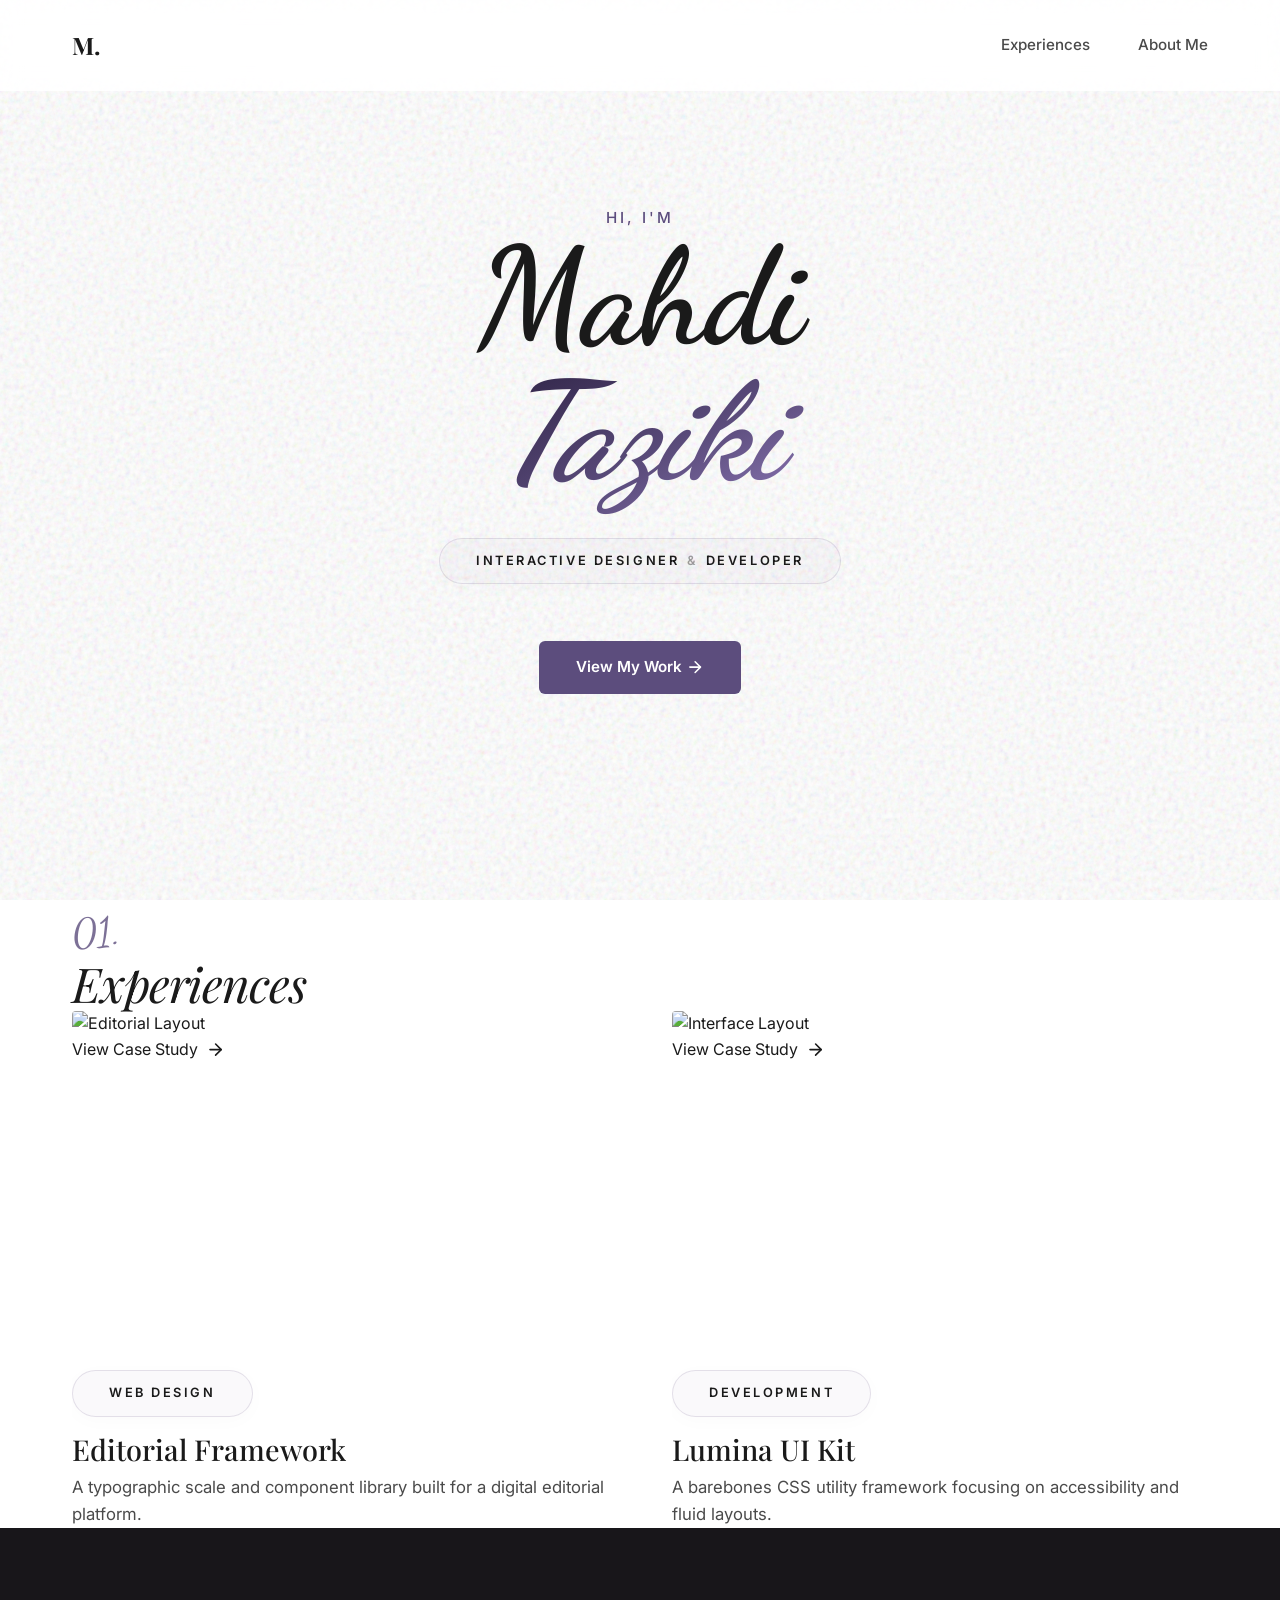
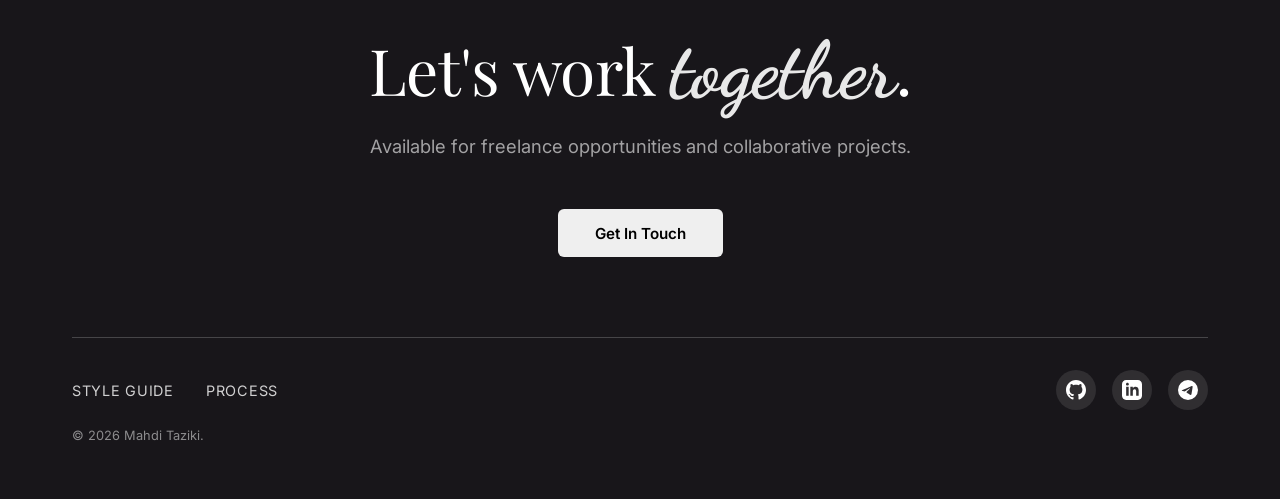
==== index.html @ fb5138f5 "New style and update on the wesbite" ====
<!doctype html>
<html lang="en">
  <head>
    <meta charset="UTF-8" />
    <meta name="viewport" content="width=device-width, initial-scale=1.0" />
    <meta
      name="description"
      content="Mahdi Taziki - Interactive Designer & Developer."
    />
    <title>Mahdi Taziki</title>

    <link rel="preconnect" href="https://fonts.googleapis.com" />
    <link rel="preconnect" href="https://fonts.gstatic.com" crossorigin />
    <link
      href="https://fonts.googleapis.com/css2?family=Dancing+Script:wght@700&family=Playfair+Display:ital,wght@0,400;0,600;0,700;1,400&family=Inter:wght@300;400;500;600&display=swap"
      rel="stylesheet"
    />
    <link rel="stylesheet" href="css/main.css" />
  </head>
  <body>
    <header class="site-header">
      <div class="container nav-container">
        <div class="logo">M.</div>
        <nav class="nav-links">
          <a href="#experiences" class="nav-link">Experiences</a>
          <a href="#" class="nav-link" id="about-trigger">About Me</a>
        </nav>
      </div>
    </header>

    <main>
      <!-- Hero Section -->
      <section class="hero">
        <!-- Pristine minimalist background -->
        <div class="hero-bg" id="hero-bg">
          <div class="hero-noise"></div>
        </div>

        <div class="container hero-content">
          <!-- Elegant minimal intro label -->
          <div class="intro-label hero-animate" style="--delay: 0.1s">
            Hi, I'm
          </div>

          <!-- Handwritten name SVG animation -->
          <h1 class="hero-name-container">
            <span class="sr-only">Mahdi Taziki</span>
            <svg class="hero-name-svg" viewBox="0 0 600 300" xmlns="http://www.w3.org/2000/svg" aria-hidden="true">
              <defs>
                <!-- Refined dark purple contrast gradient -->
                <linearGradient id="accent-gradient" x1="0%" y1="0%" x2="100%" y2="100%">
                  <stop offset="0%" stop-color="#2a1f40" />
                  <stop offset="60%" stop-color="#5c4d7d" />
                  <stop offset="100%" stop-color="#8f7ab8" />
                </linearGradient>

                <mask id="draw-mask-1">
                  <text class="mask-word mask-1" x="50%" y="45%" text-anchor="middle">Mahdi</text>
                </mask>
                <mask id="draw-mask-2">
                  <text class="mask-word mask-2" x="50%" y="90%" text-anchor="middle" font-style="italic">Taziki</text>
                </mask>
              </defs>
              <text class="text-filled word-1" x="50%" y="45%" text-anchor="middle" mask="url(#draw-mask-1)">Mahdi</text>
              <text class="text-filled word-2" x="50%" y="90%" text-anchor="middle" font-style="italic" mask="url(#draw-mask-2)">Taziki</text>
            </svg>
          </h1>

          <!-- Refined Minimalist Badge Subtitle -->
          <div class="hero-role-wrapper">
            <div class="hero-role-badge role-animate" style="--delay: 2.2s">
              Interactive Designer <span style="opacity: 0.4; margin: 0 0.5rem;">&</span> Developer
            </div>
          </div>

          <!-- CTA -->
          <div class="hero-cta hero-animate" style="--delay: 2.6s">
            <a href="#experiences" class="btn btn-primary">
              View My Work
              <svg
                class="icon-arrow"
                xmlns="http://www.w3.org/2000/svg"
                viewBox="0 0 24 24"
                fill="none"
                stroke="currentColor"
                stroke-width="2"
                stroke-linecap="round"
                stroke-linejoin="round"
              >
                <line x1="5" y1="12" x2="19" y2="12"></line>
                <polyline points="12 5 19 12 12 19"></polyline>
              </svg>
            </a>
          </div>
        </div>
      </section>

      <!-- Portfolio Grid -->
      <section id="experiences" class="editorial-section">
        <!-- Faint noise texture background to match hero for continuity -->
        <div class="hero-noise"></div>
        <div class="container" style="position: relative; z-index: 2;">
          <div class="animate-fade-up mb-lg editorial-header">
            <div>
              <span class="handwritten-caption">01.</span>
              <h2>Experiences</h2>
            </div>
          </div>

          <div
            style="
              display: grid;
              grid-template-columns: repeat(auto-fit, minmax(400px, 1fr));
              gap: 4rem;
            "
          >
            <!-- Project 1 -->
            <a href="#" class="project-card animate-fade-up">
              <div class="project-img-wrapper">
                <img
                  src="https://images.unsplash.com/photo-1611162617474-5b21e879e113?auto=format&fit=crop&q=80&w=800"
                  alt="Editorial Layout"
                />
                <div class="project-overlay-btn">
                  View Case Study
                  <svg
                    class="icon-arrow"
                    xmlns="http://www.w3.org/2000/svg"
                    viewBox="0 0 24 24"
                    fill="none"
                    stroke="currentColor"
                    stroke-width="2"
                    stroke-linecap="round"
                    stroke-linejoin="round"
                  >
                    <line x1="5" y1="12" x2="19" y2="12"></line>
                    <polyline points="12 5 19 12 12 19"></polyline>
                  </svg>
                </div>
              </div>
              <span class="hero-role-badge badge-small" style="margin-bottom: 1rem;">Web Design</span>
              <h3 class="project-title">Editorial Framework</h3>
              <p style="margin: 0">
                A typographic scale and component library built for a digital
                editorial platform.
              </p>
            </a>

            <!-- Project 2 -->
            <a href="#" class="project-card animate-fade-up delay-100">
              <div class="project-img-wrapper">
                <img
                  src="https://images.unsplash.com/photo-1517336714731-489689fd1ca8?auto=format&fit=crop&q=80&w=800"
                  alt="Interface Layout"
                />
                <div class="project-overlay-btn">
                  View Case Study
                  <svg
                    class="icon-arrow"
                    xmlns="http://www.w3.org/2000/svg"
                    viewBox="0 0 24 24"
                    fill="none"
                    stroke="currentColor"
                    stroke-width="2"
                    stroke-linecap="round"
                    stroke-linejoin="round"
                  >
                    <line x1="5" y1="12" x2="19" y2="12"></line>
                    <polyline points="12 5 19 12 12 19"></polyline>
                  </svg>
                </div>
              </div>
              <span class="hero-role-badge badge-small" style="margin-bottom: 1rem;">Development</span>
              <h3 class="project-title">Lumina UI Kit</h3>
              <p style="margin: 0">
                A barebones CSS utility framework focusing on accessibility and
                fluid layouts.
              </p>
            </a>
          </div>
        </div>
      </section>
    </main>

    <!-- Site Footer -->
    <footer class="site-footer editorial-footer">
      <div class="container">
        <div class="footer-cta animate-fade-up">
          <h2 class="footer-title">Let's work <span class="handwritten-accent">together</span>.</h2>
          <p class="footer-subtitle">
            Available for freelance opportunities and collaborative projects.
          </p>
          <button class="btn btn-outline-light" id="footer-contact-trigger">
            Get In Touch
          </button>
        </div>

        <div class="footer-bottom animate-fade-up delay-100">
          <div class="footer-nav">
            <a href="styleguide.html">Style Guide</a>
            <a href="process.html">Process</a>
          </div>

          <div class="social-icons">
            <!-- Github -->
            <a
              href="https://github.com/Mhd-tz/P03_MahdiTaziki"
              aria-label="Github"
              target="_blank"
            >
              <svg viewBox="0 0 24 24">
                <path
                  d="M12 0c-6.626 0-12 5.373-12 12 0 5.302 3.438 9.8 8.207 11.387.599.111.793-.261.793-.577v-2.234c-3.338.726-4.033-1.416-4.033-1.416-.546-1.387-1.333-1.756-1.333-1.756-1.089-.745.083-.729.083-.729 1.205.084 1.839 1.237 1.839 1.237 1.07 1.834 2.807 1.304 3.492.997.107-.775.418-1.305.762-1.604-2.665-.305-5.467-1.334-5.467-5.931 0-1.311.469-2.381 1.236-3.221-.124-.303-.535-1.524.117-3.176 0 0 1.008-.322 3.301 1.23.957-.266 1.983-.399 3.003-.404 1.02.005 2.047.138 3.006.404 2.291-1.552 3.297-1.23 3.297-1.23.653 1.653.242 2.874.118 3.176.77.84 1.235 1.911 1.235 3.221 0 4.609-2.807 5.624-5.479 5.921.43.372.823 1.102.823 2.222v3.293c0 .319.192.694.801.576 4.765-1.589 8.199-6.086 8.199-11.386 0-6.627-5.373-12-12-12z"
                />
              </svg>
            </a>
            <!-- LinkedIn -->
            <a href="#" aria-label="LinkedIn" target="_blank">
              <svg viewBox="0 0 24 24">
                <path
                  d="M19 0h-14c-2.761 0-5 2.239-5 5v14c0 2.761 2.239 5 5 5h14c2.762 0 5-2.239 5-5v-14c0-2.761-2.238-5-5-5zm-11 19h-3v-11h3v11zm-1.5-12.268c-.966 0-1.75-.79-1.75-1.764s.784-1.764 1.75-1.764 1.75.79 1.75 1.764-.783 1.764-1.75 1.764zm13.5 12.268h-3v-5.604c0-3.368-4-3.113-4 0v5.604h-3v-11h3v1.765c1.396-2.586 7-2.777 7 2.476v6.759z"
                />
              </svg>
            </a>
            <!-- Telegram -->
            <a href="#" aria-label="Telegram" target="_blank">
              <svg
                xmlns="http://www.w3.org/2000/svg"
                width="16"
                height="16"
                fill="currentColor"
                class="bi bi-telegram"
                viewBox="0 0 16 16"
              >
                <path
                  d="M16 8A8 8 0 1 1 0 8a8 8 0 0 1 16 0M8.287 5.906q-1.168.486-4.666 2.01-.567.225-.595.442c-.03.243.275.339.69.47l.175.055c.408.133.958.288 1.243.294q.39.01.868-.32 3.269-2.206 3.374-2.23c.05-.012.12-.026.166.016s.042.12.037.141c-.03.129-1.227 1.241-1.846 1.817-.193.18-.33.307-.358.336a8 8 0 0 1-.188.186c-.38.366-.664.64.015 1.088.327.216.589.393.85.571.284.194.568.387.936.629q.14.092.27.187c.331.236.63.448.997.414.214-.02.435-.22.547-.82.265-1.417.786-4.486.906-5.751a1.4 1.4 0 0 0-.013-.315.34.34 0 0 0-.114-.217.53.53 0 0 0-.31-.093c-.3.005-.763.166-2.984 1.09"
                />
              </svg>
            </a>
          </div>
        </div>
        <p
          style="
            text-align: left;
            font-size: 0.8rem;
            color: rgba(255, 255, 255, 0.5);
            margin-top: 1rem;
          "
        >
          &copy; 2026 Mahdi Taziki.
        </p>
      </div>
    </footer>

    <!-- About Me Modal -->
    <div class="modal-overlay" id="modal-overlay"></div>
    <div class="about-modal editorial-modal" id="about-modal">
      <!-- Author Info -->
      <div class="modal-left editorial-modal-left">
        <h2 class="handwritten-accent">About me.</h2>
        <div class="modal-left-content">
          <p>
            Interactive designer & developer with a passion for creating
            creative, responsive websites and applications. Aside from my study
            at SFU, I like to create and contribute to open source projects.
          </p>

          <h3>360° project vision</h3>
          <p>
            I have worked in the main departments involved in the creation of
            digital products:
          </p>
          <ul>
            <li>Front-end development</li>
            <li>UI/UX design</li>
            <li>Project management</li>
            <li>Software architecture</li>
          </ul>
          <a href="#" class="modal-resume-link"
            >My resume
            <svg
              class="icon-arrow"
              xmlns="http://www.w3.org/2000/svg"
              viewBox="0 0 24 24"
              fill="none"
              stroke="currentColor"
              stroke-width="2"
              stroke-linecap="round"
              stroke-linejoin="round"
            >
              <line x1="5" y1="12" x2="19" y2="12"></line>
              <polyline points="12 5 19 12 12 19"></polyline></svg
          ></a>
        </div>
      </div>

      <!-- Contact Form -->
      <div class="modal-right editorial-modal-right">
        <button class="modal-close" id="modal-close">&times;</button>
        <h2 class="handwritten-accent text-center" style="margin-bottom: 2rem;">Let's Talk.</h2>
        <form>
          <div class="form-group">
            <label class="form-label">Name *</label>
            <input type="text" class="form-control" required />
          </div>
          <div class="form-group">
            <label class="form-label">E-mail *</label>
            <input type="email" class="form-control" required />
          </div>
          <div class="form-group" style="margin-bottom: 2rem">
            <label class="form-label">Message *</label>
            <textarea class="form-control" rows="3" required></textarea>
          </div>
          <div style="flex-grow: 1"></div>
          <div class="submit-container">
            <button type="submit" class="btn btn-primary" style="width: 100%;">Submit</button>
          </div>
        </form>
      </div>

      <!-- Floating Contact Badge -->
      <div class="modal-phone-badge">
        <svg viewBox="0 0 24 24">
          <path
            d="M20 22.621l-3.521-6.795c-.008.004-1.974.97-2.064 1.011-2.24 1.086-6.799-7.82-4.609-8.994l2.083-1.022-3.498-6.82-2.106 1.039c-1.685.83-2.553 3.013-1.698 5.485l1.241 3.255c1.472 3.844 6.702 12.637 12.083 14.54l1.378.487c2.515.885 5.09-1.295 5.922-3.882l-5.211-2.304z"
          />
        </svg>
        +1 (778) 874-4934
      </div>
    </div>

    <script src="js/main.js"></script>
    <script>
      // Bind footer button to modal
      document
        .getElementById("footer-contact-trigger")
        .addEventListener("click", () => {
          document.getElementById("about-trigger").click();
        });
    </script>
  </body>
</html>
---- css/main.css ----
/* css/main.css */
@import url("https://fonts.googleapis.com/css2?family=Playfair+Display:ital,wght@0,400;0,600;0,700;1,400&family=Inter:wght@300;400;500;600&display=swap");

:root {
  /* Colors */
  --bg-primary: #ffffff;
  --bg-secondary: #f9f9f9;

  --text-primary: #1a1a1a;
  --text-secondary: #4a4a4a;
  --text-muted: #888888;

  /* Brand Purple - Refined, richer tone */
  --brand-primary: #5c4d7d;
  --brand-dark: #3f3358;

  --border-light: #eaeaea;

  /* Typography */
  --font-head: "Playfair Display", serif;
  --font-body: "Inter", sans-serif;

  /* Shadows */
  --shadow-sm: 0 4px 12px rgba(0, 0, 0, 0.05);
  --shadow-md: 0 10px 30px rgba(0, 0, 0, 0.1);
  --shadow-lg: 0 20px 40px rgba(92, 77, 125, 0.15);

  /* Radius */
  --radius-sm: 6px;
  --radius-md: 12px;
  --radius-lg: 16px;

  /* Transitions */
  --transition-fast: 0.2s ease;
  --transition-normal: 0.4s cubic-bezier(0.16, 1, 0.3, 1);
  --transition-slow: 0.8s cubic-bezier(0.16, 1, 0.3, 1);
}

/* Reset & Base */
*,
*::before,
*::after {
  box-sizing: border-box;
  margin: 0;
  padding: 0;
}
html {
  font-size: 16px;
  scroll-behavior: smooth;
}
body {
  font-family: var(--font-body);
  background-color: var(--bg-primary);
  color: var(--text-primary);
  line-height: 1.6;
  overflow-x: hidden;
}

/* Typography */
h1,
h2,
h3,
h4,
h5 {
  font-family: var(--font-head);
  font-weight: 600;
  line-height: 1.15;
}
h1 {
  font-size: clamp(3rem, 7vw, 5.5rem);
  letter-spacing: -0.02em;
}
h2 {
  font-size: clamp(2rem, 4vw, 3.5rem);
  letter-spacing: -0.01em;
}
h3 {
  font-size: clamp(1.5rem, 3vw, 2.25rem);
}
p {
  margin-bottom: 1.25rem;
  font-size: 1.05rem;
  color: var(--text-secondary);
}

.title-caption {
  font-family: var(--font-body);
  font-size: 0.75rem;
  text-transform: uppercase;
  letter-spacing: 0.15em;
  color: var(--brand-primary);
  font-weight: 600;
  display: block;
  margin-bottom: 1rem;
}

.lead {
  font-size: 1.25rem;
  line-height: 1.6;
  font-weight: 300;
}

/* Links */
a {
  color: var(--brand-primary);
  text-decoration: none;
  transition: all var(--transition-fast);
}
a.inline-link {
  text-decoration: underline;
  text-decoration-color: rgba(92, 77, 125, 0.3);
  text-underline-offset: 4px;
}
a.inline-link:hover {
  text-decoration-color: var(--brand-primary);
}

/* Animated Inline Text Links */
p a:not([class]),
li a:not([class]) {
  color: var(--brand-primary);
  font-weight: 500;
  text-decoration: none;
  background-image: linear-gradient(var(--brand-primary), var(--brand-primary));
  background-position: 0% 100%;
  background-repeat: no-repeat;
  background-size: 0% 2px;
  border-bottom: 1px solid rgba(92, 77, 125, 0.3);
  transition:
    background-size 0.3s ease,
    border-bottom-color 0.3s ease;
  padding-bottom: 2px;
}
p a:not([class]):hover,
li a:not([class]):hover {
  background-size: 100% 2px;
  border-bottom-color: transparent;
}

.icon-arrow {
  width: 1.2em;
  height: 1.2em;
  display: inline-block;
  vertical-align: -0.25em;
  margin-left: 0.25rem;
  transition: transform var(--transition-fast);
}

/* Utilities */
.container {
  max-width: 1200px;
  margin: 0 auto;
  padding: 0 2rem;
}
.text-center {
  text-align: center;
}
.w-full {
  width: 100%;
}

/* Code Blocks */
code {
  background: #f1f1f1;
  padding: 2px 5px;
  border-radius: 4px;
  font-family: monospace;
  font-size: 0.9em;
}
pre code {
  display: block;
  padding: 1.5rem;
  background: #1a1a1a;
  color: #fff;
  text-wrap: wrap;
  margin-top: 5px;
  border-radius: var(--radius-sm);
}

/* Scroll Animations */
.animate-fade-up {
  opacity: 0;
  transform: translateY(30px);
  transition:
    opacity 0.8s ease-out,
    transform 0.8s ease-out;
}
.animate-fade-up.in-view {
  opacity: 1;
  transform: translateY(0);
}

/* Header & Nav */
.site-header {
  position: fixed;
  top: 0;
  left: 0;
  right: 0;
  z-index: 100;
  background: rgba(255, 255, 255, 0.9);
  backdrop-filter: blur(10px);
  border-bottom: 1px solid transparent;
  transition: all var(--transition-normal);
}
.header-scrolled {
  border-bottom: 1px solid var(--border-light);
}
.nav-container {
  display: flex;
  justify-content: space-between;
  align-items: center;
  height: 90px;
}
.logo {
  font-family: var(--font-head);
  font-size: 1.5rem;
  font-weight: 700;
  text-decoration: none;
  color: var(--text-primary);
}

.nav-links {
  display: flex;
  gap: 3rem;
  align-items: center;
}
.nav-link {
  font-family: var(--font-body);
  font-size: 0.95rem;
  font-weight: 500;
  color: var(--text-secondary);
  text-decoration: none;
  padding: 0.5rem 0; /* Removed side padding for cleaner underline */
  position: relative;
  transition: all var(--transition-fast);
}
.nav-link::after {
  content: "";
  position: absolute;
  width: 100%;
  transform: scaleX(0);
  height: 2px;
  bottom: 0;
  left: 0;
  background-color: var(--brand-primary);
  transform-origin: bottom right;
  transition: transform 0.3s ease-out;
}
.nav-link:hover,
.nav-link.active {
  color: var(--brand-primary);
}
.nav-link:hover::after,
.nav-link.active::after {
  transform: scaleX(1);
  transform-origin: bottom left;
}

/* Buttons - Cool interactive hover with gradient and slight scale */
.btn {
  display: inline-flex;
  align-items: center;
  justify-content: center;
  padding: 0.85rem 2.25rem;
  font-family: var(--font-body);
  font-size: 0.95rem;
  font-weight: 600;
  border-radius: var(--radius-sm);
  cursor: pointer;
  transition: all var(--transition-normal);
  border: 1px solid transparent;
  text-decoration: none;
  position: relative;
  overflow: hidden;
}
.btn-primary {
  background: var(--brand-primary);
  color: #fff;
}
.btn-primary::before {
  content: "";
  position: absolute;
  top: 0;
  left: 0;
  width: 100%;
  height: 100%;
  background: linear-gradient(
    120deg,
    transparent,
    rgba(255, 255, 255, 0.2),
    transparent
  );
  transform: translateX(-100%);
  transition: transform 0.5s;
}
.btn-primary:hover {
  background: var(--brand-dark);
  transform: scale(1.02);
  color: #fff;
  box-shadow: 0 6px 20px rgba(92, 77, 125, 0.4);
}
.btn-primary:hover::before {
  transform: translateX(100%);
}

.btn-secondary {
  background: transparent;
  color: var(--text-primary);
  border-color: var(--text-primary);
}
.btn-secondary:hover {
  background: var(--text-primary);
  color: #fff;
  transform: scale(1.02);
}
.btn-white {
  background: #ffffff;
  color: var(--brand-primary);
  box-shadow: 0 4px 15px rgba(0, 0, 0, 0.1);
}
.btn-white:hover {
  transform: scale(1.02);
  box-shadow: 0 6px 20px rgba(0, 0, 0, 0.2);
}

/* Forms & Textareas globally */
.form-group {
  margin-bottom: 1.5rem;
}
.form-label {
  display: block;
  font-size: 0.75rem;
  font-weight: 400;
  margin-bottom: 0.25rem;
  color: rgba(255, 255, 255, 0.5);
  text-transform: none;
}
.form-control {
  width: 100%;
  padding: 0.5rem 0;
  background: transparent;
  border: none;
  border-bottom: 1px solid rgba(255, 255, 255, 0.2);
  color: #fff;
  font-family: var(--font-body);
  font-size: 1rem;
  transition: all var(--transition-fast);
  outline: none;
}
.form-control:focus {
  border-bottom-color: rgba(255, 255, 255, 0.8);
}
.form-control::placeholder {
  color: rgba(255, 255, 255, 0.3);
}

/* Global textarea limits */
textarea {
  min-width: 100%;
  max-width: 100%;
  min-height: 100px;
  max-height: 300px;
}
/* Specific style for modal right form */
.modal-right textarea.form-control {
  resize: none;
  min-height: 80px;
  max-height: 80px;
}

/* =============================================
   HERO — Redesigned
   ============================================= */
.hero {
  position: relative;
  min-height: 100vh;
  display: flex;
  align-items: center;
  justify-content: center;
  overflow: hidden;
  text-align: center;
  background: #faf9fc;
}

/* --- Background Layer --- */
.hero-bg {
  position: absolute;
  inset: 0;
  z-index: 0;
  pointer-events: none;
  background-color: var(--bg-primary); /* Use absolute pure white */
}

/* Subtle premium grain noise */
.hero-noise {
  position: absolute;
  inset: 0;
  opacity: 0.12;
  background-image: url("data:image/svg+xml,%3Csvg viewBox='0 0 200 200' xmlns='http://www.w3.org/2000/svg'%3E%3Cfilter id='noiseFilter'%3E%3CfeTurbulence type='fractalNoise' baseFrequency='0.85' numOctaves='3' stitchTiles='stitch'/%3E%3C/filter%3E%3Crect width='100%25' height='100%25' filter='url(%23noiseFilter)'/%3E%3C/svg%3E");
  pointer-events: none;
}

/* --- Hero entrance animation --- */
.hero-animate {
  opacity: 0;
  transform: translateY(20px);
  animation: heroFadeUp 1.2s cubic-bezier(0.2, 0.8, 0.2, 1) forwards;
  animation-delay: var(--delay, 0s);
}
@keyframes heroFadeUp {
  to { opacity: 1; transform: translateY(0); }
}

/* --- Content wrapper --- */
.hero-content {
  position: relative;
  z-index: 10;
  padding: 0 2rem;
  display: flex;
  flex-direction: column;
  align-items: center;
}

/* --- Intro Label --- */
.intro-label {
  font-family: var(--font-body);
  font-size: 0.95rem;
  font-weight: 500;
  text-transform: uppercase;
  letter-spacing: 0.2em;
  color: var(--brand-primary);
  margin-bottom: -1.5rem;
  z-index: 1; /* Stay above svg */
}

/* --- Handwritten name SVG animation --- */
.hero-name-container {
  display: flex;
  justify-content: center;
  align-items: center;
  width: 100%;
  margin-bottom: 2rem;
  overflow: visible;
}

.hero-name-svg {
  width: 100%;
  max-width: 600px;
  height: clamp(180px, 35vw, 300px);
  overflow: visible;
}

/* Screen reader only utility */
.sr-only {
  position: absolute;
  width: 1px;
  height: 1px;
  padding: 0;
  margin: -1px;
  overflow: hidden;
  clip: rect(0, 0, 0, 0);
  white-space: nowrap;
  border: 0;
}

/* Base text that will be revealed */
.text-filled {
  font-family: 'Dancing Script', cursive;
  font-weight: 700;
  font-size: clamp(4.5rem, 13vw, 8.5rem);
}
.word-1 {
  fill: var(--text-primary);
}
.word-2 {
  fill: url(#accent-gradient);
}

/* The Mask that draws over the text */
.mask-word {
  font-family: 'Dancing Script', cursive;
  font-weight: 700;
  font-size: clamp(4.5rem, 13vw, 8.5rem);
  fill: none;
  stroke: #ffffff;
  /* Stroke is set enormously thick to overlap the letter bodies completely */
  stroke-width: 18px;
  stroke-linecap: round;
  stroke-linejoin: round;
  /* Large dash array to handle SVG text path length */
  stroke-dasharray: 1200;
  stroke-dashoffset: 1200;
}

.mask-1 {
  /* Fast, natural pen draw */
  animation: drawMask 1.3s cubic-bezier(0.2, 0.4, 0.2, 1) forwards;
  animation-delay: 0.4s;
}

.mask-2 {
  /* Starts overlapping right as the first word finishes */
  animation: drawMask 1.3s cubic-bezier(0.2, 0.4, 0.2, 1) forwards;
  animation-delay: 1.4s;
}

@keyframes drawMask {
  0% { stroke-dashoffset: 1200; }
  100% { stroke-dashoffset: 0; }
}

/* --- Refined Badge Subtitle --- */
.hero-role-wrapper {
  display: flex;
  justify-content: center;
  width: 100%;
}

.hero-role-badge {
  display: inline-flex;
  align-items: center;
  padding: 0.75rem 2.25rem;
  background: rgba(92, 77, 125, 0.03);
  border: 1px solid rgba(92, 77, 125, 0.15);
  border-radius: 100px;
  font-family: var(--font-body);
  font-size: 0.8rem;
  font-weight: 600;
  text-transform: uppercase;
  letter-spacing: 0.2em;
  color: var(--text-primary);
  margin-bottom: 3.5rem;
  box-shadow: 0 4px 20px rgba(0, 0, 0, 0.02);
}

.role-animate {
  opacity: 0;
  transform: translateY(15px) scale(0.95);
  filter: blur(6px);
  animation: elegantBadgeReveal 1.2s cubic-bezier(0.2, 0.8, 0.2, 1) forwards;
  animation-delay: var(--delay, 0s);
}

@keyframes elegantBadgeReveal {
  to {
    opacity: 1;
    transform: translateY(0) scale(1);
    filter: blur(0);
  }
}

/* --- CTA row --- */
.hero-cta {
  display: flex;
  align-items: center;
  gap: 1.5rem;
  flex-wrap: wrap;
  justify-content: center;
}

/* --- Global Editorial Redesign Utility Classes --- */
.handwritten-caption {
  font-family: 'Dancing Script', cursive;
  font-size: 2.5rem;
  color: var(--brand-primary);
  display: inline-block;
  transform: rotate(-5deg);
  opacity: 0.8;
  margin-bottom: -0.5rem;
}

.handwritten-accent {
  font-family: 'Dancing Script', cursive;
  font-weight: 700;
  color: var(--brand-primary);
  font-size: 1.35em;
}

.editorial-header h2 {
  font-family: var(--font-head);
  font-size: 3rem;
  font-weight: 400;
  font-style: italic;
  margin: 0;
  letter-spacing: -0.02em;
}

/* Project Cards - Editorial Style */
.project-card {
  display: block;
  background: transparent;
  border: none;
  overflow: hidden;
  padding: 0;
  transition: all var(--transition-normal);
  position: relative;
  text-decoration: none;
  color: inherit;
}
.project-card:hover {
  transform: translateY(-6px);
}
.project-img-wrapper {
  overflow: hidden;
  border-radius: 4px; /* Slight organic softness */
  aspect-ratio: 16/10;
  margin-bottom: 1.5rem;
  position: relative;
}
.project-card img {
  width: 100%;
  height: 100%;
  object-fit: cover;
  transition: transform 0.6s cubic-bezier(0.16, 1, 0.3, 1);
}
.project-card:hover img {
  transform: scale(1.05);
}
.project-title {
  font-family: var(--font-head);
  font-size: 1.8rem;
  font-weight: 500;
  margin-bottom: 0.5rem;
}

/* Modal */
.modal-overlay {
  position: fixed;
  inset: 0;
  background: rgba(0, 0, 0, 0.6);
  z-index: 9998;
  opacity: 0;
  visibility: hidden;
  backdrop-filter: blur(5px);
  transition: all 0.4s ease;
}
.modal-overlay.active {
  opacity: 1;
  visibility: visible;
}
.about-modal {
  position: fixed;
  top: 50%;
  left: 50%;
  transform: translate(-50%, -50%) scale(0.95);
  width: 90%;
  max-width: 1000px;
  height: 80vh;
  min-height: 500px;
  background: var(--bg-primary); /* Editorial light theme default */
  border-radius: 4px;
  display: flex;
  box-shadow: 0 40px 100px rgba(0, 0, 0, 0.15);
  z-index: 9999;
  opacity: 0;
  visibility: hidden;
  transition: all 0.4s cubic-bezier(0.16, 1, 0.3, 1);
  overflow: hidden;
}
.about-modal.active {
  opacity: 1;
  visibility: visible;
  transform: translate(-50%, -50%) scale(1);
}
@media (min-width: 768px) {
  .about-modal {
    flex-direction: row;
  }
}

.modal-left {
  flex: 1;
  background: rgba(92, 77, 125, 0.03); /* Faint paper texture alternative */
  color: var(--text-primary);
  padding: 4rem;
  display: flex;
  flex-direction: column;
}
.modal-left-content {
  border-left: 2px solid rgba(255, 255, 255, 0.1);
  padding-left: 1.5rem;
  margin-top: 1rem;
  height: fit-content;
}
.modal-left h2 {
  font-size: 3rem;
  margin-left: -5px; /* Alignment with dancing script */
  margin-bottom: 2rem;
}
.modal-left h3 {
  font-family: var(--font-head);
  font-size: 1.3rem;
  margin-bottom: 1rem;
}
.modal-left p {
  color: var(--text-secondary);
  line-height: 1.8;
  margin-bottom: 2rem;
}
.modal-left ul {
  list-style: none;
  padding: 0;
  margin-bottom: 2rem;
}
.modal-left li {
  margin-bottom: 0.5rem;
  padding-left: 1.5rem;
  position: relative;
  color: var(--text-secondary);
}
.modal-left li::before {
  content: "";
  position: absolute;
  left: 0;
  top: 0.6rem;
  width: 6px;
  height: 6px;
  border-radius: 50%;
  background: var(--brand-primary);
}

/* Shimmering Resume Link */
.modal-resume-link {
  display: inline-flex;
  align-items: center;
  gap: 0.5rem;
  color: var(--brand-primary);
  text-decoration: none;
  font-weight: 500;
  transition: gap var(--transition-fast);
  margin-top: auto;
}
.modal-resume-link:hover {
  gap: 0.75rem;
}

.modal-right {
  flex: 1;
  background: var(--bg-primary);
  padding: 4rem;
  position: relative;
  color: var(--text-primary);
}
.modal-close {
  position: absolute;
  top: 2rem;
  right: 2rem;
  background: transparent;
  border: none;
  font-size: 2rem;
  color: var(--text-primary);
  cursor: pointer;
  transition: transform var(--transition-fast);
  opacity: 0.5;
}
.modal-close:hover {
  transform: rotate(90deg);
  opacity: 1;
}

.modal-right .form-label {
  display: block;
  font-size: 0.85rem;
  font-weight: 600;
  text-transform: uppercase;
  letter-spacing: 0.1em;
  margin-bottom: 0.5rem;
  color: var(--text-muted);
}

.modal-right .form-control {
  width: 100%;
  background: transparent;
  border: none;
  border-bottom: 1px solid var(--border-light);
  color: var(--text-primary);
  padding: 0.75rem 0;
  font-size: 1rem;
  font-family: inherit;
  transition: all var(--transition-fast);
  border-radius: 0;
}

.modal-right .form-control:focus {
  outline: none;
  border-color: var(--brand-primary);
}

.btn-pill-outline {
  background: transparent;
  border: 1.5px solid rgba(255, 255, 255, 0.8);
  color: #fff;
  border-radius: 50px;
  padding: 0.5rem 3rem;
  font-size: 1rem;
  font-weight: 500;
  width: fit-content;
  align-self: flex-end;
}

.btn-pill-outline:hover {
  background: #fff;
  color: #2e1a3d;
  transform: scale(1.05);
}

.submit-container {
  display: flex;
  justify-content: flex-end;
}

.modal-phone-badge {
  position: absolute;
  bottom: -1rem;
  right: -1rem;
  background: #4a4a4a;
  padding: 0.6rem 1rem;
  border-radius: 8px;
  display: flex;
  align-items: center;
  gap: 0.5rem;
  font-size: 0.8rem;
  color: rgba(255, 255, 255, 0.9);
  box-shadow: 0 4px 15px rgba(0, 0, 0, 0.3);
  z-index: 10000;
}
.modal-phone-badge svg {
  width: 14px;
  height: 14px;
  fill: #fff;
  opacity: 0.7;
}

/* Footer Redesign - Deep Ink Charcoal */
.editorial-footer {
  background: #18161a;
  color: #ffffff;
  padding: 6rem 0 2rem;
  text-align: center;
}
.footer-cta .footer-title {
  font-family: var(--font-head);
  font-size: 4rem;
  font-weight: 400;
  margin-bottom: 1rem;
}
.footer-cta .handwritten-accent {
  color: #ffffff; /* Contrast heavily in dark mode */
  font-size: 1.25em;
  opacity: 0.9;
}
.footer-cta .footer-subtitle {
  color: rgba(255, 255, 255, 0.6);
  font-size: 1.15rem;
  max-width: 600px;
  margin: 0 auto 3rem;
}
.footer-bottom {
  margin-top: 5rem;
  padding-top: 2rem;
  border-top: 1px solid rgba(255, 255, 255, 0.2);
  display: flex;
  justify-content: space-between;
  align-items: center;
}
.footer-nav {
  display: flex;
  gap: 2rem;
}
.footer-nav a {
  color: rgba(255, 255, 255, 0.8);
  font-size: 0.9rem;
  text-transform: uppercase;
  letter-spacing: 0.05em;
  text-decoration: none;
}
.footer-nav a:hover {
  color: #fff;
}
.social-icons {
  display: flex;
  gap: 1rem;
}
.social-icons a {
  width: 40px;
  height: 40px;
  border-radius: 50%;
  background: rgba(255, 255, 255, 0.1);
  color: #fff;
  text-decoration: none;
  display: flex;
  align-items: center;
  justify-content: center;
}
.social-icons a:hover {
  transform: translateY(-3px);
  background: #fff;
  color: var(--brand-primary);
}
.social-icons svg {
  width: 20px;
  height: 20px;
  fill: currentColor;
}

/* Style Guide Specifics */
.sg-layout {
  display: grid;
  grid-template-columns: 240px 1fr;
  gap: 4rem;
}
.sg-nav {
  position: sticky;
  top: 120px;
  display: flex;
  flex-direction: column;
  gap: 0.75rem;
  align-items: flex-start;
}
.sg-nav a {
  color: var(--text-secondary);
  font-size: 0.95rem;
  font-weight: 500;
  text-decoration: none;
  padding: 0.25rem 0;
  position: relative;
  transition: color var(--transition-fast);
  display: inline-block;
}
.sg-nav a::after {
  content: "";
  position: absolute;
  width: 100%;
  transform: scaleX(0);
  height: 2px;
  bottom: 0;
  left: 0;
  background-color: var(--brand-primary);
  transform-origin: bottom right;
  transition: transform 0.3s ease-out;
}
.sg-nav a:hover,
.sg-nav a.active {
  color: var(--brand-primary);
  font-weight: 600;
  text-decoration: none;
}
.sg-nav a:hover::after,
.sg-nav a.active::after {
  transform: scaleX(1);
  transform-origin: bottom left;
}
.sg-code-block {
  background: #1e1e1e;
  color: #d4d4d4;
  padding: 1.5rem;
  border-radius: var(--radius-sm);
  font-family: monospace;
  font-size: 0.9rem;
  overflow-x: auto;
  margin-top: 1rem;
}

@media (max-width: 768px) {
  .nav-links {
    display: none;
  }
  .footer-bottom {
    flex-direction: column;
    gap: 2rem;
  }
  .sg-layout {
    grid-template-columns: 1fr;
  }
  .sg-nav {
    display: none;
  }
}
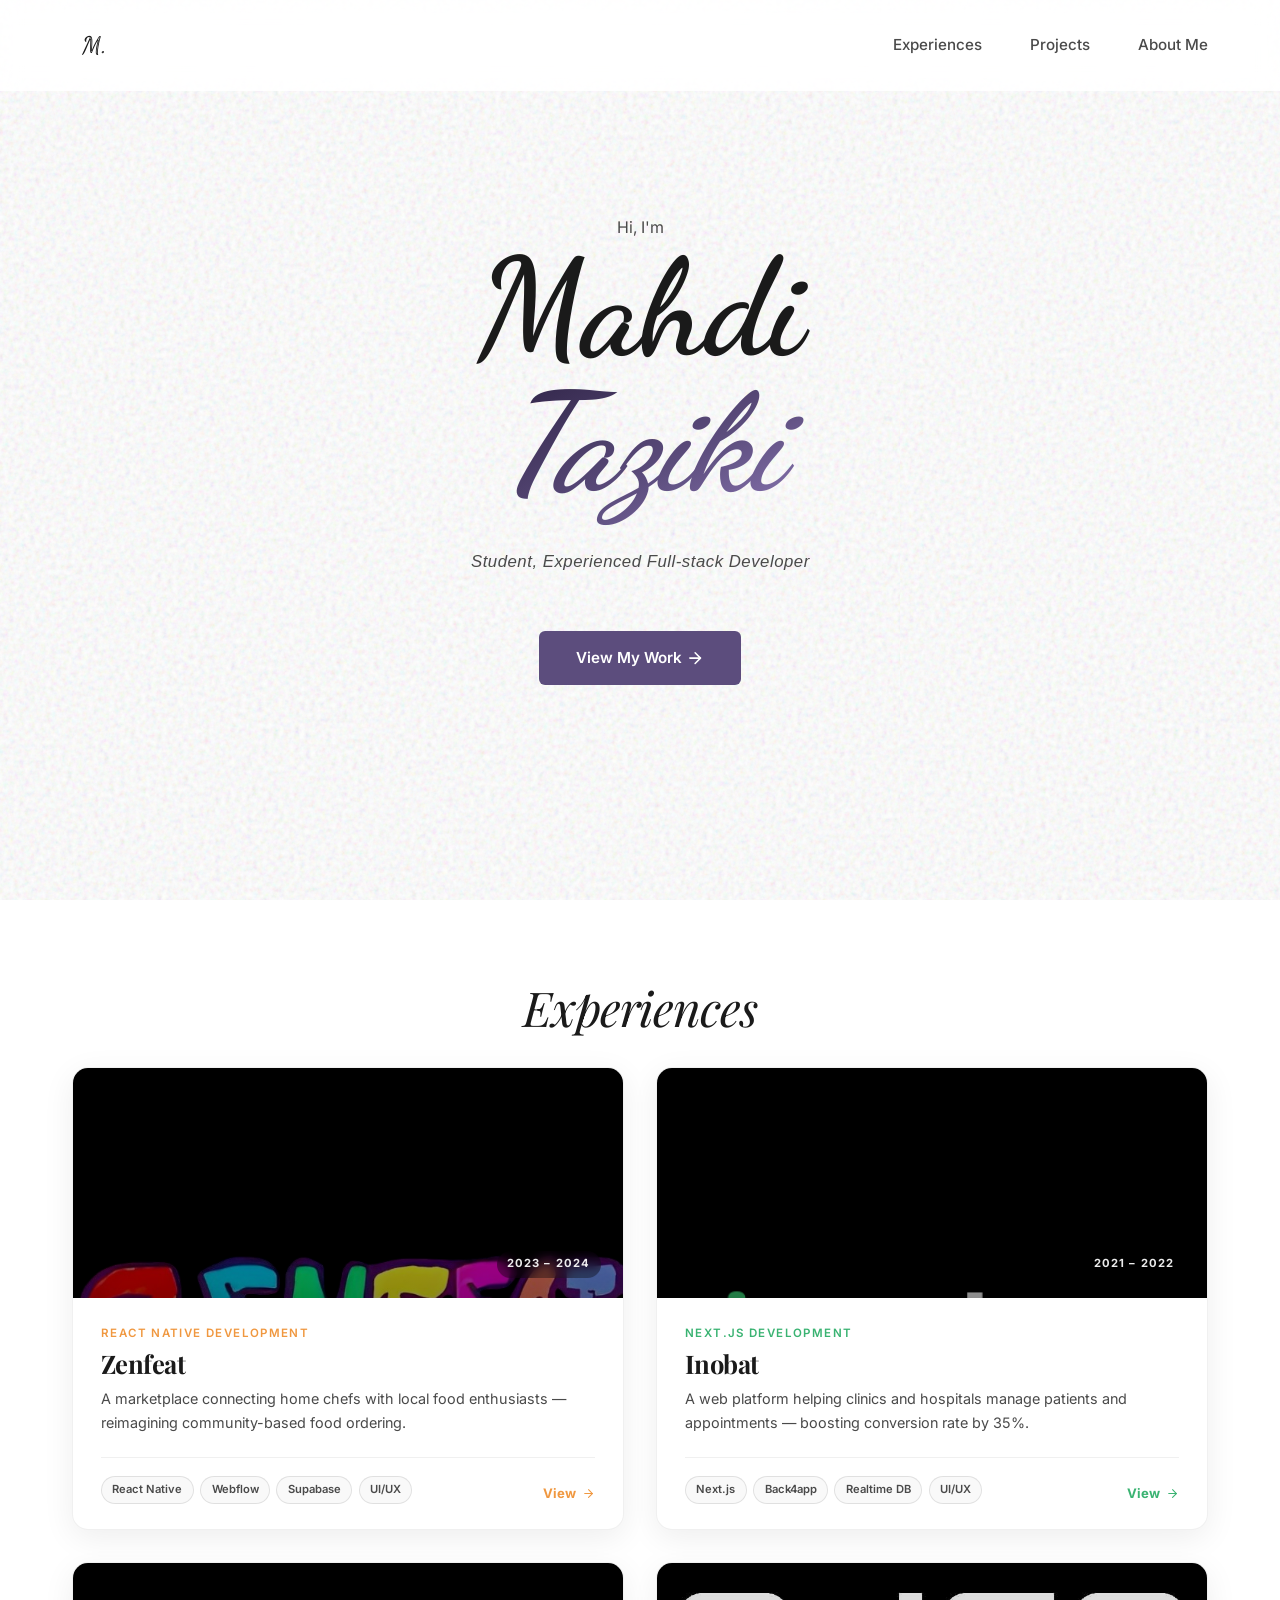
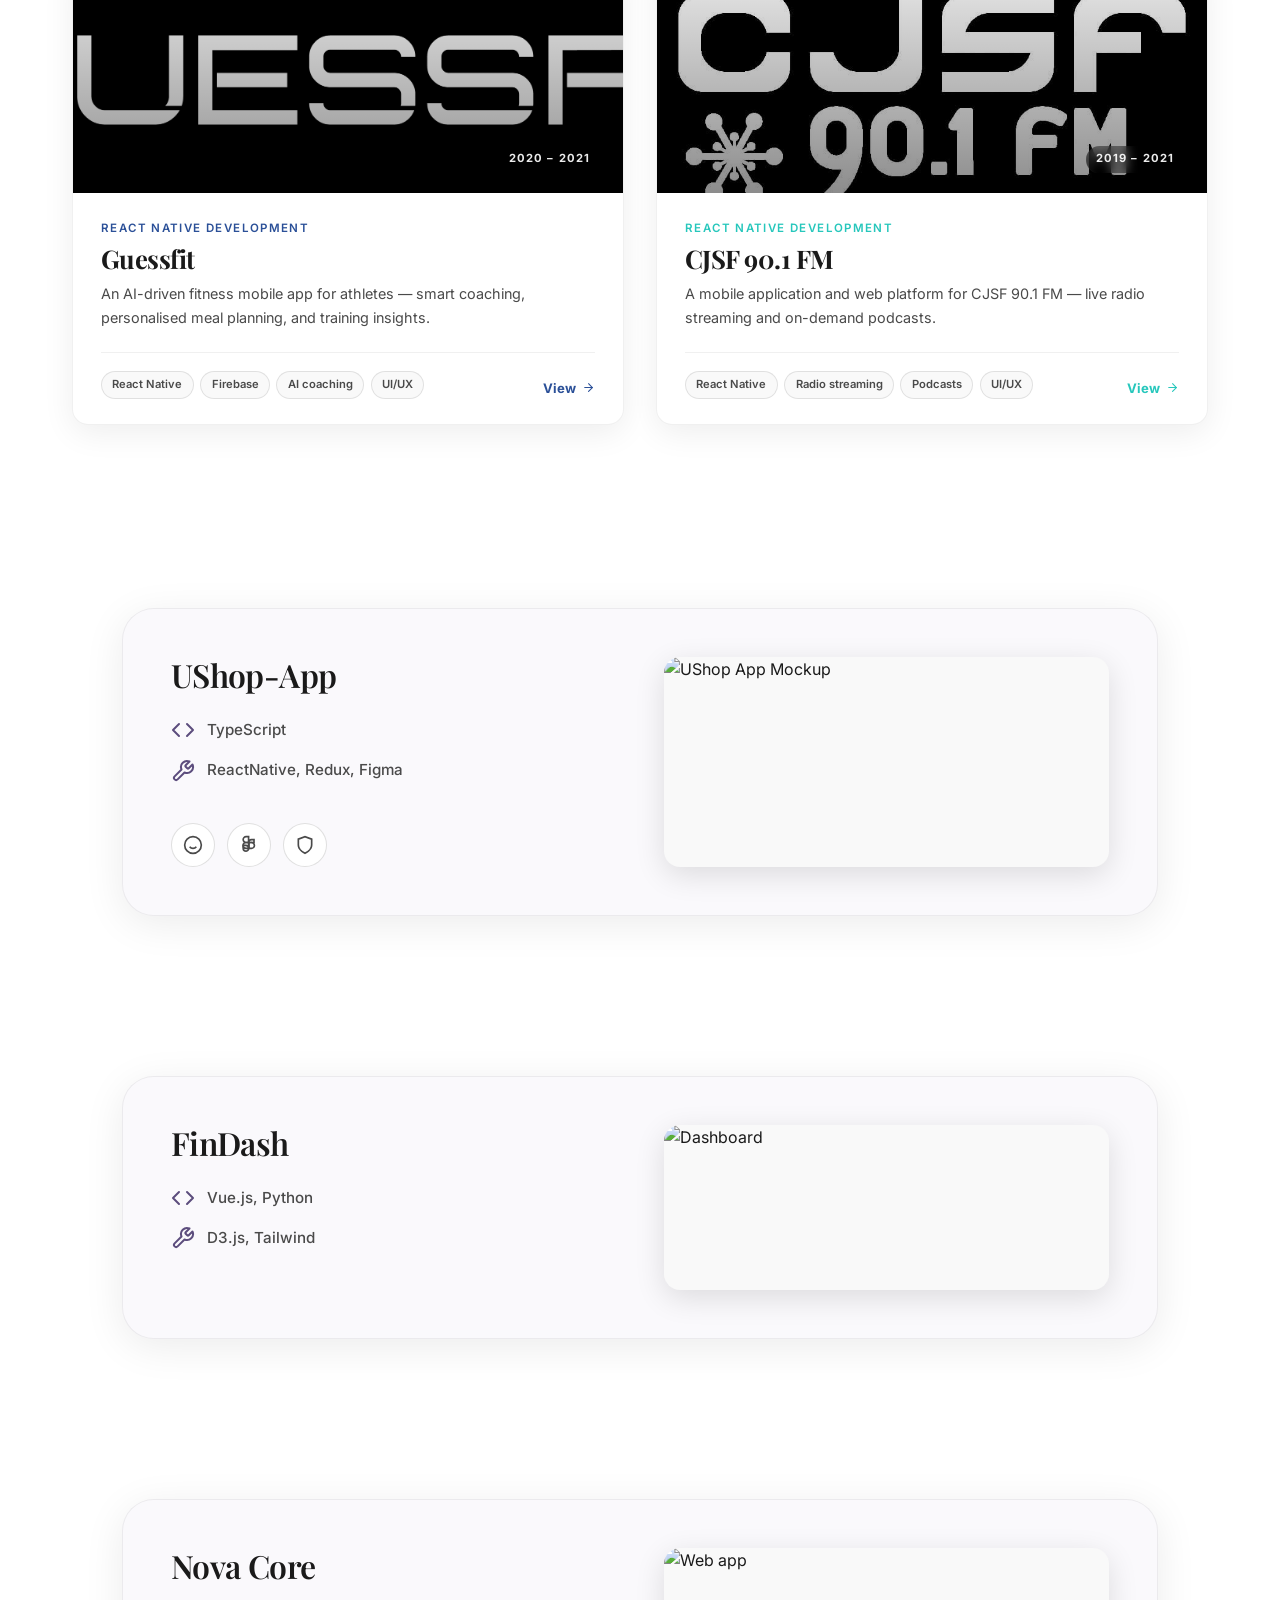
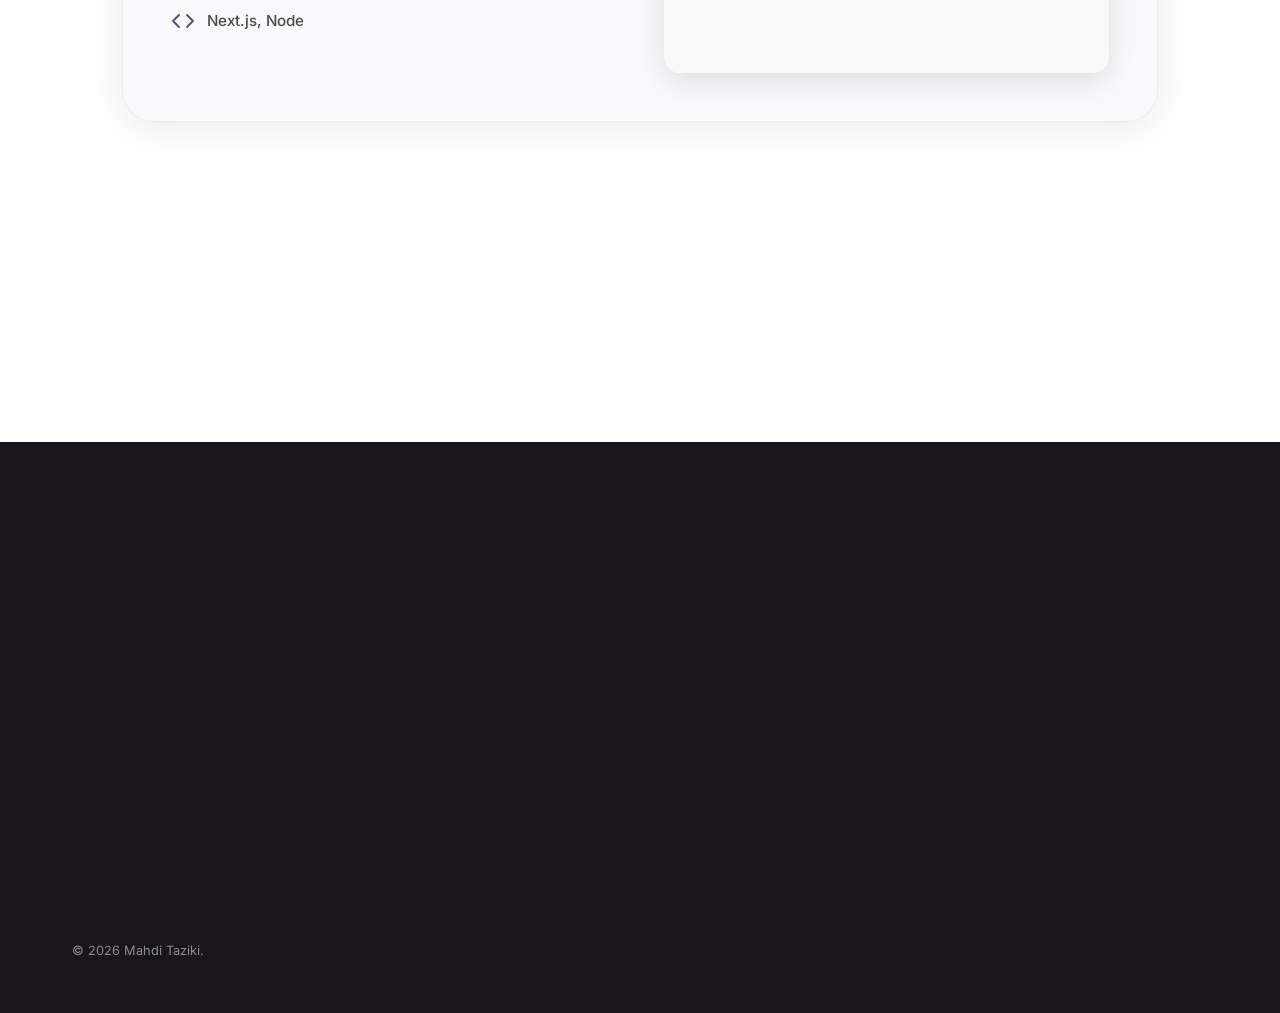
==== commit 3df726ab: "added images" ====
--- a/index.html
+++ b/index.html
@@ -20,9 +20,34 @@
   <body>
     <header class="site-header">
       <div class="container nav-container">
-        <div class="logo">M.</div>
+        <div class="logo">
+          <svg class="logo-svg" viewBox="0 0 160 100">
+            <defs>
+              <mask id="logo-mask">
+                <text
+                  class="logo-mask-text"
+                  x="50%"
+                  y="75%"
+                  text-anchor="middle"
+                >
+                  M.
+                </text>
+              </mask>
+            </defs>
+            <text
+              class="logo-text-filled"
+              x="50%"
+              y="75%"
+              text-anchor="middle"
+              mask="url(#logo-mask)"
+            >
+              M.
+            </text>
+          </svg>
+        </div>
         <nav class="nav-links">
           <a href="#experiences" class="nav-link">Experiences</a>
+          <a href="#projects" class="nav-link">Projects</a>
           <a href="#" class="nav-link" id="about-trigger">About Me</a>
         </nav>
       </div>
@@ -45,31 +70,74 @@
           <!-- Handwritten name SVG animation -->
           <h1 class="hero-name-container">
             <span class="sr-only">Mahdi Taziki</span>
-            <svg class="hero-name-svg" viewBox="0 0 600 300" xmlns="http://www.w3.org/2000/svg" aria-hidden="true">
+            <svg
+              class="hero-name-svg"
+              viewBox="0 0 600 300"
+              xmlns="http://www.w3.org/2000/svg"
+              aria-hidden="true"
+            >
               <defs>
                 <!-- Refined dark purple contrast gradient -->
-                <linearGradient id="accent-gradient" x1="0%" y1="0%" x2="100%" y2="100%">
+                <linearGradient
+                  id="accent-gradient"
+                  x1="0%"
+                  y1="0%"
+                  x2="100%"
+                  y2="100%"
+                >
                   <stop offset="0%" stop-color="#2a1f40" />
                   <stop offset="60%" stop-color="#5c4d7d" />
                   <stop offset="100%" stop-color="#8f7ab8" />
                 </linearGradient>
 
                 <mask id="draw-mask-1">
-                  <text class="mask-word mask-1" x="50%" y="45%" text-anchor="middle">Mahdi</text>
+                  <text
+                    class="mask-word mask-1"
+                    x="50%"
+                    y="45%"
+                    text-anchor="middle"
+                  >
+                    Mahdi
+                  </text>
                 </mask>
                 <mask id="draw-mask-2">
-                  <text class="mask-word mask-2" x="50%" y="90%" text-anchor="middle" font-style="italic">Taziki</text>
+                  <text
+                    class="mask-word mask-2"
+                    x="50%"
+                    y="90%"
+                    text-anchor="middle"
+                    font-style="italic"
+                  >
+                    Taziki
+                  </text>
                 </mask>
               </defs>
-              <text class="text-filled word-1" x="50%" y="45%" text-anchor="middle" mask="url(#draw-mask-1)">Mahdi</text>
-              <text class="text-filled word-2" x="50%" y="90%" text-anchor="middle" font-style="italic" mask="url(#draw-mask-2)">Taziki</text>
+              <text
+                class="text-filled word-1"
+                x="50%"
+                y="45%"
+                text-anchor="middle"
+                mask="url(#draw-mask-1)"
+              >
+                Mahdi
+              </text>
+              <text
+                class="text-filled word-2"
+                x="50%"
+                y="90%"
+                text-anchor="middle"
+                font-style="italic"
+                mask="url(#draw-mask-2)"
+              >
+                Taziki
+              </text>
             </svg>
           </h1>
 
-          <!-- Refined Minimalist Badge Subtitle -->
+          <!-- Seamless Elegant Subtitle -->
           <div class="hero-role-wrapper">
-            <div class="hero-role-badge role-animate" style="--delay: 2.2s">
-              Interactive Designer <span style="opacity: 0.4; margin: 0 0.5rem;">&</span> Developer
+            <div class="hero-subtitle role-animate" style="--delay: 2.2s">
+              Student, Experienced Full-stack Developer
             </div>
           </div>
 
@@ -99,33 +167,239 @@
       <section id="experiences" class="editorial-section">
         <!-- Faint noise texture background to match hero for continuity -->
         <div class="hero-noise"></div>
-        <div class="container" style="position: relative; z-index: 2;">
-          <div class="animate-fade-up mb-lg editorial-header">
+        <div class="container" style="position: relative; z-index: 2">
+          <div
+            class="animate-fade-up mb-lg editorial-header"
+            style="text-align: center"
+          >
             <div>
-              <span class="handwritten-caption">01.</span>
               <h2>Experiences</h2>
             </div>
           </div>
 
+          <div class="exp-grid">
+            <!-- Zenfeat -->
+            <a
+              href="exp-zenfeat.html"
+              class="exp-card animate-fade-up"
+              style="--card-color: #f09840"
+            >
+              <div class="exp-card-img-wrap">
+                <img
+                  src="images/zenfeat.png"
+                  alt="Zenfeat App"
+                  class="exp-card-img"
+                />
+                <div class="exp-card-img-overlay"></div>
+                <span class="exp-card-date-chip">2023 – 2024</span>
+              </div>
+              <div class="exp-card-inner">
+                <div class="exp-card-tools-label">React Native Development</div>
+                <h3 class="exp-card-title">Zenfeat</h3>
+                <p class="exp-card-desc">
+                  A marketplace connecting home chefs with local food
+                  enthusiasts — reimagining community-based food ordering.
+                </p>
+                <div class="exp-card-footer">
+                  <div class="exp-card-tags">
+                    <span class="exp-tag">React Native</span>
+                    <span class="exp-tag">Webflow</span>
+                    <span class="exp-tag">Supabase</span>
+                    <span class="exp-tag">UI/UX</span>
+                  </div>
+                  <div class="exp-card-link">
+                    View
+                    <svg
+                      class="icon-arrow"
+                      xmlns="http://www.w3.org/2000/svg"
+                      viewBox="0 0 24 24"
+                      fill="none"
+                      stroke="currentColor"
+                      stroke-width="2"
+                      stroke-linecap="round"
+                      stroke-linejoin="round"
+                    >
+                      <line x1="5" y1="12" x2="19" y2="12"></line>
+                      <polyline points="12 5 19 12 12 19"></polyline>
+                    </svg>
+                  </div>
+                </div>
+              </div>
+            </a>
+
+            <!-- Inobat -->
+            <a
+              href="exp-inobat.html"
+              class="exp-card animate-fade-up delay-100"
+              style="--card-color: #3ab372"
+            >
+              <div class="exp-card-img-wrap">
+                <img
+                  src="images/Inobat1.png"
+                  alt="Inobat Web App"
+                  class="exp-card-img"
+                />
+                <div class="exp-card-img-overlay"></div>
+                <span class="exp-card-date-chip">2021 – 2022</span>
+              </div>
+              <div class="exp-card-inner">
+                <div class="exp-card-tools-label">Next.js Development</div>
+                <h3 class="exp-card-title">Inobat</h3>
+                <p class="exp-card-desc">
+                  A web platform helping clinics and hospitals manage patients
+                  and appointments — boosting conversion rate by 35%.
+                </p>
+                <div class="exp-card-footer">
+                  <div class="exp-card-tags">
+                    <span class="exp-tag">Next.js</span>
+                    <span class="exp-tag">Back4app</span>
+                    <span class="exp-tag">Realtime DB</span>
+                    <span class="exp-tag">UI/UX</span>
+                  </div>
+                  <div class="exp-card-link">
+                    View
+                    <svg
+                      class="icon-arrow"
+                      xmlns="http://www.w3.org/2000/svg"
+                      viewBox="0 0 24 24"
+                      fill="none"
+                      stroke="currentColor"
+                      stroke-width="2"
+                      stroke-linecap="round"
+                      stroke-linejoin="round"
+                    >
+                      <line x1="5" y1="12" x2="19" y2="12"></line>
+                      <polyline points="12 5 19 12 12 19"></polyline>
+                    </svg>
+                  </div>
+                </div>
+              </div>
+            </a>
+
+            <!-- Guessfit -->
+            <a
+              href="exp-guessfit.html"
+              class="exp-card animate-fade-up"
+              style="--card-color: #2b5098"
+            >
+              <div class="exp-card-img-wrap">
+                <img
+                  src="images/GuessfitLogo.jpg"
+                  alt="Guessfit App"
+                  class="exp-card-img"
+                />
+                <div class="exp-card-img-overlay"></div>
+                <span class="exp-card-date-chip">2020 – 2021</span>
+              </div>
+              <div class="exp-card-inner">
+                <div class="exp-card-tools-label">React Native Development</div>
+                <h3 class="exp-card-title">Guessfit</h3>
+                <p class="exp-card-desc">
+                  An AI-driven fitness mobile app for athletes — smart coaching,
+                  personalised meal planning, and training insights.
+                </p>
+                <div class="exp-card-footer">
+                  <div class="exp-card-tags">
+                    <span class="exp-tag">React Native</span>
+                    <span class="exp-tag">Firebase</span>
+                    <span class="exp-tag">AI coaching</span>
+                    <span class="exp-tag">UI/UX</span>
+                  </div>
+                  <div class="exp-card-link">
+                    View
+                    <svg
+                      class="icon-arrow"
+                      xmlns="http://www.w3.org/2000/svg"
+                      viewBox="0 0 24 24"
+                      fill="none"
+                      stroke="currentColor"
+                      stroke-width="2"
+                      stroke-linecap="round"
+                      stroke-linejoin="round"
+                    >
+                      <line x1="5" y1="12" x2="19" y2="12"></line>
+                      <polyline points="12 5 19 12 12 19"></polyline>
+                    </svg>
+                  </div>
+                </div>
+              </div>
+            </a>
+
+            <!-- CJSF -->
+            <a
+              href="exp-cjsf.html"
+              class="exp-card animate-fade-up delay-100"
+              style="--card-color: #27c7bc"
+            >
+              <div class="exp-card-img-wrap">
+                <img
+                  src="images/CJSFLogo.jpg"
+                  alt="CJSF App"
+                  class="exp-card-img"
+                />
+                <div class="exp-card-img-overlay"></div>
+                <span class="exp-card-date-chip">2019 – 2021</span>
+              </div>
+              <div class="exp-card-inner">
+                <div class="exp-card-tools-label">React Native Development</div>
+                <h3 class="exp-card-title">CJSF 90.1 FM</h3>
+                <p class="exp-card-desc">
+                  A mobile application and web platform for CJSF 90.1 FM — live
+                  radio streaming and on-demand podcasts.
+                </p>
+                <div class="exp-card-footer">
+                  <div class="exp-card-tags">
+                    <span class="exp-tag">React Native</span>
+                    <span class="exp-tag">Radio streaming</span>
+                    <span class="exp-tag">Podcasts</span>
+                    <span class="exp-tag">UI/UX</span>
+                  </div>
+                  <div class="exp-card-link">
+                    View
+                    <svg
+                      class="icon-arrow"
+                      xmlns="http://www.w3.org/2000/svg"
+                      viewBox="0 0 24 24"
+                      fill="none"
+                      stroke="currentColor"
+                      stroke-width="2"
+                      stroke-linecap="round"
+                      stroke-linejoin="round"
+                    >
+                      <line x1="5" y1="12" x2="19" y2="12"></line>
+                      <polyline points="12 5 19 12 12 19"></polyline>
+                    </svg>
+                  </div>
+                </div>
+              </div>
+            </a>
+          </div>
+        </div>
+      </section>
+
+      <!-- Projects Grid - Sticky Stack -->
+      <section id="projects" class="projects-section">
+        <div class="container hero-content" style="max-width: 100%">
           <div
-            style="
-              display: grid;
-              grid-template-columns: repeat(auto-fit, minmax(400px, 1fr));
-              gap: 4rem;
-            "
+            class="animate-fade-up editorial-header"
+            style="text-align: center"
           >
-            <!-- Project 1 -->
-            <a href="#" class="project-card animate-fade-up">
-              <div class="project-img-wrapper">
-                <img
-                  src="https://images.unsplash.com/photo-1611162617474-5b21e879e113?auto=format&fit=crop&q=80&w=800"
-                  alt="Editorial Layout"
-                />
-                <div class="project-overlay-btn">
-                  View Case Study
+            <div>
+              <h2>Projects</h2>
+            </div>
+          </div>
+        </div>
+
+        <div class="projects-stack-container container">
+          <!-- Project Card 1 -->
+          <div class="stack-card">
+            <div class="stack-card-content">
+              <h3 class="stack-card-title">UShop-App</h3>
+              <div class="stack-card-tags">
+                <span class="tag">
                   <svg
-                    class="icon-arrow"
-                    xmlns="http://www.w3.org/2000/svg"
+                    width="24"
+                    height="24"
                     viewBox="0 0 24 24"
                     fill="none"
                     stroke="currentColor"
@@ -133,31 +407,15 @@
                     stroke-linecap="round"
                     stroke-linejoin="round"
                   >
-                    <line x1="5" y1="12" x2="19" y2="12"></line>
-                    <polyline points="12 5 19 12 12 19"></polyline>
+                    <polyline points="16 18 22 12 16 6"></polyline>
+                    <polyline points="8 6 2 12 8 18"></polyline>
                   </svg>
-                </div>
-              </div>
-              <span class="hero-role-badge badge-small" style="margin-bottom: 1rem;">Web Design</span>
-              <h3 class="project-title">Editorial Framework</h3>
-              <p style="margin: 0">
-                A typographic scale and component library built for a digital
-                editorial platform.
-              </p>
-            </a>
-
-            <!-- Project 2 -->
-            <a href="#" class="project-card animate-fade-up delay-100">
-              <div class="project-img-wrapper">
-                <img
-                  src="https://images.unsplash.com/photo-1517336714731-489689fd1ca8?auto=format&fit=crop&q=80&w=800"
-                  alt="Interface Layout"
-                />
-                <div class="project-overlay-btn">
-                  View Case Study
+                  TypeScript
+                </span>
+                <span class="tag">
                   <svg
-                    class="icon-arrow"
-                    xmlns="http://www.w3.org/2000/svg"
+                    width="24"
+                    height="24"
                     viewBox="0 0 24 24"
                     fill="none"
                     stroke="currentColor"
@@ -165,18 +423,148 @@
                     stroke-linecap="round"
                     stroke-linejoin="round"
                   >
-                    <line x1="5" y1="12" x2="19" y2="12"></line>
-                    <polyline points="12 5 19 12 12 19"></polyline>
+                    <path
+                      d="M14.7 6.3a1 1 0 0 0 0 1.4l1.6 1.6a1 1 0 0 0 1.4 0l3.77-3.77a6 6 0 0 1-7.94 7.94l-6.91 6.91a2.12 2.12 0 0 1-3-3l6.91-6.91a6 6 0 0 1 7.94-7.94l-3.76 3.76z"
+                    ></path>
+                  </svg>
+                  ReactNative, Redux, Figma
+                </span>
+              </div>
+              <div class="stack-card-icons">
+                <div class="icon-circle">
+                  <svg
+                    viewBox="0 0 24 24"
+                    fill="none"
+                    stroke="currentColor"
+                    stroke-width="2"
+                  >
+                    <circle cx="12" cy="12" r="10"></circle>
+                    <path d="M8 14s1.5 2 4 2 4-2 4-2"></path>
+                    <line x1="9" y1="9" x2="9.01" y2="9"></line>
+                    <line x1="15" y1="9" x2="15.01" y2="9"></line>
                   </svg>
                 </div>
-              </div>
-              <span class="hero-role-badge badge-small" style="margin-bottom: 1rem;">Development</span>
-              <h3 class="project-title">Lumina UI Kit</h3>
-              <p style="margin: 0">
-                A barebones CSS utility framework focusing on accessibility and
-                fluid layouts.
-              </p>
-            </a>
+                <div class="icon-circle">
+                  <svg
+                    viewBox="0 0 24 24"
+                    fill="none"
+                    stroke="currentColor"
+                    stroke-width="2"
+                  >
+                    <path
+                      d="M5 5.5A3.5 3.5 0 0 1 8.5 2h3v7h-3A3.5 3.5 0 0 1 5 5.5z"
+                    ></path>
+                    <path
+                      d="M5 12.5A3.5 3.5 0 0 1 8.5 9h3v7h-3A3.5 3.5 0 0 1 5 12.5z"
+                    ></path>
+                    <path
+                      d="M11.5 16A3.5 3.5 0 0 1 8.5 19.5 3.5 3.5 0 0 1 5 16v-3.5h3A3.5 3.5 0 0 1 11.5 16z"
+                    ></path>
+                    <path d="M11.5 9A3.5 3.5 0 0 1 15 5.5h3V9h-6z"></path>
+                    <path
+                      d="M15 9A3.5 3.5 0 0 1 18.5 12.5 3.5 3.5 0 0 1 15 16h-3V9h3z"
+                    ></path>
+                  </svg>
+                </div>
+                <div class="icon-circle">
+                  <svg
+                    viewBox="0 0 24 24"
+                    fill="none"
+                    stroke="currentColor"
+                    stroke-width="2"
+                  >
+                    <path
+                      d="M12 22s8-4 8-10V5l-8-3-8 3v7c0 6 8 10 8 10z"
+                    ></path>
+                  </svg>
+                </div>
+              </div>
+            </div>
+            <div class="stack-card-image">
+              <img
+                src="https://images.unsplash.com/photo-1607252650355-f7fd0460ccdb?auto=format&fit=crop&q=80&w=800"
+                alt="UShop App Mockup"
+              />
+            </div>
+          </div>
+
+          <!-- Project Card 2 -->
+          <div class="stack-card">
+            <div class="stack-card-content">
+              <h3 class="stack-card-title">FinDash</h3>
+              <div class="stack-card-tags">
+                <span class="tag">
+                  <svg
+                    width="24"
+                    height="24"
+                    viewBox="0 0 24 24"
+                    fill="none"
+                    stroke="currentColor"
+                    stroke-width="2"
+                    stroke-linecap="round"
+                    stroke-linejoin="round"
+                  >
+                    <polyline points="16 18 22 12 16 6"></polyline>
+                    <polyline points="8 6 2 12 8 18"></polyline>
+                  </svg>
+                  Vue.js, Python
+                </span>
+                <span class="tag">
+                  <svg
+                    width="24"
+                    height="24"
+                    viewBox="0 0 24 24"
+                    fill="none"
+                    stroke="currentColor"
+                    stroke-width="2"
+                    stroke-linecap="round"
+                    stroke-linejoin="round"
+                  >
+                    <path
+                      d="M14.7 6.3a1 1 0 0 0 0 1.4l1.6 1.6a1 1 0 0 0 1.4 0l3.77-3.77a6 6 0 0 1-7.94 7.94l-6.91 6.91a2.12 2.12 0 0 1-3-3l6.91-6.91a6 6 0 0 1 7.94-7.94l-3.76 3.76z"
+                    ></path>
+                  </svg>
+                  D3.js, Tailwind
+                </span>
+              </div>
+            </div>
+            <div class="stack-card-image">
+              <img
+                src="https://images.unsplash.com/photo-1551288049-bebda4e38f71?auto=format&fit=crop&q=80&w=800"
+                alt="Dashboard"
+              />
+            </div>
+          </div>
+
+          <!-- Project Card 3 -->
+          <div class="stack-card">
+            <div class="stack-card-content">
+              <h3 class="stack-card-title">Nova Core</h3>
+              <div class="stack-card-tags">
+                <span class="tag">
+                  <svg
+                    width="24"
+                    height="24"
+                    viewBox="0 0 24 24"
+                    fill="none"
+                    stroke="currentColor"
+                    stroke-width="2"
+                    stroke-linecap="round"
+                    stroke-linejoin="round"
+                  >
+                    <polyline points="16 18 22 12 16 6"></polyline>
+                    <polyline points="8 6 2 12 8 18"></polyline>
+                  </svg>
+                  Next.js, Node
+                </span>
+              </div>
+            </div>
+            <div class="stack-card-image">
+              <img
+                src="https://images.unsplash.com/photo-1460925895917-afdab827c52f?auto=format&fit=crop&q=80&w=800"
+                alt="Web app"
+              />
+            </div>
           </div>
         </div>
       </section>
@@ -186,7 +574,9 @@
     <footer class="site-footer editorial-footer">
       <div class="container">
         <div class="footer-cta animate-fade-up">
-          <h2 class="footer-title">Let's work <span class="handwritten-accent">together</span>.</h2>
+          <h2 class="footer-title">
+            Let's work <span class="handwritten-accent">together</span>.
+          </h2>
           <p class="footer-subtitle">
             Available for freelance opportunities and collaborative projects.
           </p>
@@ -297,7 +687,9 @@
       <!-- Contact Form -->
       <div class="modal-right editorial-modal-right">
         <button class="modal-close" id="modal-close">&times;</button>
-        <h2 class="handwritten-accent text-center" style="margin-bottom: 2rem;">Let's Talk.</h2>
+        <h2 class="handwritten-accent text-center" style="margin-bottom: 2rem">
+          Let's Talk.
+        </h2>
         <form>
           <div class="form-group">
             <label class="form-label">Name *</label>
@@ -313,7 +705,9 @@
           </div>
           <div style="flex-grow: 1"></div>
           <div class="submit-container">
-            <button type="submit" class="btn btn-primary" style="width: 100%;">Submit</button>
+            <button type="submit" class="btn btn-primary" style="width: 100%">
+              Submit
+            </button>
           </div>
         </form>
       </div>
--- a/css/main.css
+++ b/css/main.css
@@ -212,11 +212,66 @@
   height: 90px;
 }
 .logo {
-  font-family: var(--font-head);
-  font-size: 1.5rem;
+  font-family: "Dancing Script", cursive; /* Match handwritten theme */
+  font-size: 2.2rem;
   font-weight: 700;
   text-decoration: none;
   color: var(--text-primary);
+  display: flex;
+  align-items: center;
+  gap: 0.2rem;
+  cursor: pointer;
+  transition: transform 0.3s ease;
+}
+
+.logo:hover {
+  transform: scale(1.1) rotate(-3deg);
+}
+
+.logo-svg {
+  width: 45px;
+  height: 45px;
+  overflow: visible;
+}
+
+.logo-text-filled {
+  font-family: "Dancing Script", cursive;
+  font-weight: 700;
+  font-size: 85px;
+  fill: var(--text-primary);
+}
+
+.logo-mask-text {
+  font-family: "Dancing Script", cursive;
+  font-weight: 700;
+  font-size: 85px;
+  fill: none;
+  stroke: #ffffff;
+  stroke-width: 6px;
+  stroke-linecap: round;
+  stroke-linejoin: round;
+  stroke-dasharray: 600;
+  stroke-dashoffset: 600;
+  animation: drawLogo 2.5s cubic-bezier(0.45, 0.05, 0.55, 0.95) forwards;
+}
+
+.logo:hover .logo-mask-text {
+  animation: redrawLogo 1s ease forwards;
+}
+
+@keyframes drawLogo {
+  to {
+    stroke-dashoffset: 0;
+  }
+}
+
+@keyframes redrawLogo {
+  0% {
+    stroke-dashoffset: 600;
+  }
+  100% {
+    stroke-dashoffset: 0;
+  }
 }
 
 .nav-links {
@@ -322,6 +377,17 @@
   transform: scale(1.02);
   box-shadow: 0 6px 20px rgba(0, 0, 0, 0.2);
 }
+.btn-outline-light {
+  background: transparent;
+  color: #fff;
+  border-color: rgba(255, 255, 255, 0.6);
+}
+.btn-outline-light:hover {
+  background: #fff;
+  color: var(--text-primary);
+  border-color: #fff;
+  transform: scale(1.02);
+}
 
 /* Forms & Textareas globally */
 .form-group {
@@ -408,7 +474,10 @@
   animation-delay: var(--delay, 0s);
 }
 @keyframes heroFadeUp {
-  to { opacity: 1; transform: translateY(0); }
+  to {
+    opacity: 1;
+    transform: translateY(0);
+  }
 }
 
 /* --- Content wrapper --- */
@@ -424,11 +493,11 @@
 /* --- Intro Label --- */
 .intro-label {
   font-family: var(--font-body);
-  font-size: 0.95rem;
-  font-weight: 500;
-  text-transform: uppercase;
-  letter-spacing: 0.2em;
-  color: var(--brand-primary);
+  font-size: 1rem;
+  font-weight: 400;
+  text-transform: none;
+  letter-spacing: normal;
+  color: var(--text-secondary);
   margin-bottom: -1.5rem;
   z-index: 1; /* Stay above svg */
 }
@@ -465,7 +534,7 @@
 
 /* Base text that will be revealed */
 .text-filled {
-  font-family: 'Dancing Script', cursive;
+  font-family: "Dancing Script", cursive;
   font-weight: 700;
   font-size: clamp(4.5rem, 13vw, 8.5rem);
 }
@@ -478,7 +547,7 @@
 
 /* The Mask that draws over the text */
 .mask-word {
-  font-family: 'Dancing Script', cursive;
+  font-family: "Dancing Script", cursive;
   font-weight: 700;
   font-size: clamp(4.5rem, 13vw, 8.5rem);
   fill: none;
@@ -505,32 +574,29 @@
 }
 
 @keyframes drawMask {
-  0% { stroke-dashoffset: 1200; }
-  100% { stroke-dashoffset: 0; }
-}
-
-/* --- Refined Badge Subtitle --- */
+  0% {
+    stroke-dashoffset: 1200;
+  }
+  100% {
+    stroke-dashoffset: 0;
+  }
+}
+
+/* --- Seamless Elegant Subtitle --- */
 .hero-role-wrapper {
   display: flex;
   justify-content: center;
   width: 100%;
 }
 
-.hero-role-badge {
-  display: inline-flex;
-  align-items: center;
-  padding: 0.75rem 2.25rem;
-  background: rgba(92, 77, 125, 0.03);
-  border: 1px solid rgba(92, 77, 125, 0.15);
-  border-radius: 100px;
+.hero-subtitle {
   font-family: var(--font-body);
-  font-size: 0.8rem;
-  font-weight: 600;
-  text-transform: uppercase;
-  letter-spacing: 0.2em;
-  color: var(--text-primary);
+  font-size: 1.05rem;
+  font-weight: 300;
+  font-style: italic;
+  color: var(--text-secondary);
   margin-bottom: 3.5rem;
-  box-shadow: 0 4px 20px rgba(0, 0, 0, 0.02);
+  letter-spacing: 0.03em;
 }
 
 .role-animate {
@@ -560,7 +626,7 @@
 
 /* --- Global Editorial Redesign Utility Classes --- */
 .handwritten-caption {
-  font-family: 'Dancing Script', cursive;
+  font-family: "Dancing Script", cursive;
   font-size: 2.5rem;
   color: var(--brand-primary);
   display: inline-block;
@@ -570,10 +636,14 @@
 }
 
 .handwritten-accent {
-  font-family: 'Dancing Script', cursive;
+  font-family: "Dancing Script", cursive;
   font-weight: 700;
   color: var(--brand-primary);
   font-size: 1.35em;
+}
+
+.editorial-header {
+  margin-bottom: 2rem; /* Small space between label and cards */
 }
 
 .editorial-header h2 {
@@ -585,42 +655,246 @@
   letter-spacing: -0.02em;
 }
 
-/* Project Cards - Editorial Style */
+#experiences {
+  margin-top: 5rem; /* Reduced space from hero */
+}
+
+/* Projects Stack */
+.projects-section {
+  padding: 6rem 0;
+  position: relative;
+}
+.projects-stack-container {
+  display: flex;
+  flex-direction: column;
+  gap: 10rem;
+  margin-top: 0rem;
+  padding-bottom: 6rem;
+  max-width: 1100px;
+  margin-left: auto;
+  margin-right: auto;
+}
+.stack-card {
+  position: sticky;
+  top: 110px;
+  background: #faf9fc;
+  border-radius: 2rem;
+  padding: 3rem;
+  display: grid;
+  grid-template-columns: 1fr 1fr;
+  gap: 3rem;
+  box-shadow: 0 8px 40px rgba(0, 0, 0, 0.08);
+  color: var(--text-primary);
+  border: 1px solid rgba(0, 0, 0, 0.06);
+  transform-origin: top center;
+  transition:
+    transform 0.3s ease,
+    box-shadow 0.3s ease;
+}
+.stack-card:hover {
+  box-shadow: 0 16px 60px rgba(92, 77, 125, 0.14);
+}
+
+.stack-card:nth-child(1) {
+  top: 110px;
+}
+.stack-card:nth-child(2) {
+  top: 130px;
+}
+.stack-card:nth-child(3) {
+  top: 150px;
+}
+
+@media (max-width: 900px) {
+  .stack-card {
+    grid-template-columns: 1fr;
+    padding: 2rem;
+    gap: 2rem;
+  }
+}
+
+.stack-card-content {
+  display: flex;
+  flex-direction: column;
+}
+
+.stack-card-title {
+  font-size: 2rem;
+  font-weight: 600;
+  margin-bottom: 1.5rem;
+  font-family: var(--font-head);
+  color: var(--text-primary);
+  letter-spacing: -0.02em;
+}
+
+.stack-card-tags {
+  display: flex;
+  flex-direction: column;
+  gap: 1rem;
+  margin-bottom: 2.5rem;
+}
+
+.stack-card-tags .tag {
+  display: flex;
+  align-items: center;
+  gap: 0.75rem;
+  font-size: 0.95rem;
+  color: var(--text-secondary);
+  font-weight: 500;
+}
+
+.stack-card-tags .tag svg {
+  color: var(--brand-primary);
+  flex-shrink: 0;
+}
+
+.stack-card-icons {
+  display: flex;
+  gap: 0.75rem;
+  margin-top: auto;
+}
+
+.icon-circle {
+  width: 44px;
+  height: 44px;
+  border-radius: 50%;
+  border: 1px solid rgba(0, 0, 0, 0.12);
+  display: flex;
+  align-items: center;
+  justify-content: center;
+  background: #fff;
+  transition: all 0.2s ease;
+}
+.icon-circle:hover {
+  border-color: var(--brand-primary);
+  background: rgba(92, 77, 125, 0.05);
+}
+
+.icon-circle svg {
+  width: 20px;
+  height: 20px;
+  color: var(--text-secondary);
+}
+
+.stack-card-image {
+  border-radius: 1rem;
+  overflow: hidden;
+  display: flex;
+  align-items: center;
+  justify-content: center;
+  background-color: var(--bg-secondary);
+  box-shadow: 0 8px 30px rgba(0, 0, 0, 0.12);
+  transition: all 0.5s cubic-bezier(0.2, 0.8, 0.2, 1);
+}
+.stack-card-image img {
+  width: 100%;
+  height: 100%;
+  object-fit: cover;
+  display: block;
+  transition: transform 0.5s cubic-bezier(0.2, 0.8, 0.2, 1);
+}
+.stack-card:hover .stack-card-image img {
+  transform: scale(1.04);
+}
+
+/* Project Cards - Premium Modern Card */
 .project-card {
-  display: block;
-  background: transparent;
-  border: none;
+  display: flex;
+  flex-direction: column;
+  background: var(--bg-primary);
+  border-radius: 1.5rem;
   overflow: hidden;
-  padding: 0;
-  transition: all var(--transition-normal);
-  position: relative;
   text-decoration: none;
   color: inherit;
+  transition: all var(--transition-normal);
+  box-shadow: 0 10px 40px rgba(0, 0, 0, 0.06);
+  border: 1px solid rgba(0, 0, 0, 0.03);
 }
 .project-card:hover {
-  transform: translateY(-6px);
+  transform: translateY(-12px);
+  box-shadow: 0 20px 60px rgba(92, 77, 125, 0.15);
 }
 .project-img-wrapper {
   overflow: hidden;
-  border-radius: 4px; /* Slight organic softness */
-  aspect-ratio: 16/10;
-  margin-bottom: 1.5rem;
+  aspect-ratio: 1.6/1;
+  width: 100%;
   position: relative;
+  background: var(--bg-secondary);
+  border-bottom: 1px solid rgba(0, 0, 0, 0.03);
+}
+.project-meta {
+  padding: 2.5rem;
+  display: flex;
+  flex-direction: column;
+  flex-grow: 1;
 }
 .project-card img {
   width: 100%;
   height: 100%;
   object-fit: cover;
-  transition: transform 0.6s cubic-bezier(0.16, 1, 0.3, 1);
+  transition: transform 1.2s cubic-bezier(0.2, 0.4, 0.2, 1);
 }
 .project-card:hover img {
   transform: scale(1.05);
 }
+
+.project-category {
+  display: flex;
+  align-items: center;
+  gap: 0.75rem;
+  font-family: var(--font-body);
+  font-size: 0.75rem;
+  font-weight: 600;
+  text-transform: uppercase;
+  letter-spacing: 0.15em;
+  color: var(--brand-primary);
+  margin-bottom: 1rem;
+}
+.project-category::before {
+  content: "";
+  width: 20px;
+  height: 1px;
+  background: var(--brand-primary);
+  opacity: 0.5;
+  transition: width 0.4s ease;
+}
+.project-card:hover .project-category::before {
+  width: 40px;
+  opacity: 1;
+}
+
 .project-title {
   font-family: var(--font-head);
-  font-size: 1.8rem;
+  font-size: 2.25rem;
   font-weight: 500;
-  margin-bottom: 0.5rem;
+  margin-bottom: 1rem;
+  line-height: 1.2;
+}
+
+.project-excerpt {
+  font-size: 1rem;
+  color: var(--text-secondary);
+  line-height: 1.7;
+  max-width: 90%;
+  margin-bottom: 1.5rem;
+}
+
+.project-link-trigger {
+  display: inline-flex;
+  align-items: center;
+  gap: 0.5rem;
+  font-weight: 600;
+  font-size: 0.9rem;
+  color: var(--brand-primary);
+  transition: gap 0.3s ease;
+}
+.project-card:hover .project-link-trigger {
+  gap: 1rem;
+}
+.project-link-trigger .icon-arrow {
+  margin: 0;
+  width: 1.1em;
+  height: 1.1em;
 }
 
 /* Modal */
@@ -655,7 +929,7 @@
   opacity: 0;
   visibility: hidden;
   transition: all 0.4s cubic-bezier(0.16, 1, 0.3, 1);
-  overflow: hidden;
+  /* Remove overflow hidden to allow phone badge to show */
 }
 .about-modal.active {
   opacity: 1;
@@ -833,6 +1107,7 @@
 
 /* Footer Redesign - Deep Ink Charcoal */
 .editorial-footer {
+  margin-top: 8rem; /* Space between experiences and footer */
   background: #18161a;
   color: #ffffff;
   padding: 6rem 0 2rem;
@@ -959,6 +1234,494 @@
   font-size: 0.9rem;
   overflow-x: auto;
   margin-top: 1rem;
+}
+
+/* =============================================
+   EXPERIENCE CARDS — Index Page Grid
+   ============================================= */
+.exp-grid {
+  display: grid;
+  grid-template-columns: repeat(2, 1fr);
+  gap: 2rem;
+}
+
+.exp-card {
+  position: relative;
+  background: #fff;
+  border-radius: var(--radius-lg);
+  overflow: hidden;
+  text-decoration: none;
+  color: inherit;
+  display: flex;
+  flex-direction: column;
+  border: 1px solid rgba(0,0,0,0.06);
+  box-shadow: 0 8px 32px rgba(0,0,0,0.07);
+  transition: transform var(--transition-normal), box-shadow var(--transition-normal);
+}
+.exp-card:hover {
+  transform: translateY(-8px);
+  box-shadow: 0 28px 64px rgba(0,0,0,0.13);
+}
+
+/* Image area */
+.exp-card-img-wrap {
+  position: relative;
+  height: 230px;
+  overflow: hidden;
+  flex-shrink: 0;
+}
+.exp-card-img {
+  width: 100%;
+  height: 100%;
+  object-fit: cover;
+  object-position: top center;
+  display: block;
+  transition: transform 0.65s cubic-bezier(0.16, 1, 0.3, 1);
+}
+.exp-card:hover .exp-card-img {
+  transform: scale(1.06);
+}
+.exp-card-img-overlay {
+  position: absolute;
+  inset: 0;
+  background: linear-gradient(
+    to bottom,
+    rgba(0,0,0,0.08) 0%,
+    rgba(0,0,0,0.45) 100%
+  );
+  transition: opacity 0.4s ease;
+}
+.exp-card:hover .exp-card-img-overlay {
+  opacity: 0.85;
+}
+
+/* Badge positioned on bottom-left of image */
+.exp-card-badge {
+  position: absolute;
+  bottom: 1.1rem;
+  left: 1.4rem;
+  width: 44px;
+  height: 44px;
+  border-radius: 11px;
+  display: flex;
+  align-items: center;
+  justify-content: center;
+  box-shadow: 0 4px 18px rgba(0,0,0,0.28);
+  z-index: 1;
+}
+.exp-card-badge span {
+  color: #fff;
+  font-family: var(--font-head);
+  font-size: 1.3rem;
+  font-weight: 700;
+  line-height: 1;
+}
+
+/* Date chip positioned on bottom-right of image */
+.exp-card-date-chip {
+  position: absolute;
+  bottom: 1.25rem;
+  right: 1.4rem;
+  font-size: 0.7rem;
+  font-weight: 700;
+  letter-spacing: 0.1em;
+  text-transform: uppercase;
+  color: rgba(255,255,255,0.92);
+  background: rgba(0,0,0,0.35);
+  backdrop-filter: blur(6px);
+  -webkit-backdrop-filter: blur(6px);
+  padding: 0.3rem 0.65rem;
+  border-radius: 50px;
+  z-index: 1;
+}
+
+/* Text content area */
+.exp-card-inner {
+  padding: 1.6rem 1.75rem 1.6rem;
+  display: flex;
+  flex-direction: column;
+  flex: 1;
+}
+
+.exp-card-tools-label {
+  font-size: 0.72rem;
+  font-weight: 600;
+  letter-spacing: 0.12em;
+  text-transform: uppercase;
+  color: var(--card-color, var(--brand-primary));
+  margin-bottom: 0.45rem;
+}
+
+.exp-card-title {
+  font-family: var(--font-head);
+  font-size: 1.6rem;
+  font-weight: 700;
+  margin-bottom: 0.6rem;
+  color: var(--text-primary);
+  letter-spacing: -0.02em;
+  line-height: 1.1;
+}
+
+.exp-card-desc {
+  font-size: 0.9rem;
+  color: var(--text-secondary);
+  line-height: 1.65;
+  margin-bottom: 0;
+  flex: 1;
+}
+
+.exp-card-footer {
+  display: flex;
+  align-items: flex-end;
+  justify-content: space-between;
+  gap: 1rem;
+  margin-top: 1.4rem;
+  padding-top: 1.1rem;
+  border-top: 1px solid rgba(0,0,0,0.06);
+}
+
+.exp-card-tags {
+  display: flex;
+  flex-wrap: wrap;
+  gap: 0.4rem;
+  flex: 1;
+}
+.exp-tag {
+  font-size: 0.7rem;
+  font-weight: 600;
+  padding: 0.25rem 0.65rem;
+  border-radius: 50px;
+  border: 1px solid rgba(0,0,0,0.1);
+  color: var(--text-secondary);
+  background: rgba(0,0,0,0.025);
+  white-space: nowrap;
+  transition: all 0.2s ease;
+}
+.exp-card:hover .exp-tag {
+  border-color: var(--card-color, var(--brand-primary));
+  color: var(--card-color, var(--brand-primary));
+}
+
+.exp-card-link {
+  display: inline-flex;
+  align-items: center;
+  gap: 0.35rem;
+  font-size: 0.82rem;
+  font-weight: 700;
+  white-space: nowrap;
+  color: var(--card-color, var(--brand-primary));
+  transition: gap 0.3s ease;
+  flex-shrink: 0;
+}
+.exp-card:hover .exp-card-link {
+  gap: 0.7rem;
+}
+.exp-card-link .icon-arrow {
+  margin: 0;
+  width: 1em;
+  height: 1em;
+}
+
+/* =============================================
+   EXPERIENCE DETAIL PAGE
+   ============================================= */
+.exp-detail-hero {
+  min-height: 60vh;
+  display: flex;
+  align-items: flex-end;
+  padding-top: 90px; /* header offset */
+  position: relative;
+  overflow: hidden;
+}
+.exp-detail-hero::before {
+  content: '';
+  position: absolute;
+  inset: 0;
+  background: var(--exp-color, #5c4d7d);
+  opacity: 0.96;
+  z-index: 0;
+}
+.exp-detail-hero::after {
+  content: '';
+  position: absolute;
+  inset: 0;
+  background-image: url("data:image/svg+xml,%3Csvg viewBox='0 0 200 200' xmlns='http://www.w3.org/2000/svg'%3E%3Cfilter id='n'%3E%3CfeTurbulence type='fractalNoise' baseFrequency='0.85' numOctaves='3' stitchTiles='stitch'/%3E%3C/filter%3E%3Crect width='100%25' height='100%25' filter='url(%23n)'/%3E%3C/svg%3E");
+  opacity: 0.08;
+  z-index: 0;
+}
+.exp-detail-hero-content {
+  position: relative;
+  z-index: 1;
+  padding-bottom: 5rem;
+  width: 100%;
+}
+.exp-detail-hero-logo {
+  width: 72px;
+  height: 72px;
+  border-radius: 18px;
+  background: rgba(255,255,255,0.2);
+  backdrop-filter: blur(10px);
+  border: 1px solid rgba(255,255,255,0.3);
+  display: flex;
+  align-items: center;
+  justify-content: center;
+  margin-bottom: 2rem;
+}
+.exp-detail-hero-logo span {
+  color: #fff;
+  font-family: var(--font-head);
+  font-size: 2.25rem;
+  font-weight: 700;
+}
+.exp-back-link {
+  display: inline-flex;
+  align-items: center;
+  gap: 0.5rem;
+  color: rgba(255,255,255,0.8);
+  font-size: 0.875rem;
+  font-weight: 500;
+  text-decoration: none;
+  margin-bottom: 2rem;
+  transition: color 0.2s ease, gap 0.2s ease;
+}
+.exp-back-link:hover {
+  color: #fff;
+  gap: 0.75rem;
+}
+.exp-back-link svg {
+  width: 16px;
+  height: 16px;
+}
+.exp-detail-tools {
+  font-family: var(--font-body);
+  font-size: 0.8rem;
+  font-weight: 600;
+  letter-spacing: 0.12em;
+  text-transform: uppercase;
+  color: rgba(255,255,255,0.65);
+  margin-bottom: 0.75rem;
+}
+.exp-detail-title {
+  font-family: var(--font-head);
+  font-size: clamp(3rem, 7vw, 5.5rem);
+  font-weight: 600;
+  color: #fff;
+  letter-spacing: -0.03em;
+  line-height: 1.05;
+  margin-bottom: 1.25rem;
+}
+.exp-detail-date {
+  display: inline-block;
+  background: rgba(255,255,255,0.15);
+  border: 1px solid rgba(255,255,255,0.25);
+  color: rgba(255,255,255,0.9);
+  font-size: 0.8rem;
+  font-weight: 600;
+  letter-spacing: 0.08em;
+  padding: 0.35rem 0.85rem;
+  border-radius: 50px;
+}
+
+/* Detail page body layout */
+.exp-detail-body {
+  padding: 6rem 0 4rem;
+}
+.exp-detail-grid {
+  display: grid;
+  grid-template-columns: 2fr 1fr;
+  gap: 5rem;
+  align-items: start;
+}
+.exp-section-label {
+  font-size: 0.7rem;
+  font-weight: 700;
+  letter-spacing: 0.18em;
+  text-transform: uppercase;
+  color: var(--exp-color, var(--brand-primary));
+  display: block;
+  margin-bottom: 1rem;
+}
+.exp-section-title {
+  font-family: var(--font-head);
+  font-size: clamp(1.75rem, 3vw, 2.25rem);
+  font-weight: 600;
+  letter-spacing: -0.02em;
+  margin-bottom: 1.25rem;
+  color: var(--text-primary);
+}
+.exp-section-text {
+  font-size: 1.05rem;
+  color: var(--text-secondary);
+  line-height: 1.8;
+  margin-bottom: 0;
+}
+
+.exp-tasks-list {
+  list-style: none;
+  padding: 0;
+  margin: 2.5rem 0 0;
+  display: flex;
+  flex-wrap: wrap;
+  gap: 0.6rem;
+}
+.exp-tasks-list li {
+  background: rgba(0,0,0,0.04);
+  border: 1px solid rgba(0,0,0,0.1);
+  border-radius: 50px;
+  padding: 0.45rem 1rem;
+  font-size: 0.85rem;
+  font-weight: 500;
+  color: var(--text-primary);
+}
+
+/* Sidebar */
+.exp-detail-sidebar {
+  position: sticky;
+  top: 110px;
+  display: flex;
+  flex-direction: column;
+  gap: 2.5rem;
+}
+.exp-sidebar-block {
+  border-top: 2px solid var(--exp-color, var(--brand-primary));
+  padding-top: 1.5rem;
+}
+.exp-sidebar-block-title {
+  font-size: 0.7rem;
+  font-weight: 700;
+  letter-spacing: 0.15em;
+  text-transform: uppercase;
+  color: var(--text-muted);
+  margin-bottom: 1.25rem;
+}
+.exp-site-link {
+  display: inline-flex;
+  align-items: center;
+  gap: 0.5rem;
+  font-size: 0.9rem;
+  font-weight: 600;
+  color: var(--exp-color, var(--brand-primary));
+  text-decoration: none;
+  word-break: break-all;
+  transition: opacity 0.2s ease;
+}
+.exp-site-link:hover {
+  opacity: 0.75;
+}
+.exp-site-link svg {
+  width: 14px;
+  height: 14px;
+  flex-shrink: 0;
+}
+
+/* Color palette */
+.exp-colors {
+  display: flex;
+  flex-wrap: wrap;
+  gap: 0.6rem;
+}
+.exp-color-swatch {
+  width: 36px;
+  height: 36px;
+  border-radius: 50%;
+  border: 2px solid rgba(0,0,0,0.08);
+  flex-shrink: 0;
+}
+
+/* Font samples */
+.exp-font-block {
+  margin-bottom: 1.25rem;
+}
+.exp-font-name {
+  font-size: 0.8rem;
+  font-weight: 700;
+  letter-spacing: 0.08em;
+  text-transform: uppercase;
+  color: var(--text-primary);
+  margin-bottom: 0.4rem;
+}
+.exp-font-samples {
+  font-size: 0.78rem;
+  color: var(--text-muted);
+  line-height: 1.75;
+}
+
+/* Design description bullets */
+.exp-design-list {
+  list-style: none;
+  padding: 0;
+  margin: 0;
+  display: flex;
+  flex-direction: column;
+  gap: 0.6rem;
+}
+.exp-design-list li {
+  font-size: 0.875rem;
+  color: var(--text-secondary);
+  padding-left: 1.25rem;
+  position: relative;
+  line-height: 1.5;
+}
+.exp-design-list li::before {
+  content: '';
+  position: absolute;
+  left: 0;
+  top: 0.55em;
+  width: 6px;
+  height: 6px;
+  border-radius: 50%;
+  background: var(--exp-color, var(--brand-primary));
+}
+
+/* Divider */
+.exp-divider {
+  border: none;
+  border-top: 1px solid var(--border-light);
+  margin: 4rem 0;
+}
+
+/* Preview image section */
+.exp-preview-section {
+  padding: 0 0 6rem;
+}
+.exp-preview-img {
+  width: 100%;
+  border-radius: var(--radius-lg);
+  box-shadow: 0 20px 60px rgba(0,0,0,0.12);
+  display: block;
+  object-fit: cover;
+  max-height: 540px;
+}
+.exp-preview-placeholder {
+  width: 100%;
+  border-radius: var(--radius-lg);
+  display: flex;
+  flex-direction: column;
+  align-items: center;
+  justify-content: center;
+  min-height: 380px;
+  background: linear-gradient(135deg, var(--exp-color, #5c4d7d) 0%, rgba(0,0,0,0.8) 100%);
+  color: rgba(255,255,255,0.6);
+  font-size: 1rem;
+  gap: 1rem;
+}
+.exp-preview-placeholder svg {
+  width: 48px;
+  height: 48px;
+  opacity: 0.5;
+}
+
+@media (max-width: 900px) {
+  .exp-detail-grid {
+    grid-template-columns: 1fr;
+    gap: 3rem;
+  }
+  .exp-detail-sidebar {
+    position: static;
+  }
+  .exp-grid {
+    grid-template-columns: 1fr;
+  }
 }
 
 @media (max-width: 768px) {
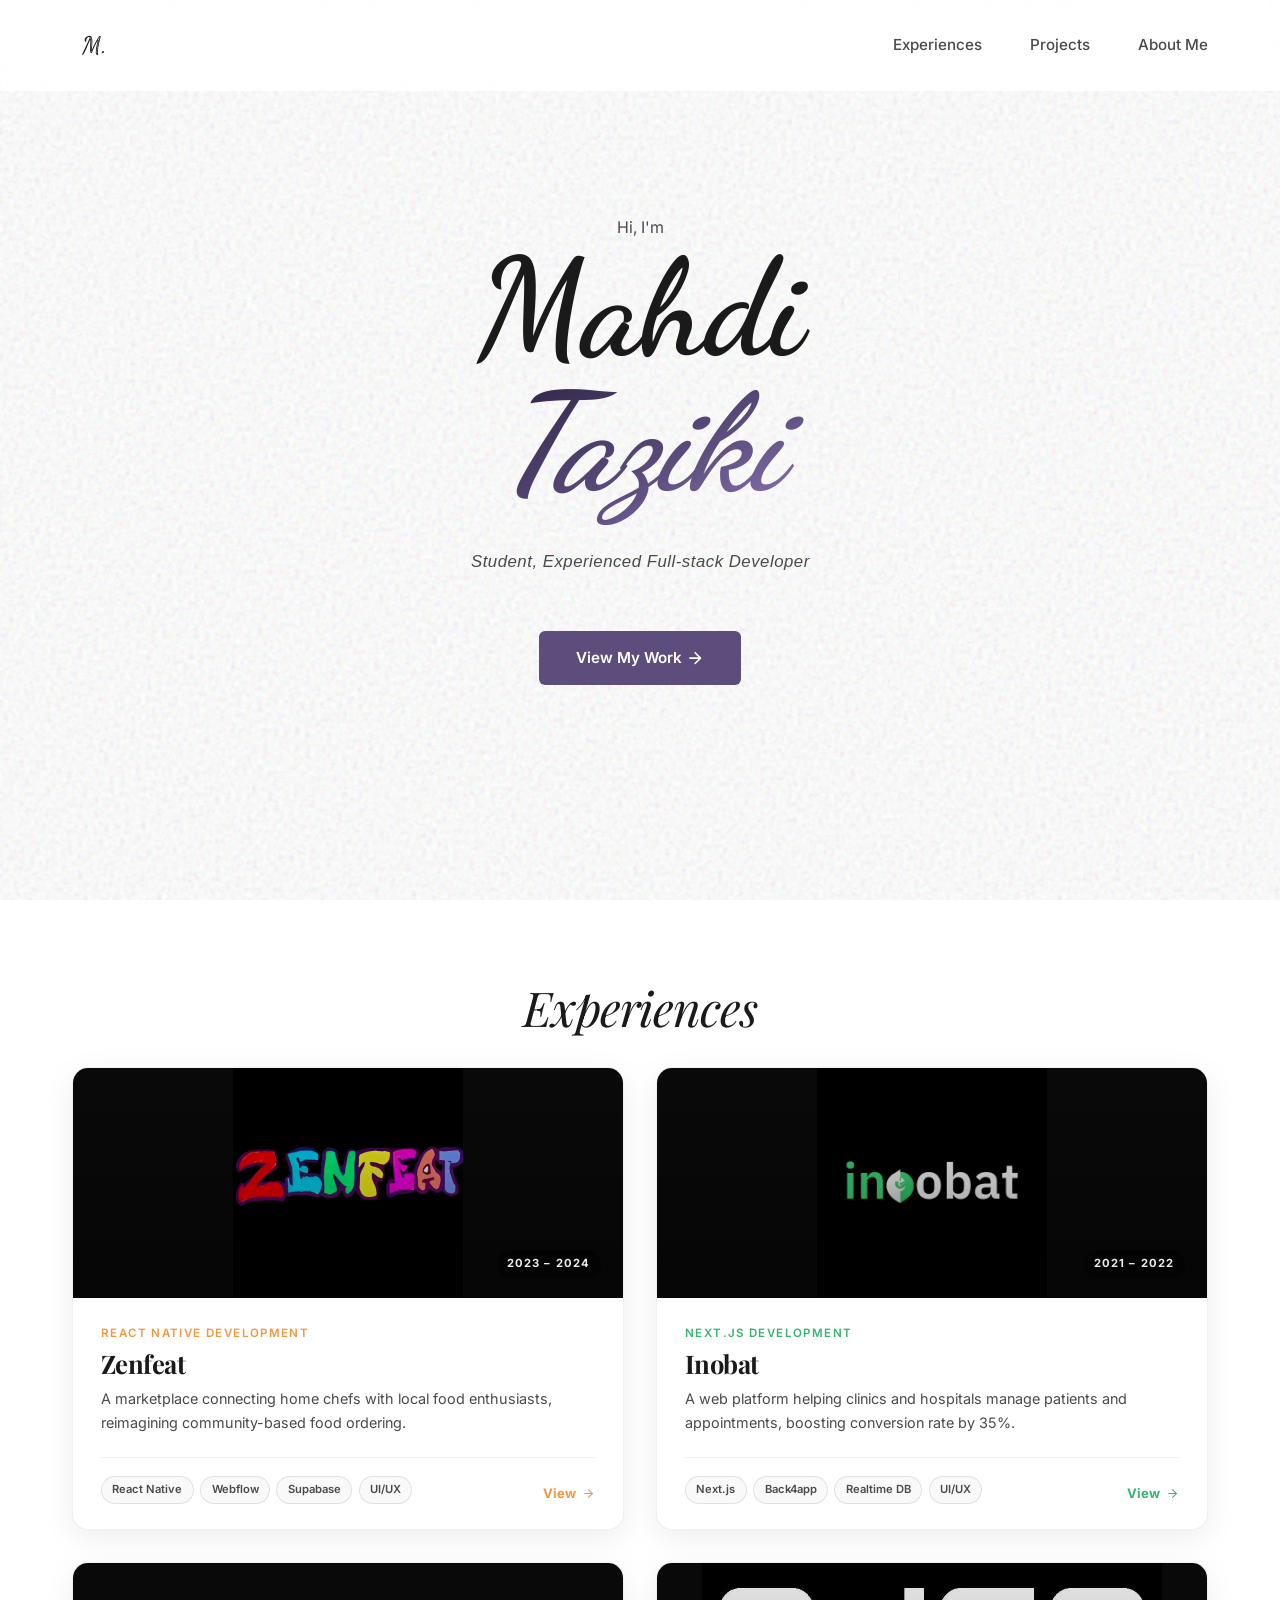
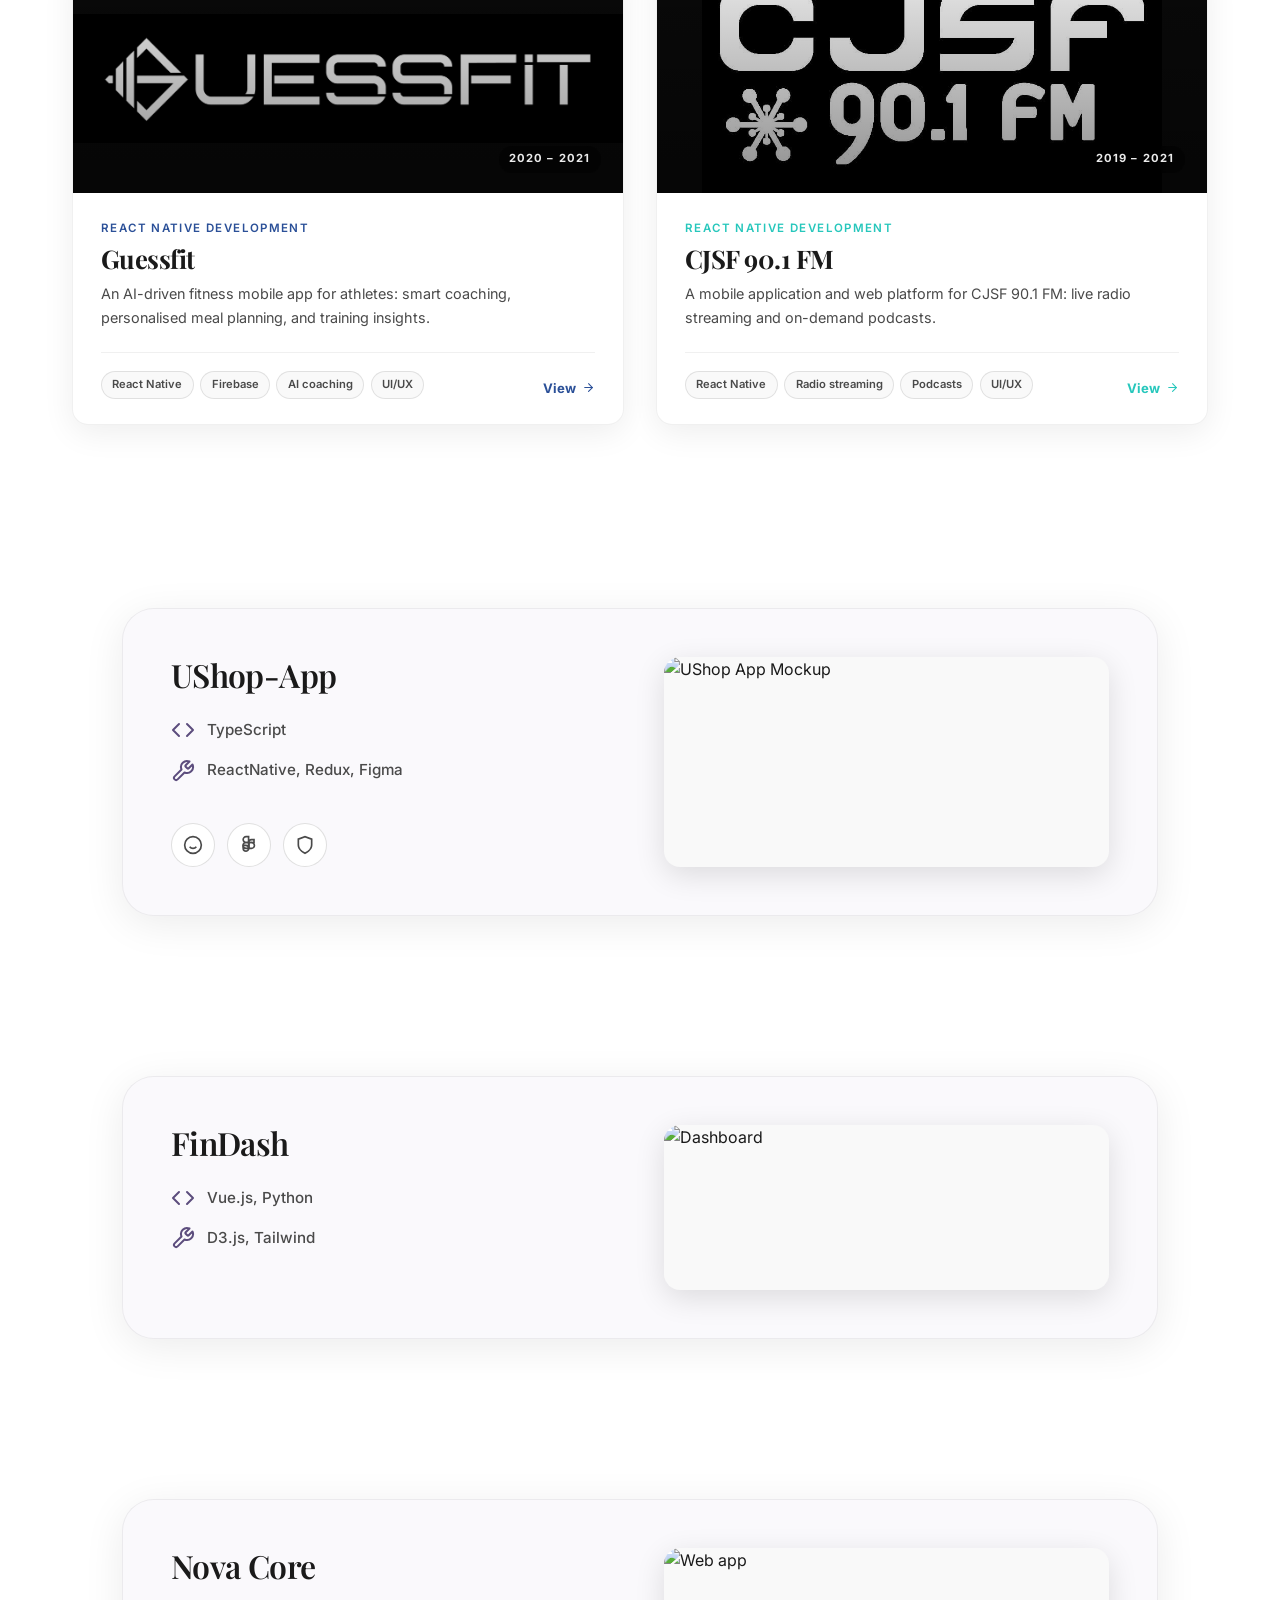
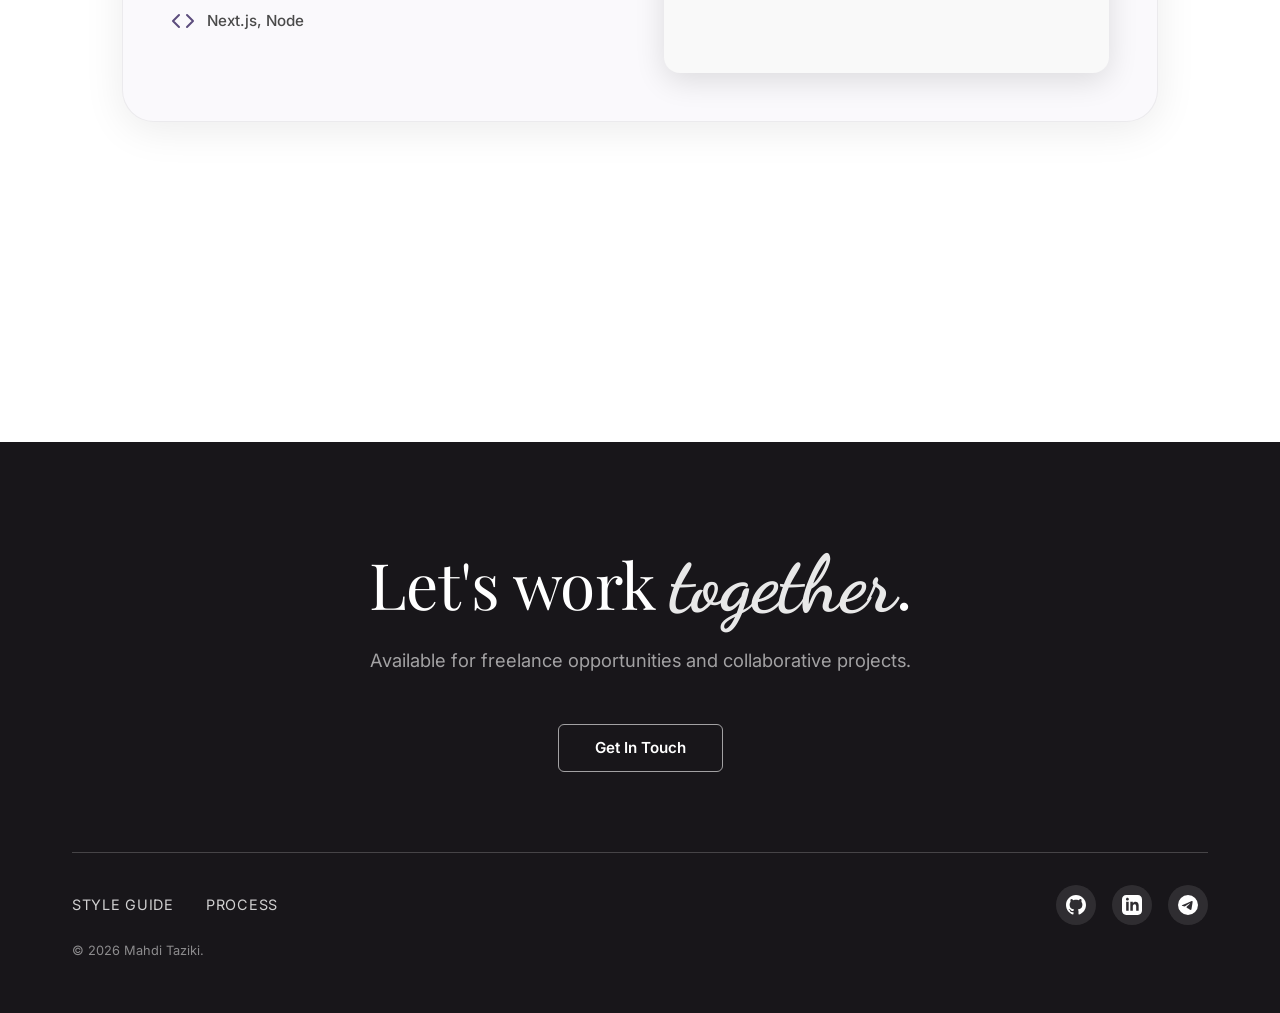
==== commit ab642844: "Fixed image sizes in exp cards" ====
--- a/index.html
+++ b/index.html
@@ -198,7 +198,7 @@
                 <h3 class="exp-card-title">Zenfeat</h3>
                 <p class="exp-card-desc">
                   A marketplace connecting home chefs with local food
-                  enthusiasts — reimagining community-based food ordering.
+                  enthusiasts, reimagining community-based food ordering.
                 </p>
                 <div class="exp-card-footer">
                   <div class="exp-card-tags">
@@ -247,7 +247,7 @@
                 <h3 class="exp-card-title">Inobat</h3>
                 <p class="exp-card-desc">
                   A web platform helping clinics and hospitals manage patients
-                  and appointments — boosting conversion rate by 35%.
+                  and appointments, boosting conversion rate by 35%.
                 </p>
                 <div class="exp-card-footer">
                   <div class="exp-card-tags">
@@ -295,7 +295,7 @@
                 <div class="exp-card-tools-label">React Native Development</div>
                 <h3 class="exp-card-title">Guessfit</h3>
                 <p class="exp-card-desc">
-                  An AI-driven fitness mobile app for athletes — smart coaching,
+                  An AI-driven fitness mobile app for athletes: smart coaching,
                   personalised meal planning, and training insights.
                 </p>
                 <div class="exp-card-footer">
@@ -344,7 +344,7 @@
                 <div class="exp-card-tools-label">React Native Development</div>
                 <h3 class="exp-card-title">CJSF 90.1 FM</h3>
                 <p class="exp-card-desc">
-                  A mobile application and web platform for CJSF 90.1 FM — live
+                  A mobile application and web platform for CJSF 90.1 FM: live
                   radio streaming and on-demand podcasts.
                 </p>
                 <div class="exp-card-footer">
--- a/css/main.css
+++ b/css/main.css
@@ -435,7 +435,7 @@
 }
 
 /* =============================================
-   HERO — Redesigned
+   HERO - Redesigned
    ============================================= */
 .hero {
   position: relative;
@@ -1237,7 +1237,7 @@
 }
 
 /* =============================================
-   EXPERIENCE CARDS — Index Page Grid
+   EXPERIENCE CARDS - Index Page Grid
    ============================================= */
 .exp-grid {
   display: grid;
@@ -1269,12 +1269,13 @@
   height: 230px;
   overflow: hidden;
   flex-shrink: 0;
+  background: #0a0a0a;
 }
 .exp-card-img {
   width: 100%;
   height: 100%;
-  object-fit: cover;
-  object-position: top center;
+  object-fit: contain;
+  object-position: center;
   display: block;
   transition: transform 0.65s cubic-bezier(0.16, 1, 0.3, 1);
 }
@@ -1426,9 +1427,8 @@
    EXPERIENCE DETAIL PAGE
    ============================================= */
 .exp-detail-hero {
-  min-height: 60vh;
-  display: flex;
-  align-items: flex-end;
+  display: flex;
+  flex-direction: column;
   padding-top: 90px; /* header offset */
   position: relative;
   overflow: hidden;
@@ -1452,26 +1452,38 @@
 .exp-detail-hero-content {
   position: relative;
   z-index: 1;
-  padding-bottom: 5rem;
+  padding-top: 3rem;
+  padding-bottom: 2.5rem;
   width: 100%;
 }
 .exp-detail-hero-logo {
-  width: 72px;
-  height: 72px;
+  width: 80px;
+  height: 80px;
   border-radius: 18px;
-  background: rgba(255,255,255,0.2);
-  backdrop-filter: blur(10px);
+  overflow: hidden;
   border: 1px solid rgba(255,255,255,0.3);
-  display: flex;
-  align-items: center;
-  justify-content: center;
   margin-bottom: 2rem;
 }
-.exp-detail-hero-logo span {
-  color: #fff;
-  font-family: var(--font-head);
-  font-size: 2.25rem;
-  font-weight: 700;
+.exp-detail-hero-logo img {
+  width: 100%;
+  height: 100%;
+  object-fit: contain;
+  background: rgba(255,255,255,0.1);
+  display: block;
+}
+.exp-detail-hero-imgs {
+  position: relative;
+  z-index: 1;
+  margin-top: 1rem;
+}
+.exp-hero-preview-img {
+  width: 100%;
+  display: block;
+  border-radius: 16px 16px 0 0;
+  max-height: 420px;
+  object-fit: cover;
+  object-position: top;
+  box-shadow: 0 -12px 48px rgba(0,0,0,0.3);
 }
 .exp-back-link {
   display: inline-flex;
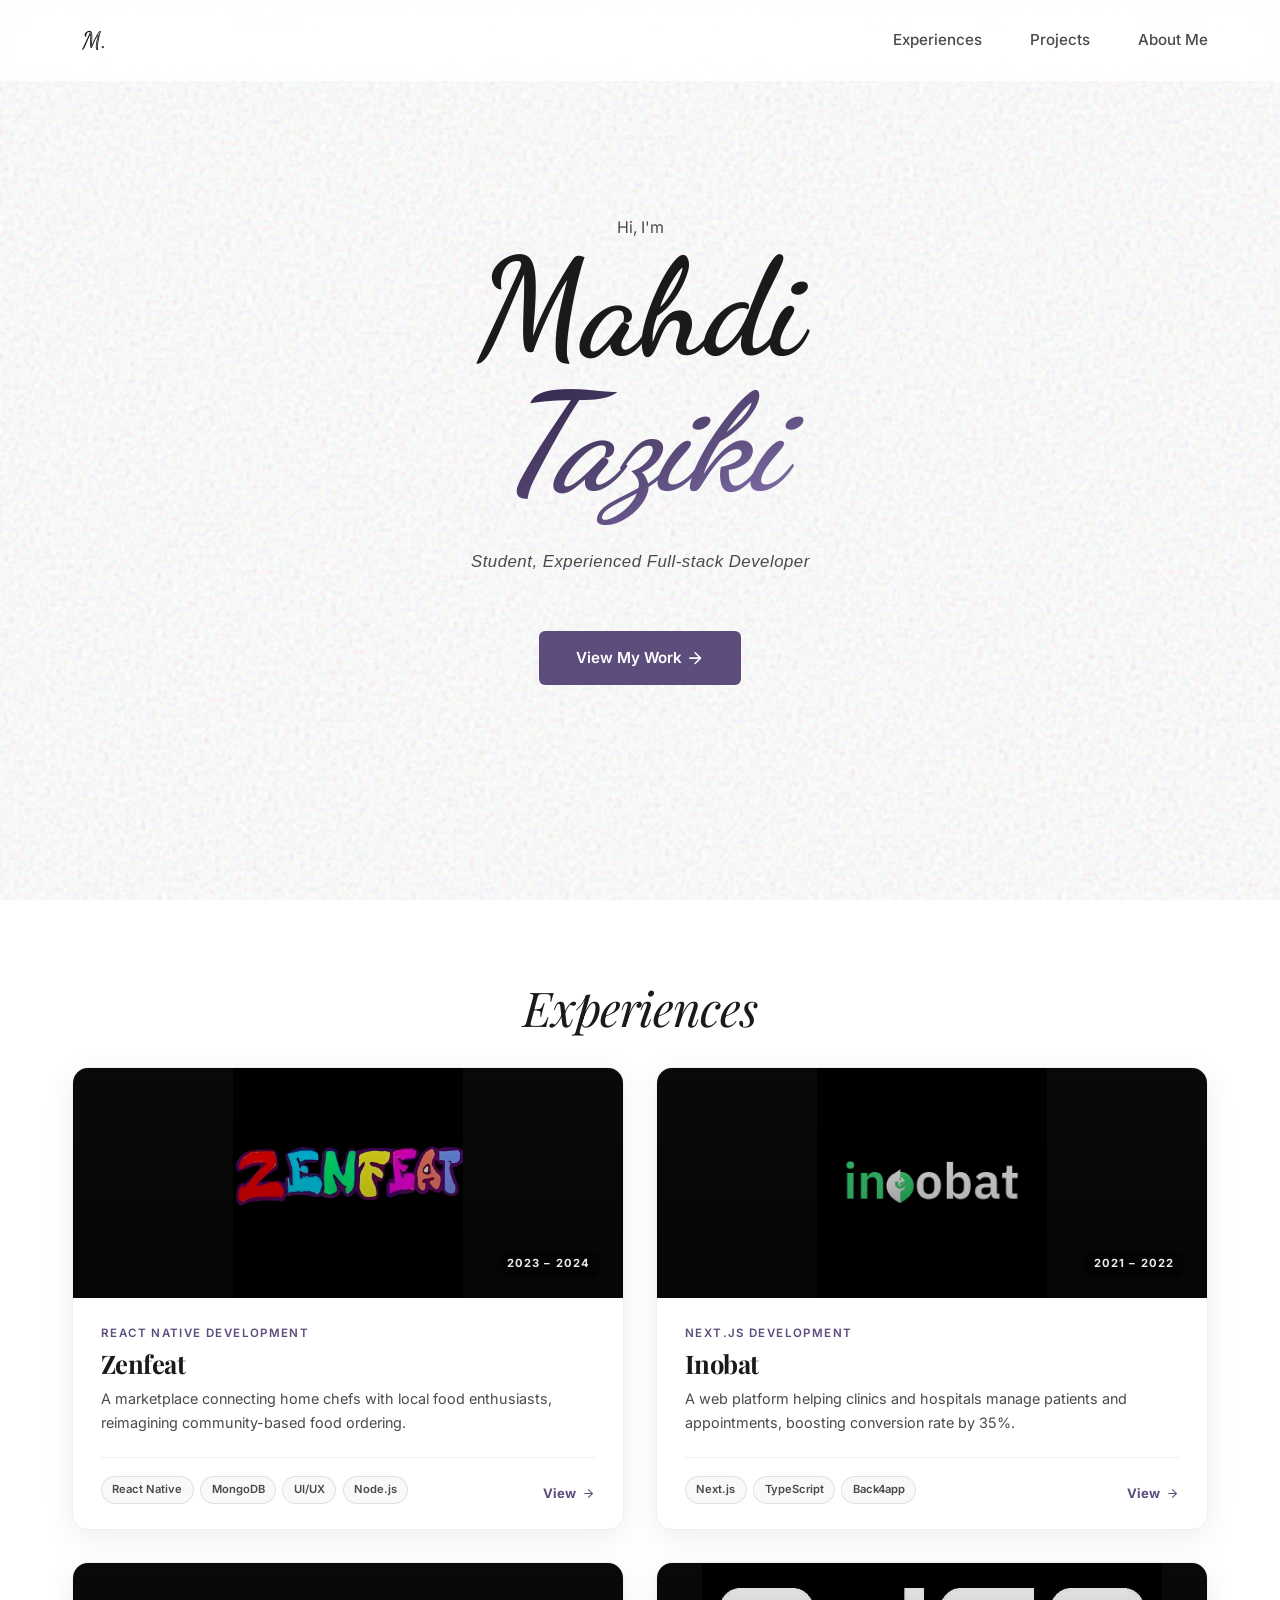
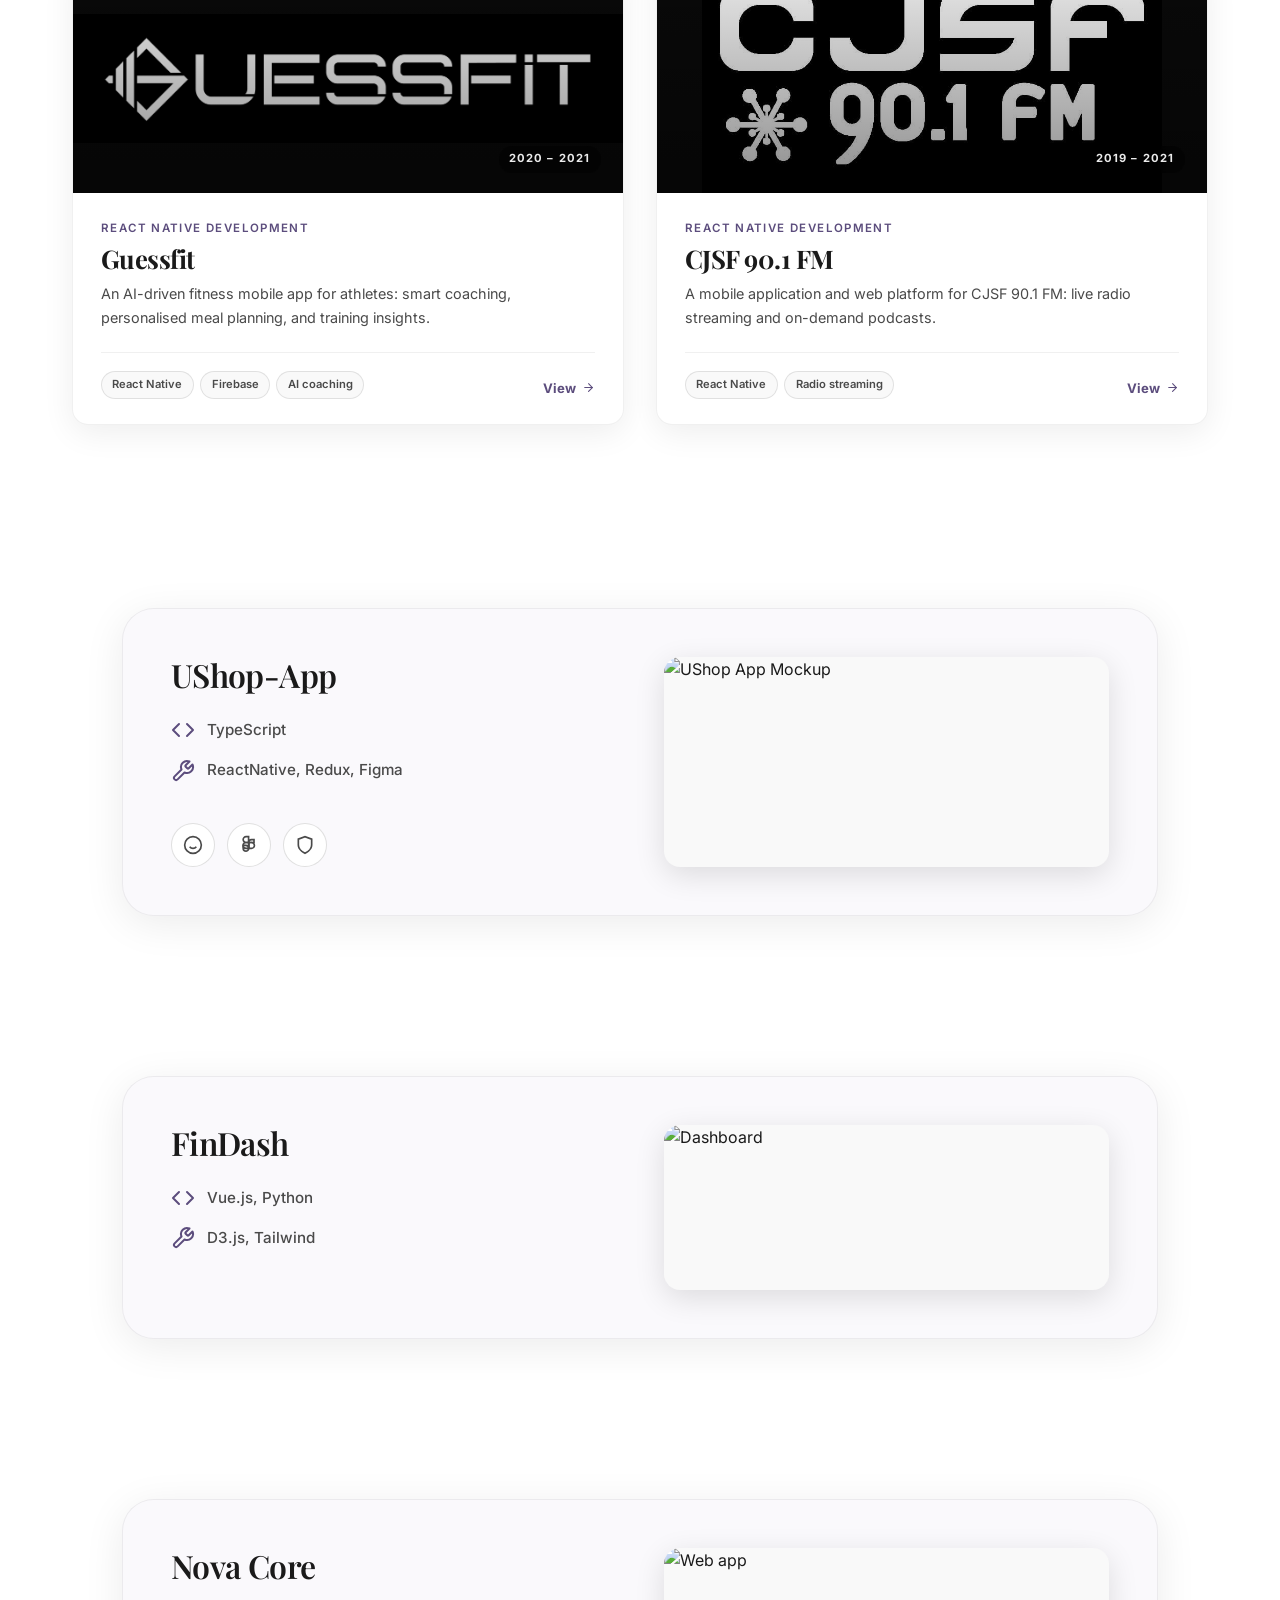
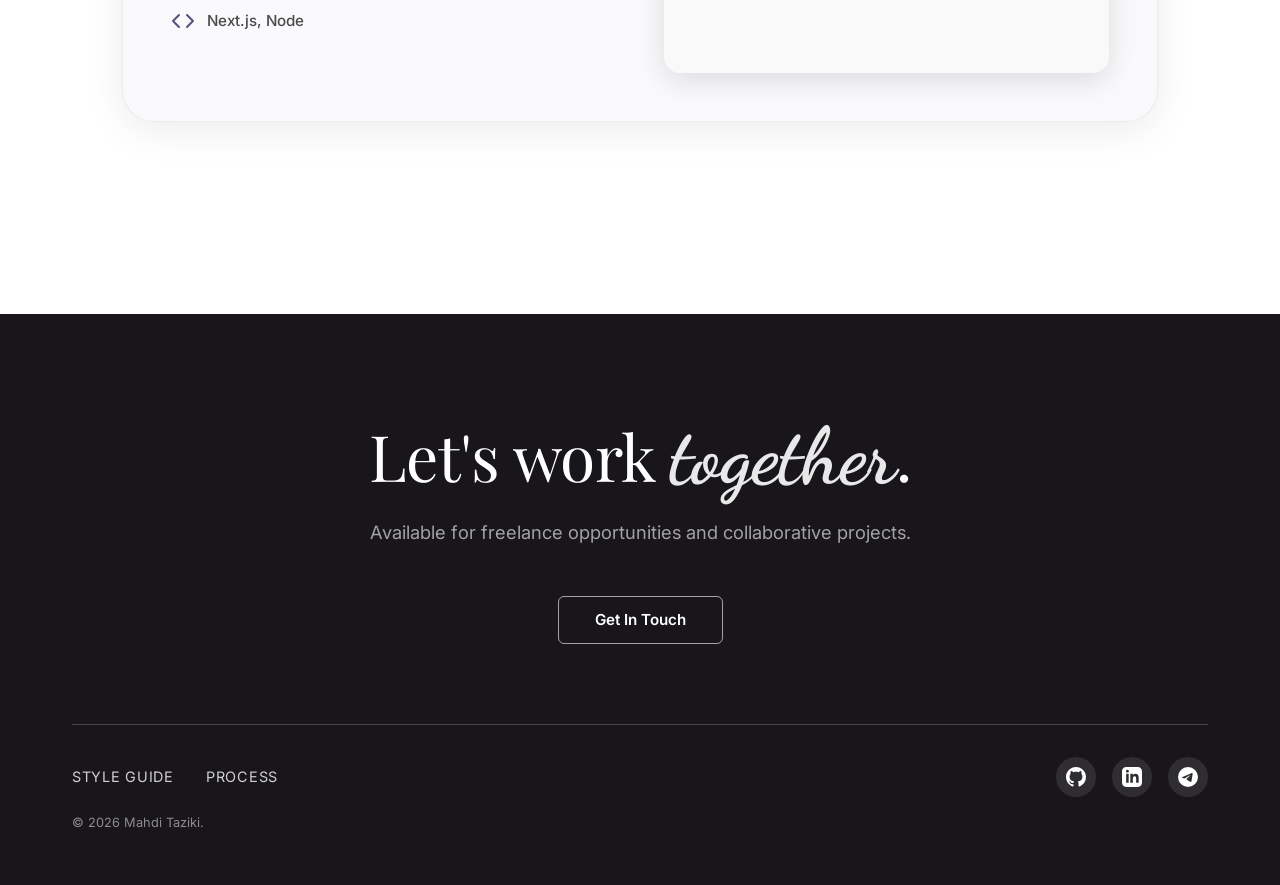
==== commit 0740dd96: "fixed the exp pages to show better screenshots and bug fixes" ====
--- a/index.html
+++ b/index.html
@@ -203,9 +203,9 @@
                 <div class="exp-card-footer">
                   <div class="exp-card-tags">
                     <span class="exp-tag">React Native</span>
-                    <span class="exp-tag">Webflow</span>
-                    <span class="exp-tag">Supabase</span>
+                    <span class="exp-tag">MongoDB</span>
                     <span class="exp-tag">UI/UX</span>
+                    <span class="exp-tag">Node.js</span>
                   </div>
                   <div class="exp-card-link">
                     View
@@ -252,9 +252,8 @@
                 <div class="exp-card-footer">
                   <div class="exp-card-tags">
                     <span class="exp-tag">Next.js</span>
+                    <span class="exp-tag">TypeScript</span>
                     <span class="exp-tag">Back4app</span>
-                    <span class="exp-tag">Realtime DB</span>
-                    <span class="exp-tag">UI/UX</span>
                   </div>
                   <div class="exp-card-link">
                     View
@@ -303,7 +302,6 @@
                     <span class="exp-tag">React Native</span>
                     <span class="exp-tag">Firebase</span>
                     <span class="exp-tag">AI coaching</span>
-                    <span class="exp-tag">UI/UX</span>
                   </div>
                   <div class="exp-card-link">
                     View
@@ -351,8 +349,6 @@
                   <div class="exp-card-tags">
                     <span class="exp-tag">React Native</span>
                     <span class="exp-tag">Radio streaming</span>
-                    <span class="exp-tag">Podcasts</span>
-                    <span class="exp-tag">UI/UX</span>
                   </div>
                   <div class="exp-card-link">
                     View
--- a/css/main.css
+++ b/css/main.css
@@ -209,10 +209,10 @@
   display: flex;
   justify-content: space-between;
   align-items: center;
-  height: 90px;
+  height: 80px;
 }
 .logo {
-  font-family: "Dancing Script", cursive; /* Match handwritten theme */
+  font-family: "Dancing Script", cursive;
   font-size: 2.2rem;
   font-weight: 700;
   text-decoration: none;
@@ -285,7 +285,7 @@
   font-weight: 500;
   color: var(--text-secondary);
   text-decoration: none;
-  padding: 0.5rem 0; /* Removed side padding for cleaner underline */
+  padding: 0.5rem 0;
   position: relative;
   transition: all var(--transition-fast);
 }
@@ -311,7 +311,7 @@
   transform-origin: bottom left;
 }
 
-/* Buttons - Cool interactive hover with gradient and slight scale */
+/* Buttons */
 .btn {
   display: inline-flex;
   align-items: center;
@@ -434,9 +434,7 @@
   max-height: 80px;
 }
 
-/* =============================================
-   HERO - Redesigned
-   ============================================= */
+/* HERO */
 .hero {
   position: relative;
   min-height: 100vh;
@@ -1107,7 +1105,7 @@
 
 /* Footer Redesign - Deep Ink Charcoal */
 .editorial-footer {
-  margin-top: 8rem; /* Space between experiences and footer */
+  margin-top: 0rem; /* Space between experiences and footer */
   background: #18161a;
   color: #ffffff;
   padding: 6rem 0 2rem;
@@ -1236,9 +1234,9 @@
   margin-top: 1rem;
 }
 
-/* =============================================
+/* 
    EXPERIENCE CARDS - Index Page Grid
-   ============================================= */
+    */
 .exp-grid {
   display: grid;
   grid-template-columns: repeat(2, 1fr);
@@ -1254,13 +1252,15 @@
   color: inherit;
   display: flex;
   flex-direction: column;
-  border: 1px solid rgba(0,0,0,0.06);
-  box-shadow: 0 8px 32px rgba(0,0,0,0.07);
-  transition: transform var(--transition-normal), box-shadow var(--transition-normal);
+  border: 1px solid rgba(0, 0, 0, 0.06);
+  box-shadow: 0 8px 32px rgba(0, 0, 0, 0.07);
+  transition:
+    transform var(--transition-normal),
+    box-shadow var(--transition-normal);
 }
 .exp-card:hover {
   transform: translateY(-8px);
-  box-shadow: 0 28px 64px rgba(0,0,0,0.13);
+  box-shadow: 0 28px 64px rgba(0, 0, 0, 0.13);
 }
 
 /* Image area */
@@ -1287,8 +1287,8 @@
   inset: 0;
   background: linear-gradient(
     to bottom,
-    rgba(0,0,0,0.08) 0%,
-    rgba(0,0,0,0.45) 100%
+    rgba(0, 0, 0, 0.08) 0%,
+    rgba(0, 0, 0, 0.45) 100%
   );
   transition: opacity 0.4s ease;
 }
@@ -1307,7 +1307,7 @@
   display: flex;
   align-items: center;
   justify-content: center;
-  box-shadow: 0 4px 18px rgba(0,0,0,0.28);
+  box-shadow: 0 4px 18px rgba(0, 0, 0, 0.28);
   z-index: 1;
 }
 .exp-card-badge span {
@@ -1327,8 +1327,8 @@
   font-weight: 700;
   letter-spacing: 0.1em;
   text-transform: uppercase;
-  color: rgba(255,255,255,0.92);
-  background: rgba(0,0,0,0.35);
+  color: rgba(255, 255, 255, 0.92);
+  background: rgba(0, 0, 0, 0.35);
   backdrop-filter: blur(6px);
   -webkit-backdrop-filter: blur(6px);
   padding: 0.3rem 0.65rem;
@@ -1349,8 +1349,12 @@
   font-weight: 600;
   letter-spacing: 0.12em;
   text-transform: uppercase;
+  color: var(--brand-primary);
+  margin-bottom: 0.45rem;
+}
+
+.exp-card:hover .exp-card-tools-label {
   color: var(--card-color, var(--brand-primary));
-  margin-bottom: 0.45rem;
 }
 
 .exp-card-title {
@@ -1378,7 +1382,7 @@
   gap: 1rem;
   margin-top: 1.4rem;
   padding-top: 1.1rem;
-  border-top: 1px solid rgba(0,0,0,0.06);
+  border-top: 1px solid rgba(0, 0, 0, 0.06);
 }
 
 .exp-card-tags {
@@ -1392,9 +1396,9 @@
   font-weight: 600;
   padding: 0.25rem 0.65rem;
   border-radius: 50px;
-  border: 1px solid rgba(0,0,0,0.1);
+  border: 1px solid rgba(0, 0, 0, 0.1);
   color: var(--text-secondary);
-  background: rgba(0,0,0,0.025);
+  background: rgba(0, 0, 0, 0.025);
   white-space: nowrap;
   transition: all 0.2s ease;
 }
@@ -1410,12 +1414,14 @@
   font-size: 0.82rem;
   font-weight: 700;
   white-space: nowrap;
-  color: var(--card-color, var(--brand-primary));
+  color: var(--brand-primary);
   transition: gap 0.3s ease;
   flex-shrink: 0;
 }
+
 .exp-card:hover .exp-card-link {
   gap: 0.7rem;
+  color: var(--card-color, var(--brand-primary));
 }
 .exp-card-link .icon-arrow {
   margin: 0;
@@ -1423,81 +1429,71 @@
   height: 1em;
 }
 
-/* =============================================
+/* 
    EXPERIENCE DETAIL PAGE
-   ============================================= */
+    */
 .exp-detail-hero {
-  display: flex;
-  flex-direction: column;
   padding-top: 90px; /* header offset */
   position: relative;
   overflow: hidden;
+  background: var(--bg-primary);
+  border-bottom: 1px solid var(--border-light);
 }
 .exp-detail-hero::before {
-  content: '';
-  position: absolute;
-  inset: 0;
-  background: var(--exp-color, #5c4d7d);
-  opacity: 0.96;
-  z-index: 0;
+  display: none;
 }
 .exp-detail-hero::after {
-  content: '';
+  content: "";
   position: absolute;
   inset: 0;
   background-image: url("data:image/svg+xml,%3Csvg viewBox='0 0 200 200' xmlns='http://www.w3.org/2000/svg'%3E%3Cfilter id='n'%3E%3CfeTurbulence type='fractalNoise' baseFrequency='0.85' numOctaves='3' stitchTiles='stitch'/%3E%3C/filter%3E%3Crect width='100%25' height='100%25' filter='url(%23n)'/%3E%3C/svg%3E");
-  opacity: 0.08;
+  opacity: 0.025;
   z-index: 0;
 }
 .exp-detail-hero-content {
   position: relative;
   z-index: 1;
-  padding-top: 3rem;
-  padding-bottom: 2.5rem;
+  padding-top: 3.5rem;
+  padding-bottom: 5rem;
   width: 100%;
+  display: flex;
+  flex-direction: column;
+  align-items: center;
+  text-align: center;
 }
 .exp-detail-hero-logo {
-  width: 80px;
-  height: 80px;
-  border-radius: 18px;
+  width: 100%;
+  border-radius: var(--radius-lg);
   overflow: hidden;
-  border: 1px solid rgba(255,255,255,0.3);
-  margin-bottom: 2rem;
-}
+  /* border: 1px solid var(--border-light); */
+  margin-bottom: 2.5rem;
+  /* background: ; */
+}
+
 .exp-detail-hero-logo img {
   width: 100%;
-  height: 100%;
+  height: 260px;
   object-fit: contain;
-  background: rgba(255,255,255,0.1);
   display: block;
-}
-.exp-detail-hero-imgs {
-  position: relative;
-  z-index: 1;
-  margin-top: 1rem;
-}
-.exp-hero-preview-img {
-  width: 100%;
-  display: block;
-  border-radius: 16px 16px 0 0;
-  max-height: 420px;
-  object-fit: cover;
-  object-position: top;
-  box-shadow: 0 -12px 48px rgba(0,0,0,0.3);
+  padding: 2.5rem;
 }
 .exp-back-link {
   display: inline-flex;
+  position: absolute;
   align-items: center;
   gap: 0.5rem;
-  color: rgba(255,255,255,0.8);
+  color: var(--text-muted);
   font-size: 0.875rem;
   font-weight: 500;
+  bottom: 2rem;
   text-decoration: none;
-  margin-bottom: 2rem;
-  transition: color 0.2s ease, gap 0.2s ease;
+  align-self: flex-start;
+  transition:
+    color 0.2s ease,
+    gap 0.2s ease;
 }
 .exp-back-link:hover {
-  color: #fff;
+  color: var(--text-primary);
   gap: 0.75rem;
 }
 .exp-back-link svg {
@@ -1506,27 +1502,27 @@
 }
 .exp-detail-tools {
   font-family: var(--font-body);
-  font-size: 0.8rem;
+  font-size: 0.75rem;
   font-weight: 600;
-  letter-spacing: 0.12em;
+  letter-spacing: 0.15em;
   text-transform: uppercase;
-  color: rgba(255,255,255,0.65);
+  color: var(--exp-color, var(--brand-primary));
   margin-bottom: 0.75rem;
 }
 .exp-detail-title {
   font-family: var(--font-head);
-  font-size: clamp(3rem, 7vw, 5.5rem);
+  font-size: clamp(2.5rem, 6vw, 4.5rem);
   font-weight: 600;
-  color: #fff;
+  color: var(--text-primary);
   letter-spacing: -0.03em;
   line-height: 1.05;
   margin-bottom: 1.25rem;
 }
 .exp-detail-date {
   display: inline-block;
-  background: rgba(255,255,255,0.15);
-  border: 1px solid rgba(255,255,255,0.25);
-  color: rgba(255,255,255,0.9);
+  background: rgba(0, 0, 0, 0.04);
+  border: 1px solid rgba(0, 0, 0, 0.1);
+  color: var(--text-muted);
   font-size: 0.8rem;
   font-weight: 600;
   letter-spacing: 0.08em;
@@ -1573,17 +1569,34 @@
   padding: 0;
   margin: 2.5rem 0 0;
   display: flex;
-  flex-wrap: wrap;
-  gap: 0.6rem;
+  flex-direction: column;
+  gap: 0;
+  counter-reset: task-counter;
 }
 .exp-tasks-list li {
-  background: rgba(0,0,0,0.04);
-  border: 1px solid rgba(0,0,0,0.1);
-  border-radius: 50px;
-  padding: 0.45rem 1rem;
-  font-size: 0.85rem;
+  counter-increment: task-counter;
+  display: flex;
+  align-items: center;
+  gap: 1rem;
+  padding: 0.9rem 0;
+  border-bottom: 1px solid var(--border-light);
+  font-size: 0.95rem;
   font-weight: 500;
   color: var(--text-primary);
+  background: none;
+  border-radius: 0;
+}
+.exp-tasks-list li:first-child {
+  border-top: 1px solid var(--border-light);
+}
+.exp-tasks-list li::before {
+  content: counter(task-counter, decimal-leading-zero);
+  font-size: 0.7rem;
+  color: var(--exp-color, var(--brand-primary));
+  font-weight: 700;
+  font-family: var(--font-body);
+  letter-spacing: 0.08em;
+  min-width: 1.75rem;
 }
 
 /* Sidebar */
@@ -1595,8 +1608,9 @@
   gap: 2.5rem;
 }
 .exp-sidebar-block {
-  border-top: 2px solid var(--exp-color, var(--brand-primary));
-  padding-top: 1.5rem;
+  padding-top: 0;
+  border-bottom: 1px solid var(--border-light);
+  padding-bottom: 2rem;
 }
 .exp-sidebar-block-title {
   font-size: 0.7rem;
@@ -1636,7 +1650,7 @@
   width: 36px;
   height: 36px;
   border-radius: 50%;
-  border: 2px solid rgba(0,0,0,0.08);
+  border: 2px solid rgba(0, 0, 0, 0.08);
   flex-shrink: 0;
 }
 
@@ -1675,7 +1689,7 @@
   line-height: 1.5;
 }
 .exp-design-list li::before {
-  content: '';
+  content: "";
   position: absolute;
   left: 0;
   top: 0.55em;
@@ -1699,7 +1713,7 @@
 .exp-preview-img {
   width: 100%;
   border-radius: var(--radius-lg);
-  box-shadow: 0 20px 60px rgba(0,0,0,0.12);
+  box-shadow: 0 20px 60px rgba(0, 0, 0, 0.12);
   display: block;
   object-fit: cover;
   max-height: 540px;
@@ -1712,8 +1726,12 @@
   align-items: center;
   justify-content: center;
   min-height: 380px;
-  background: linear-gradient(135deg, var(--exp-color, #5c4d7d) 0%, rgba(0,0,0,0.8) 100%);
-  color: rgba(255,255,255,0.6);
+  background: linear-gradient(
+    135deg,
+    var(--exp-color, #5c4d7d) 0%,
+    rgba(0, 0, 0, 0.8) 100%
+  );
+  color: rgba(255, 255, 255, 0.6);
   font-size: 1rem;
   gap: 1rem;
 }
@@ -1721,6 +1739,33 @@
   width: 48px;
   height: 48px;
   opacity: 0.5;
+}
+
+/* Gallery / Image showcase section */
+.exp-gallery-section {
+  background: var(--bg-secondary);
+  padding: 4rem 0 5rem;
+}
+.exp-gallery-header {
+  margin-bottom: 3rem;
+}
+.exp-gallery-grid {
+  display: grid;
+  grid-template-columns: 1fr;
+  gap: 2rem;
+}
+.exp-gallery-grid.two-col {
+  grid-template-columns: repeat(2, 1fr);
+}
+.exp-gallery-img {
+  width: 100%;
+  height: 450px;
+  /* border-radius: var(--radius-lg); */
+  /* box-shadow: 0 20px 60px rgba(0, 0, 0, 0.1); */
+  display: block;
+  object-fit: contain;
+  object-position: center top;
+  /* background: var(--bg-secondary); */
 }
 
 @media (max-width: 900px) {
@@ -1732,6 +1777,9 @@
     position: static;
   }
   .exp-grid {
+    grid-template-columns: 1fr;
+  }
+  .exp-gallery-grid.two-col {
     grid-template-columns: 1fr;
   }
 }
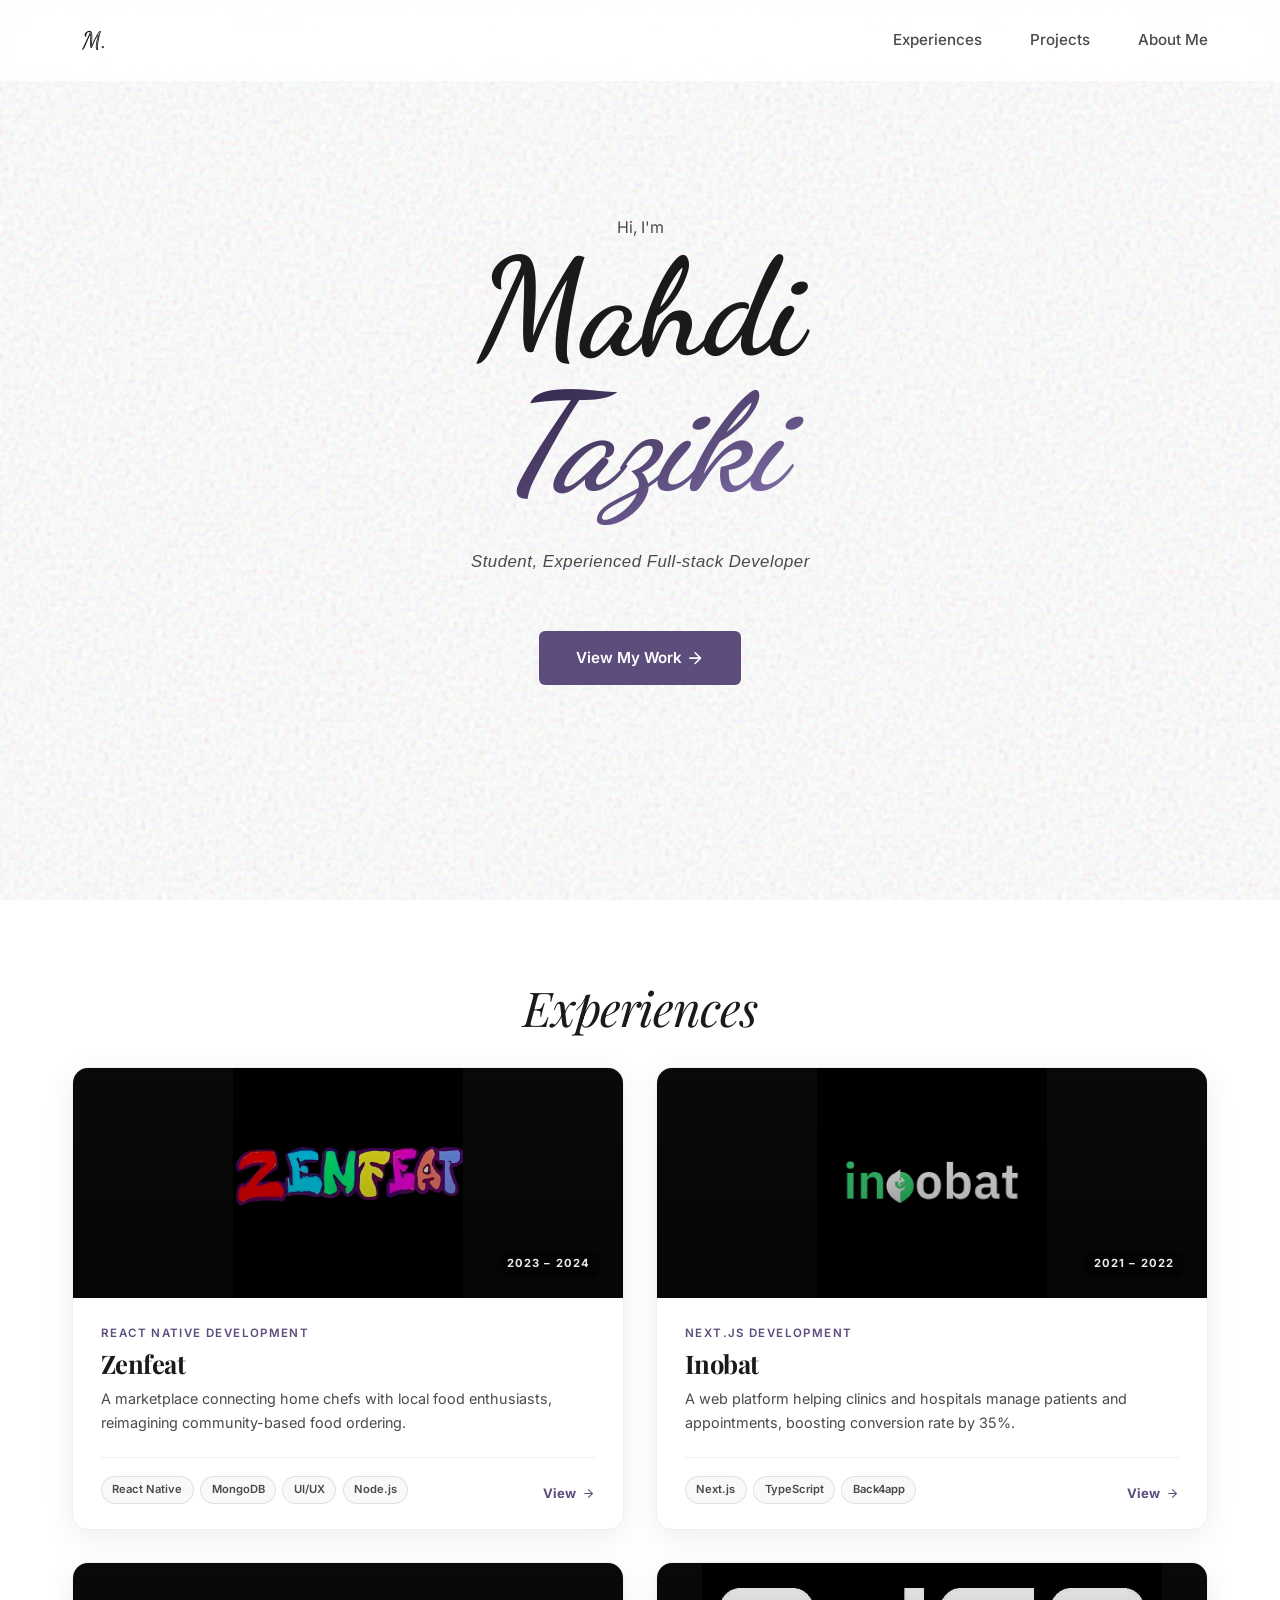
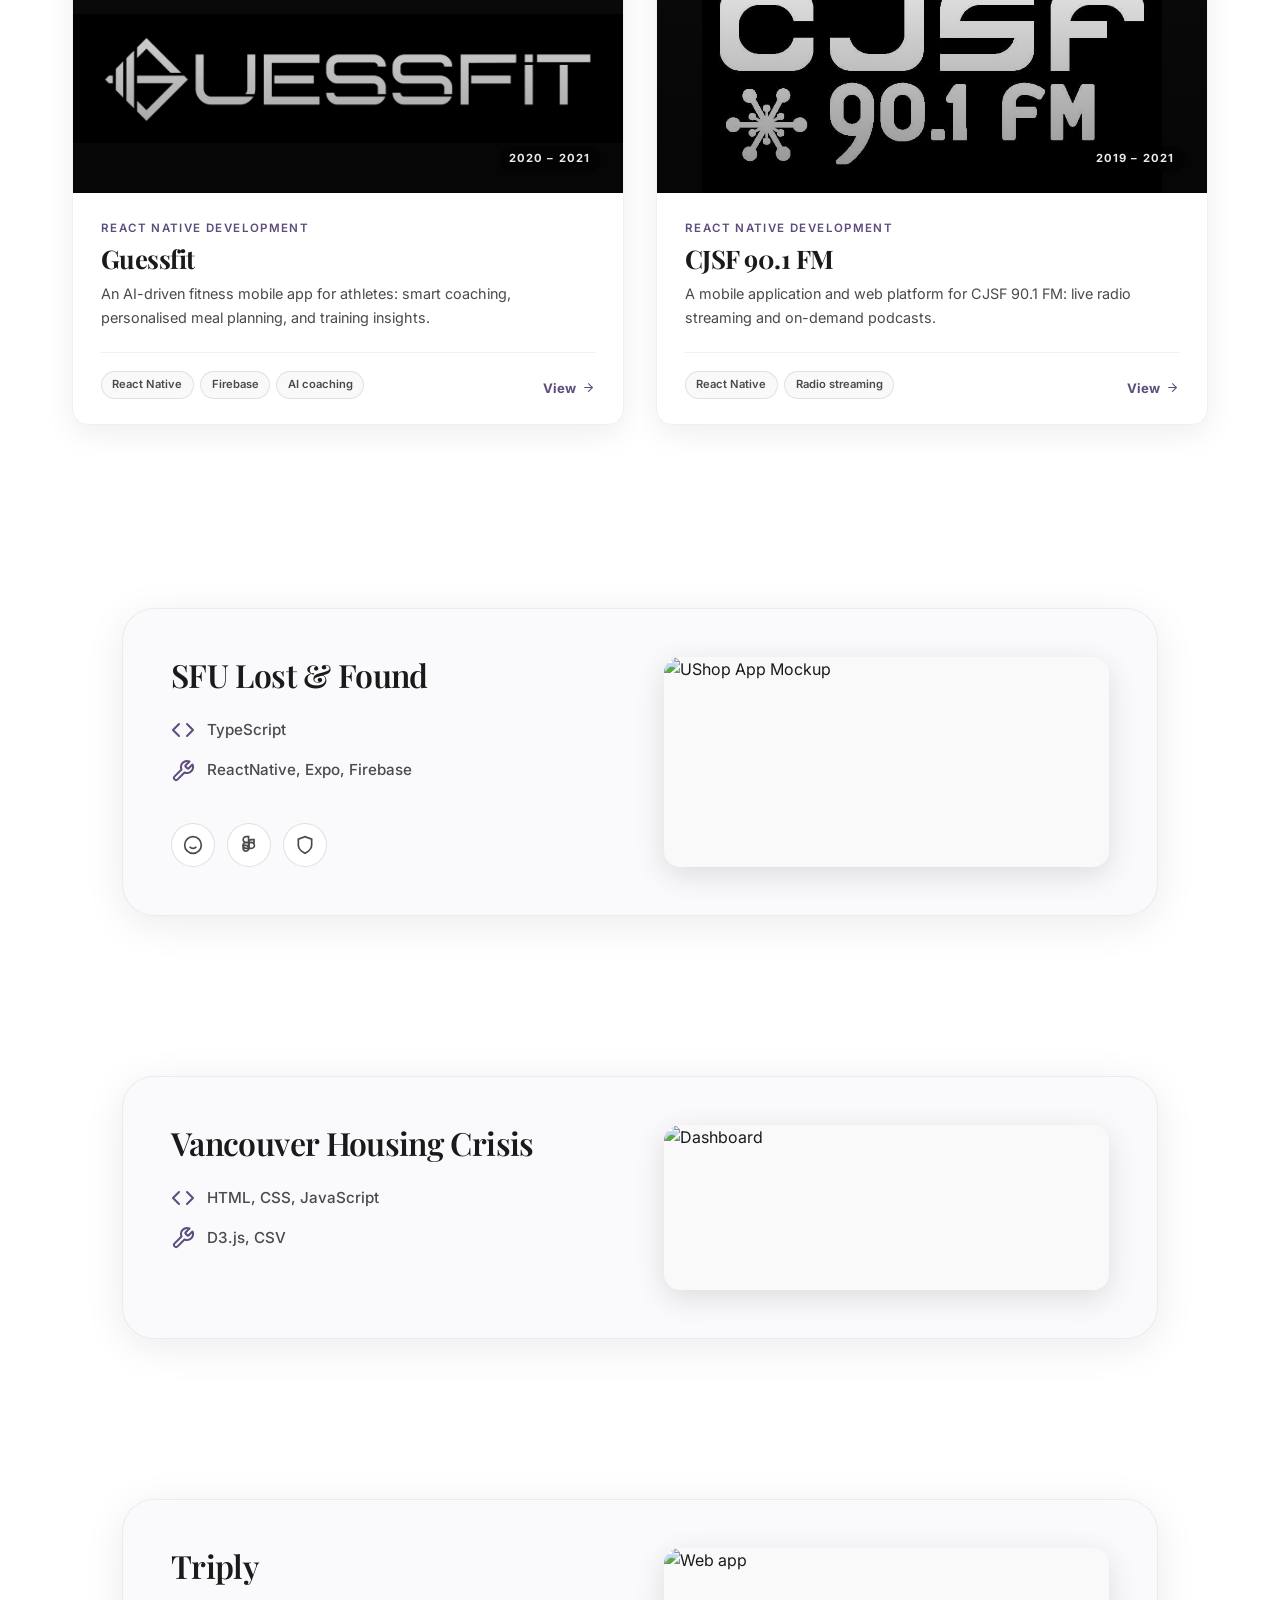
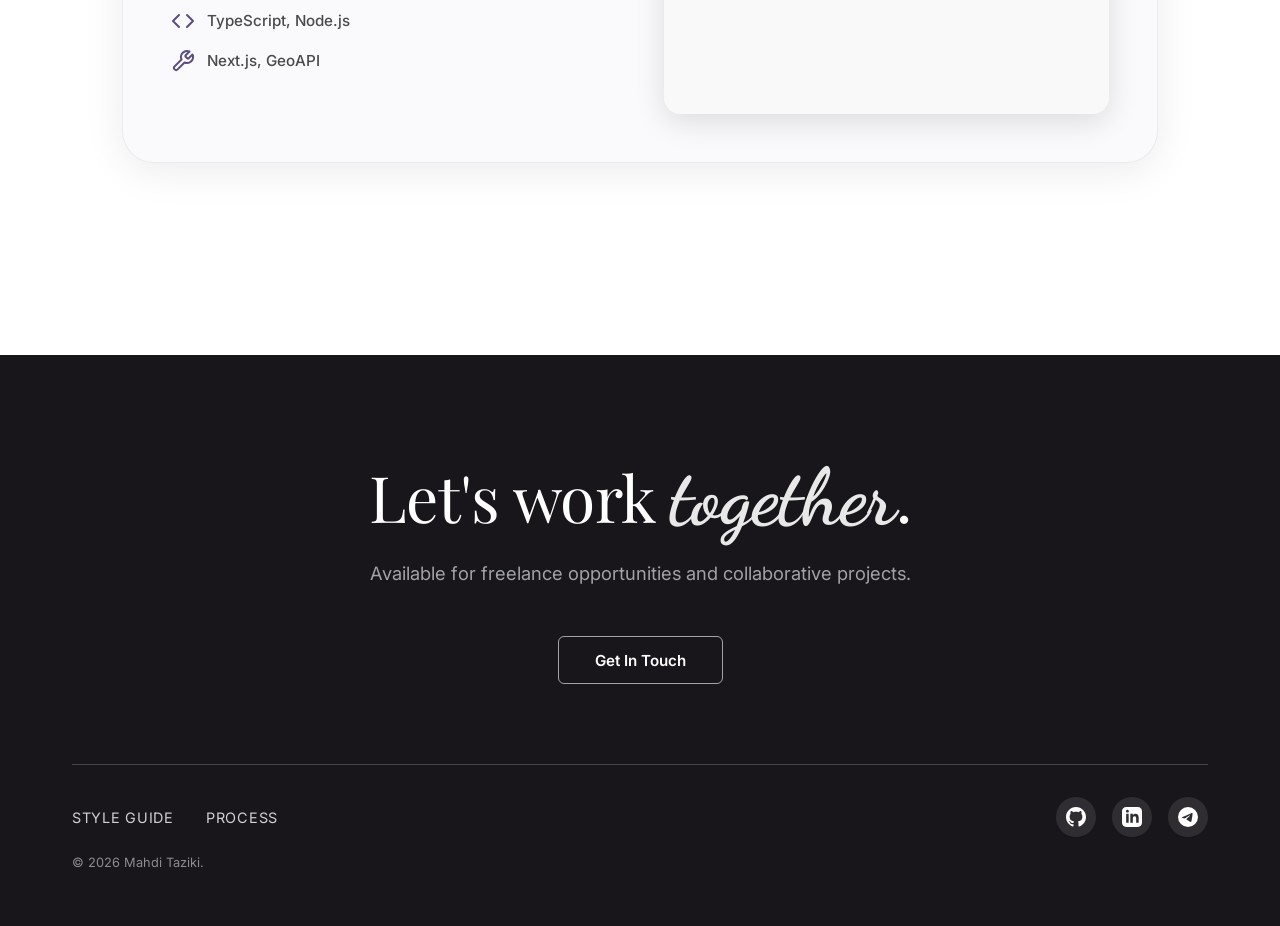
==== commit 58e162ba: "Updated the project cards" ====
--- a/index.html
+++ b/index.html
@@ -390,7 +390,7 @@
           <!-- Project Card 1 -->
           <div class="stack-card">
             <div class="stack-card-content">
-              <h3 class="stack-card-title">UShop-App</h3>
+              <h3 class="stack-card-title">SFU Lost & Found</h3>
               <div class="stack-card-tags">
                 <span class="tag">
                   <svg
@@ -423,7 +423,7 @@
                       d="M14.7 6.3a1 1 0 0 0 0 1.4l1.6 1.6a1 1 0 0 0 1.4 0l3.77-3.77a6 6 0 0 1-7.94 7.94l-6.91 6.91a2.12 2.12 0 0 1-3-3l6.91-6.91a6 6 0 0 1 7.94-7.94l-3.76 3.76z"
                     ></path>
                   </svg>
-                  ReactNative, Redux, Figma
+                  ReactNative, Expo, Firebase
                 </span>
               </div>
               <div class="stack-card-icons">
@@ -487,7 +487,7 @@
           <!-- Project Card 2 -->
           <div class="stack-card">
             <div class="stack-card-content">
-              <h3 class="stack-card-title">FinDash</h3>
+              <h3 class="stack-card-title">Vancouver Housing Crisis</h3>
               <div class="stack-card-tags">
                 <span class="tag">
                   <svg
@@ -503,7 +503,7 @@
                     <polyline points="16 18 22 12 16 6"></polyline>
                     <polyline points="8 6 2 12 8 18"></polyline>
                   </svg>
-                  Vue.js, Python
+                  HTML, CSS, JavaScript
                 </span>
                 <span class="tag">
                   <svg
@@ -520,7 +520,7 @@
                       d="M14.7 6.3a1 1 0 0 0 0 1.4l1.6 1.6a1 1 0 0 0 1.4 0l3.77-3.77a6 6 0 0 1-7.94 7.94l-6.91 6.91a2.12 2.12 0 0 1-3-3l6.91-6.91a6 6 0 0 1 7.94-7.94l-3.76 3.76z"
                     ></path>
                   </svg>
-                  D3.js, Tailwind
+                  D3.js, CSV
                 </span>
               </div>
             </div>
@@ -535,7 +535,7 @@
           <!-- Project Card 3 -->
           <div class="stack-card">
             <div class="stack-card-content">
-              <h3 class="stack-card-title">Nova Core</h3>
+              <h3 class="stack-card-title">Triply</h3>
               <div class="stack-card-tags">
                 <span class="tag">
                   <svg
@@ -551,7 +551,24 @@
                     <polyline points="16 18 22 12 16 6"></polyline>
                     <polyline points="8 6 2 12 8 18"></polyline>
                   </svg>
-                  Next.js, Node
+                  TypeScript, Node.js
+                </span>
+                <span class="tag">
+                  <svg
+                    width="24"
+                    height="24"
+                    viewBox="0 0 24 24"
+                    fill="none"
+                    stroke="currentColor"
+                    stroke-width="2"
+                    stroke-linecap="round"
+                    stroke-linejoin="round"
+                  >
+                    <path
+                      d="M14.7 6.3a1 1 0 0 0 0 1.4l1.6 1.6a1 1 0 0 0 1.4 0l3.77-3.77a6 6 0 0 1-7.94 7.94l-6.91 6.91a2.12 2.12 0 0 1-3-3l6.91-6.91a6 6 0 0 1 7.94-7.94l-3.76 3.76z"
+                    ></path>
+                  </svg>
+                  Next.js, GeoAPI
                 </span>
               </div>
             </div>
--- a/css/main.css
+++ b/css/main.css
@@ -1640,18 +1640,97 @@
   flex-shrink: 0;
 }
 
-/* Color palette */
+/* Color palette enhanced */
 .exp-colors {
   display: flex;
   flex-wrap: wrap;
-  gap: 0.6rem;
-}
+  gap: 1.5rem;
+  margin-top: 1rem;
+}
+
+.exp-color-item {
+  display: flex;
+  flex-direction: column;
+  align-items: center;
+  gap: 0.75rem;
+  text-align: center;
+}
+
 .exp-color-swatch {
-  width: 36px;
-  height: 36px;
+  width: 52px;
+  height: 52px;
   border-radius: 50%;
-  border: 2px solid rgba(0, 0, 0, 0.08);
-  flex-shrink: 0;
+  border: 1px solid rgba(0, 0, 0, 0.1);
+  cursor: pointer;
+  display: flex;
+  align-items: center;
+  justify-content: center;
+  position: relative;
+  transition: all var(--transition-fast);
+  box-shadow: 0 2px 8px rgba(0, 0, 0, 0.05);
+}
+
+.exp-color-swatch:hover {
+  transform: translateY(-4px) scale(1.05);
+  box-shadow: 0 10px 20px rgba(0, 0, 0, 0.12);
+}
+
+.exp-color-swatch .copy-icon {
+  width: 20px;
+  height: 20px;
+  color: #fff;
+  opacity: 0;
+  transform: scale(0.8);
+  transition: all var(--transition-fast);
+  pointer-events: none;
+}
+
+.exp-color-swatch:hover .copy-icon {
+  opacity: 1;
+  transform: scale(1);
+}
+
+/* Light color contrast adjustment */
+.exp-color-swatch[style*="background: #f6f5f3"] .copy-icon,
+.exp-color-swatch[style*="background: #F6F5F3"] .copy-icon,
+.exp-color-swatch[style*="background: white"] .copy-icon,
+.exp-color-swatch[style*="background: #ffffff"] .copy-icon {
+  color: var(--text-primary);
+}
+
+.exp-color-hex {
+  font-family: var(--font-body);
+  font-size: 0.75rem;
+  font-weight: 500;
+  color: var(--text-muted);
+  text-transform: uppercase;
+  letter-spacing: 0.05em;
+  transition: color var(--transition-fast);
+}
+
+.exp-color-swatch:hover + .exp-color-hex {
+  color: var(--text-primary);
+}
+
+/* Copy notification feedback */
+.copy-feedback {
+  position: absolute;
+  top: -30px;
+  left: 50%;
+  transform: translateX(-50%);
+  background: var(--text-primary);
+  color: #fff;
+  font-size: 0.7rem;
+  padding: 4px 8px;
+  border-radius: 4px;
+  pointer-events: none;
+  opacity: 0;
+  transition: all 0.3s ease;
+}
+
+.copy-feedback.active {
+  opacity: 1;
+  top: -40px;
 }
 
 /* Font samples */
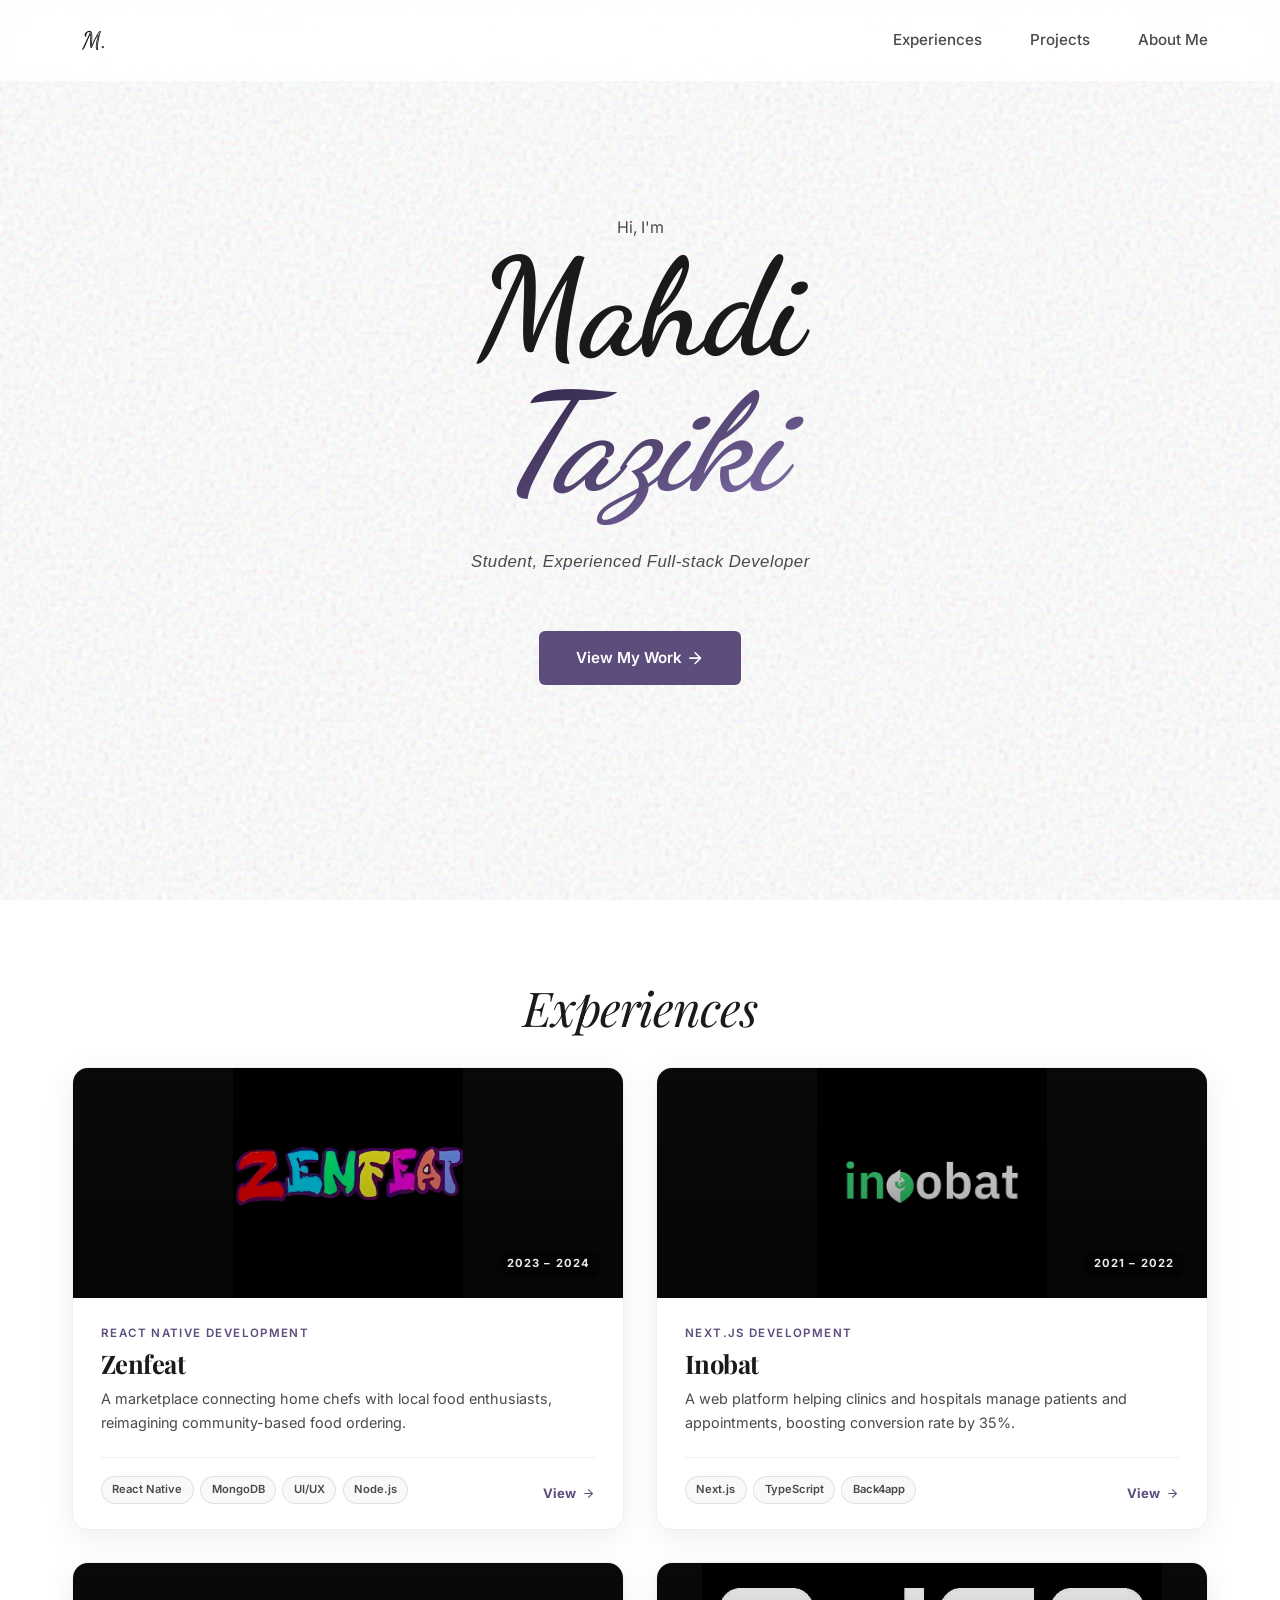
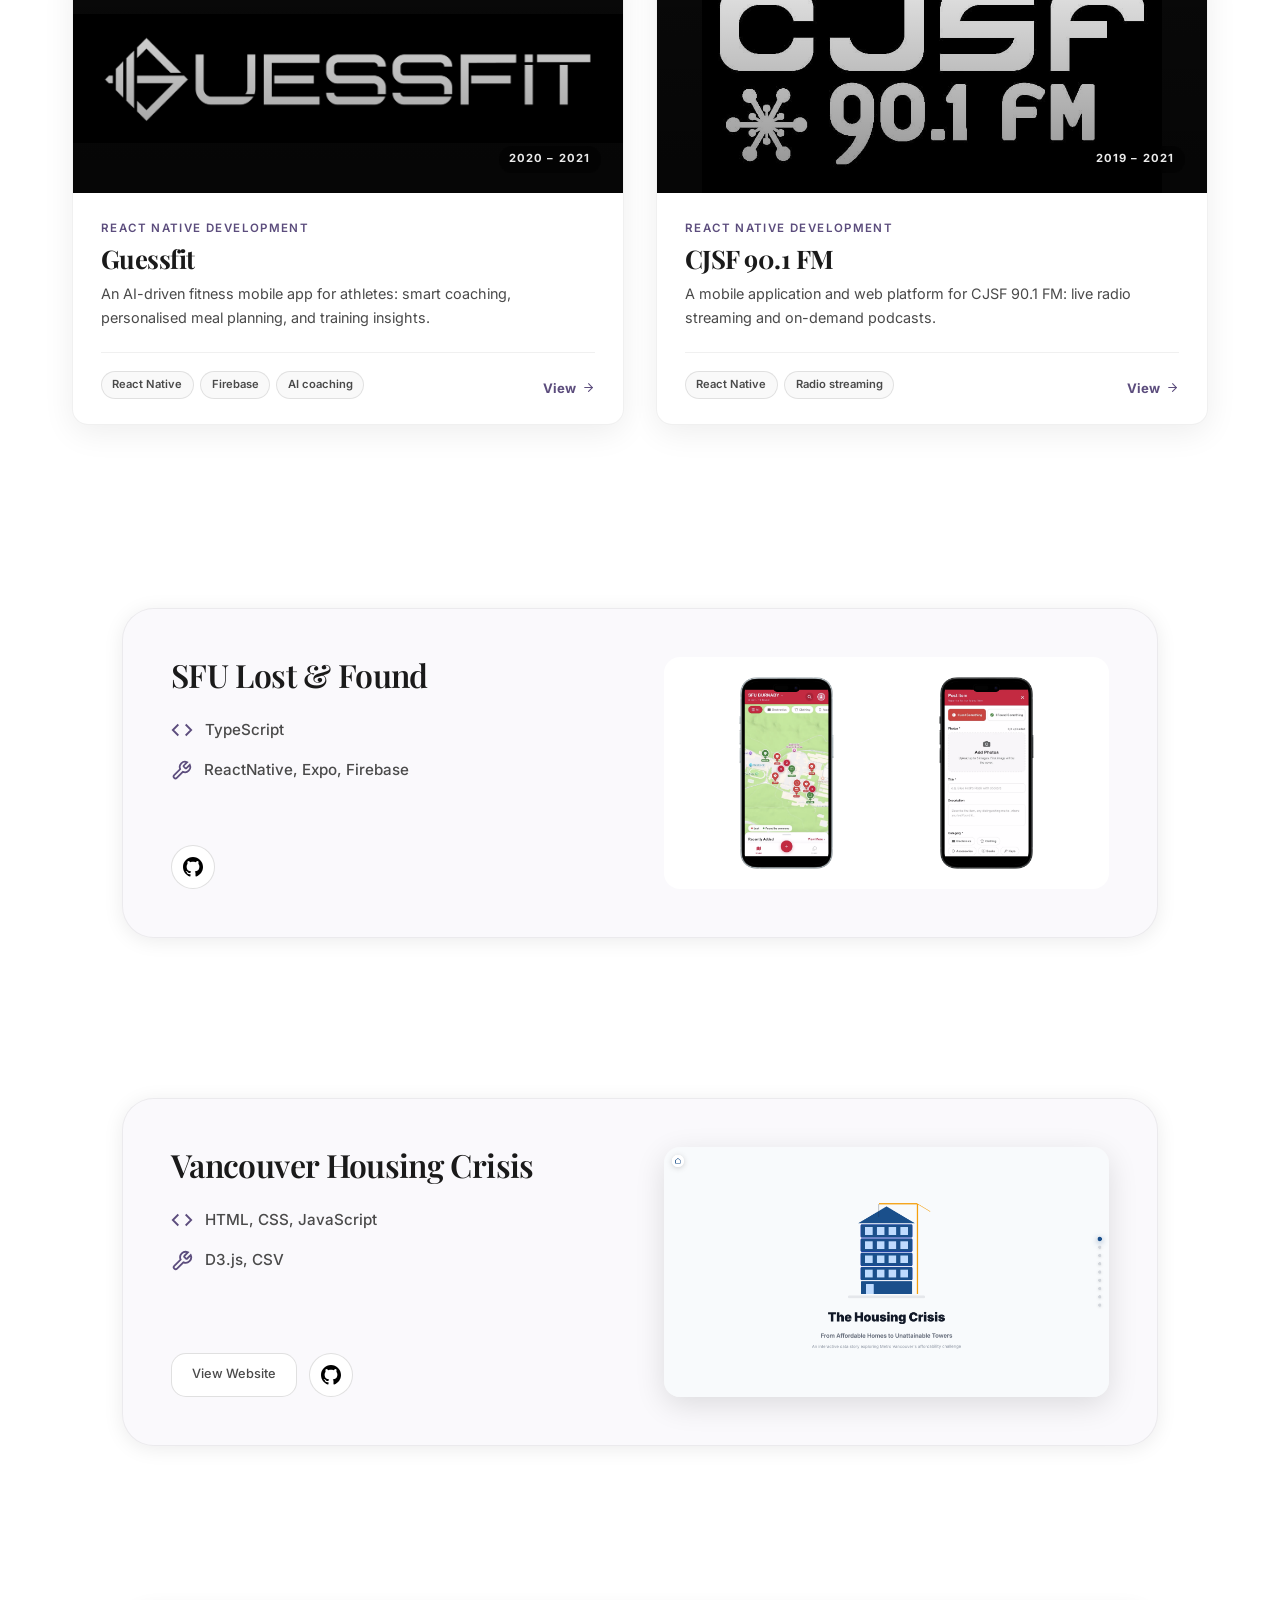
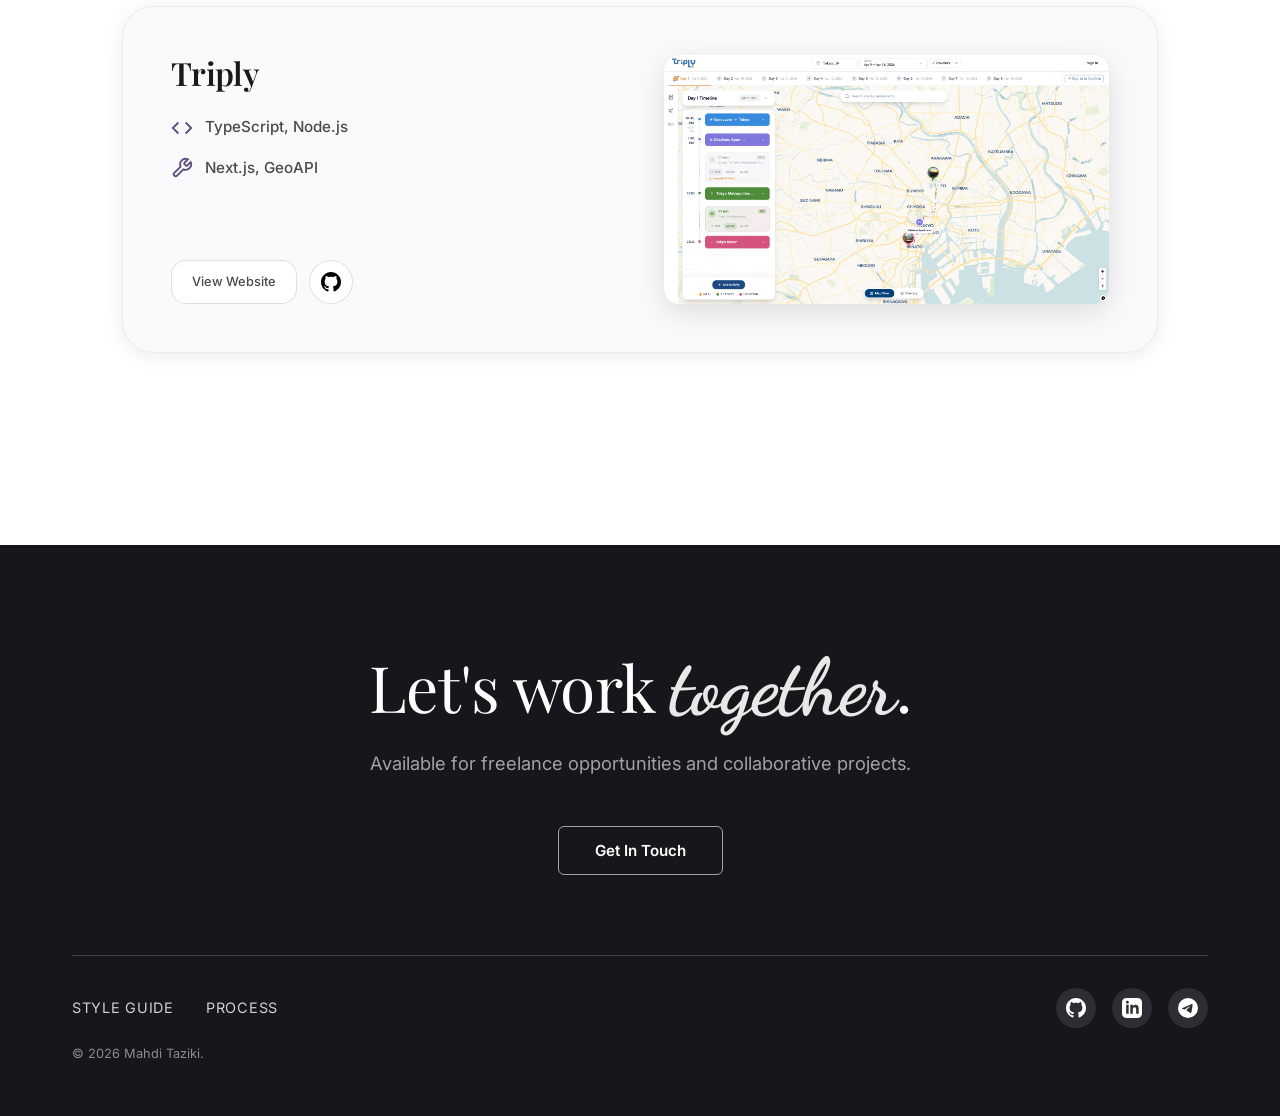
==== commit 93e503b6: "added the projects" ====
--- a/index.html
+++ b/index.html
@@ -394,93 +394,55 @@
               <div class="stack-card-tags">
                 <span class="tag">
                   <svg
-                    width="24"
-                    height="24"
-                    viewBox="0 0 24 24"
-                    fill="none"
-                    stroke="currentColor"
-                    stroke-width="2"
-                    stroke-linecap="round"
-                    stroke-linejoin="round"
-                  >
-                    <polyline points="16 18 22 12 16 6"></polyline>
-                    <polyline points="8 6 2 12 8 18"></polyline>
-                  </svg>
-                  TypeScript
-                </span>
-                <span class="tag">
-                  <svg
-                    width="24"
-                    height="24"
-                    viewBox="0 0 24 24"
-                    fill="none"
-                    stroke="currentColor"
-                    stroke-width="2"
-                    stroke-linecap="round"
-                    stroke-linejoin="round"
-                  >
-                    <path
-                      d="M14.7 6.3a1 1 0 0 0 0 1.4l1.6 1.6a1 1 0 0 0 1.4 0l3.77-3.77a6 6 0 0 1-7.94 7.94l-6.91 6.91a2.12 2.12 0 0 1-3-3l6.91-6.91a6 6 0 0 1 7.94-7.94l-3.76 3.76z"
-                    ></path>
-                  </svg>
-                  ReactNative, Expo, Firebase
-                </span>
-              </div>
-              <div class="stack-card-icons">
-                <div class="icon-circle">
-                  <svg
+                    width="22"
+                    height="22"
                     viewBox="0 0 24 24"
                     fill="none"
                     stroke="currentColor"
                     stroke-width="2"
                   >
-                    <circle cx="12" cy="12" r="10"></circle>
-                    <path d="M8 14s1.5 2 4 2 4-2 4-2"></path>
-                    <line x1="9" y1="9" x2="9.01" y2="9"></line>
-                    <line x1="15" y1="9" x2="15.01" y2="9"></line>
-                  </svg>
-                </div>
-                <div class="icon-circle">
+                    <polyline points="16 18 22 12 16 6"></polyline>
+                    <polyline points="8 6 2 12 8 18"></polyline>
+                  </svg>
+                  TypeScript
+                </span>
+                <span class="tag">
                   <svg
+                    width="21"
+                    height="21"
                     viewBox="0 0 24 24"
                     fill="none"
                     stroke="currentColor"
                     stroke-width="2"
                   >
                     <path
-                      d="M5 5.5A3.5 3.5 0 0 1 8.5 2h3v7h-3A3.5 3.5 0 0 1 5 5.5z"
+                      d="M14.7 6.3a1 1 0 0 0 0 1.4l1.6 1.6a1 1 0 0 0 1.4 0l3.77-3.77a6 6 0 0 1-7.94 7.94l-6.91 6.91a2.12 2.12 0 0 1-3-3l6.91-6.91a6 6 0 0 1 7.94-7.94l-3.76 3.76z"
                     ></path>
+                  </svg>
+                  ReactNative, Expo, Firebase
+                </span>
+              </div>
+              <div class="stack-card-icons">
+                <!-- <a href="#" class="visit-btn">Visit App Store</a> -->
+                <a
+                  href="https://github.com/Mhd-tz/sfu-lost-found"
+                  class="icon-circle"
+                  target="_blank"
+                  title="GitHub Repository"
+                  rel="noopener noreferrer"
+                  aria-label="GitHub Repository"
+                >
+                  <svg viewBox="0 0 24 24">
                     <path
-                      d="M5 12.5A3.5 3.5 0 0 1 8.5 9h3v7h-3A3.5 3.5 0 0 1 5 12.5z"
-                    ></path>
-                    <path
-                      d="M11.5 16A3.5 3.5 0 0 1 8.5 19.5 3.5 3.5 0 0 1 5 16v-3.5h3A3.5 3.5 0 0 1 11.5 16z"
-                    ></path>
-                    <path d="M11.5 9A3.5 3.5 0 0 1 15 5.5h3V9h-6z"></path>
-                    <path
-                      d="M15 9A3.5 3.5 0 0 1 18.5 12.5 3.5 3.5 0 0 1 15 16h-3V9h3z"
-                    ></path>
-                  </svg>
-                </div>
-                <div class="icon-circle">
-                  <svg
-                    viewBox="0 0 24 24"
-                    fill="none"
-                    stroke="currentColor"
-                    stroke-width="2"
-                  >
-                    <path
-                      d="M12 22s8-4 8-10V5l-8-3-8 3v7c0 6 8 10 8 10z"
-                    ></path>
-                  </svg>
-                </div>
-              </div>
-            </div>
-            <div class="stack-card-image">
-              <img
-                src="https://images.unsplash.com/photo-1607252650355-f7fd0460ccdb?auto=format&fit=crop&q=80&w=800"
-                alt="UShop App Mockup"
-              />
+                      d="M12 0c-6.626 0-12 5.373-12 12 0 5.302 3.438 9.8 8.207 11.387.599.111.793-.261.793-.577v-2.234c-3.338.726-4.033-1.416-4.033-1.416-.546-1.387-1.333-1.756-1.333-1.756-1.089-.745.083-.729.083-.729 1.205.084 1.839 1.237 1.839 1.237 1.07 1.834 2.807 1.304 3.492.997.107-.775.418-1.305.762-1.604-2.665-.305-5.467-1.334-5.467-5.931 0-1.311.469-2.381 1.236-3.221-.124-.303-.535-1.524.117-3.176 0 0 1.008-.322 3.301 1.23.957-.266 1.983-.399 3.003-.404 1.02.005 2.047.138 3.006.404 2.291-1.552 3.297-1.23 3.297-1.23.653 1.653.242 2.874.118 3.176.77.84 1.235 1.911 1.235 3.221 0 4.609-2.807 5.624-5.479 5.921.43.372.823 1.102.823 2.222v3.293c0 .319.192.694.801.576 4.765-1.589 8.199-6.086 8.199-11.386 0-6.627-5.373-12-12-12z"
+                    />
+                  </svg>
+                </a>
+              </div>
+            </div>
+            <div class="stack-card-image-mobile">
+              <img src="images/lost.png" alt="SFU Lost & Found App" />
+              <img src="images/sfu.png" alt="SFU Lost & Found App" />
             </div>
           </div>
 
@@ -491,14 +453,12 @@
               <div class="stack-card-tags">
                 <span class="tag">
                   <svg
-                    width="24"
-                    height="24"
+                    width="22"
+                    height="22"
                     viewBox="0 0 24 24"
                     fill="none"
                     stroke="currentColor"
                     stroke-width="2"
-                    stroke-linecap="round"
-                    stroke-linejoin="round"
                   >
                     <polyline points="16 18 22 12 16 6"></polyline>
                     <polyline points="8 6 2 12 8 18"></polyline>
@@ -507,14 +467,12 @@
                 </span>
                 <span class="tag">
                   <svg
-                    width="24"
-                    height="24"
+                    width="22"
+                    height="22"
                     viewBox="0 0 24 24"
                     fill="none"
                     stroke="currentColor"
                     stroke-width="2"
-                    stroke-linecap="round"
-                    stroke-linejoin="round"
                   >
                     <path
                       d="M14.7 6.3a1 1 0 0 0 0 1.4l1.6 1.6a1 1 0 0 0 1.4 0l3.77-3.77a6 6 0 0 1-7.94 7.94l-6.91 6.91a2.12 2.12 0 0 1-3-3l6.91-6.91a6 6 0 0 1 7.94-7.94l-3.76 3.76z"
@@ -523,12 +481,30 @@
                   D3.js, CSV
                 </span>
               </div>
+              <div class="stack-card-icons">
+                <a
+                  href="https://mhd-tz.github.io/housing-crisis-finalproject/presentation.html"
+                  class="visit-btn"
+                  >View Website</a
+                >
+                <a
+                  href="https://github.com/Mhd-tz/housing-crisis-finalproject"
+                  class="icon-circle"
+                  target="_blank"
+                  title="GitHub Repository"
+                  rel="noopener noreferrer"
+                  aria-label="GitHub Repository"
+                >
+                  <svg viewBox="0 0 24 24">
+                    <path
+                      d="M12 0c-6.626 0-12 5.373-12 12 0 5.302 3.438 9.8 8.207 11.387.599.111.793-.261.793-.577v-2.234c-3.338.726-4.033-1.416-4.033-1.416-.546-1.387-1.333-1.756-1.333-1.756-1.089-.745.083-.729.083-.729 1.205.084 1.839 1.237 1.839 1.237 1.07 1.834 2.807 1.304 3.492.997.107-.775.418-1.305.762-1.604-2.665-.305-5.467-1.334-5.467-5.931 0-1.311.469-2.381 1.236-3.221-.124-.303-.535-1.524.117-3.176 0 0 1.008-.322 3.301 1.23.957-.266 1.983-.399 3.003-.404 1.02.005 2.047.138 3.006.404 2.291-1.552 3.297-1.23 3.297-1.23.653 1.653.242 2.874.118 3.176.77.84 1.235 1.911 1.235 3.221 0 4.609-2.807 5.624-5.479 5.921.43.372.823 1.102.823 2.222v3.293c0 .319.192.694.801.576 4.765-1.589 8.199-6.086 8.199-11.386 0-6.627-5.373-12-12-12z"
+                    />
+                  </svg>
+                </a>
+              </div>
             </div>
             <div class="stack-card-image">
-              <img
-                src="https://images.unsplash.com/photo-1551288049-bebda4e38f71?auto=format&fit=crop&q=80&w=800"
-                alt="Dashboard"
-              />
+              <img src="images/house.png" alt="Housing Crisis Presentation" />
             </div>
           </div>
 
@@ -539,14 +515,12 @@
               <div class="stack-card-tags">
                 <span class="tag">
                   <svg
-                    width="24"
-                    height="24"
+                    width="22"
+                    height="22"
                     viewBox="0 0 24 24"
                     fill="none"
                     stroke="currentColor"
                     stroke-width="2"
-                    stroke-linecap="round"
-                    stroke-linejoin="round"
                   >
                     <polyline points="16 18 22 12 16 6"></polyline>
                     <polyline points="8 6 2 12 8 18"></polyline>
@@ -555,14 +529,12 @@
                 </span>
                 <span class="tag">
                   <svg
-                    width="24"
-                    height="24"
+                    width="22"
+                    height="22"
                     viewBox="0 0 24 24"
                     fill="none"
                     stroke="currentColor"
                     stroke-width="2"
-                    stroke-linecap="round"
-                    stroke-linejoin="round"
                   >
                     <path
                       d="M14.7 6.3a1 1 0 0 0 0 1.4l1.6 1.6a1 1 0 0 0 1.4 0l3.77-3.77a6 6 0 0 1-7.94 7.94l-6.91 6.91a2.12 2.12 0 0 1-3-3l6.91-6.91a6 6 0 0 1 7.94-7.94l-3.76 3.76z"
@@ -571,12 +543,28 @@
                   Next.js, GeoAPI
                 </span>
               </div>
+              <div class="stack-card-icons">
+                <a href="https://triply-five.vercel.app/" class="visit-btn"
+                  >View Website</a
+                >
+                <a
+                  href="https://github.com/Mhd-tz/triply"
+                  class="icon-circle"
+                  target="_blank"
+                  title="GitHub Repository"
+                  rel="noopener noreferrer"
+                  aria-label="GitHub Repository"
+                >
+                  <svg viewBox="0 0 24 24">
+                    <path
+                      d="M12 0c-6.626 0-12 5.373-12 12 0 5.302 3.438 9.8 8.207 11.387.599.111.793-.261.793-.577v-2.234c-3.338.726-4.033-1.416-4.033-1.416-.546-1.387-1.333-1.756-1.333-1.756-1.089-.745.083-.729.083-.729 1.205.084 1.839 1.237 1.839 1.237 1.07 1.834 2.807 1.304 3.492.997.107-.775.418-1.305.762-1.604-2.665-.305-5.467-1.334-5.467-5.931 0-1.311.469-2.381 1.236-3.221-.124-.303-.535-1.524.117-3.176 0 0 1.008-.322 3.301 1.23.957-.266 1.983-.399 3.003-.404 1.02.005 2.047.138 3.006.404 2.291-1.552 3.297-1.23 3.297-1.23.653 1.653.242 2.874.118 3.176.77.84 1.235 1.911 1.235 3.221 0 4.609-2.807 5.624-5.479 5.921.43.372.823 1.102.823 2.222v3.293c0 .319.192.694.801.576 4.765-1.589 8.199-6.086 8.199-11.386 0-6.627-5.373-12-12-12z"
+                    />
+                  </svg>
+                </a>
+              </div>
             </div>
             <div class="stack-card-image">
-              <img
-                src="https://images.unsplash.com/photo-1460925895917-afdab827c52f?auto=format&fit=crop&q=80&w=800"
-                alt="Web app"
-              />
+              <img src="images/triply.png" alt="Triply Web App" />
             </div>
           </div>
         </div>
@@ -679,17 +667,19 @@
             <li>Project management</li>
             <li>Software architecture</li>
           </ul>
-          <a href="#" class="modal-resume-link"
+          <a
+            href="images/Mahdi_Taziki-Resume.pdf"
+            target="_blank"
+            rel="noopener"
+            class="modal-resume-link"
             >My resume
             <svg
-              class="icon-arrow"
+              class="icon-arrow-small"
               xmlns="http://www.w3.org/2000/svg"
               viewBox="0 0 24 24"
               fill="none"
               stroke="currentColor"
               stroke-width="2"
-              stroke-linecap="round"
-              stroke-linejoin="round"
             >
               <line x1="5" y1="12" x2="19" y2="12"></line>
               <polyline points="12 5 19 12 12 19"></polyline></svg
--- a/css/main.css
+++ b/css/main.css
@@ -146,6 +146,15 @@
   transition: transform var(--transition-fast);
 }
 
+.icon-arrow-small {
+  width: 1em;
+  height: 1em;
+  display: inline-block;
+  vertical-align: -0.25em;
+  margin-left: 0.25rem;
+  transition: transform var(--transition-fast);
+}
+
 /* Utilities */
 .container {
   max-width: 1200px;
@@ -681,7 +690,7 @@
   display: grid;
   grid-template-columns: 1fr 1fr;
   gap: 3rem;
-  box-shadow: 0 8px 40px rgba(0, 0, 0, 0.08);
+  box-shadow: 0 3px 20px rgba(0, 0, 0, 0.08);
   color: var(--text-primary);
   border: 1px solid rgba(0, 0, 0, 0.06);
   transform-origin: top center;
@@ -690,7 +699,7 @@
     box-shadow 0.3s ease;
 }
 .stack-card:hover {
-  box-shadow: 0 16px 60px rgba(92, 77, 125, 0.14);
+  box-shadow: 0 8px 25px rgba(92, 77, 125, 0.14);
 }
 
 .stack-card:nth-child(1) {
@@ -752,6 +761,25 @@
   margin-top: auto;
 }
 
+.visit-btn {
+  display: flex;
+  align-items: center;
+  justify-content: center;
+  padding: 10px 20px;
+  border-radius: 15px;
+  border: 1px solid rgba(0, 0, 0, 0.12);
+  background: #fff;
+  transition: all 0.2s ease;
+  font-size: 0.8rem;
+  color: var(--text-secondary);
+  font-weight: 500;
+  text-decoration: none;
+}
+.visit-btn:hover {
+  border-color: var(--brand-primary);
+  background: rgba(92, 77, 125, 0.05);
+}
+
 .icon-circle {
   width: 44px;
   height: 44px;
@@ -784,6 +812,20 @@
   box-shadow: 0 8px 30px rgba(0, 0, 0, 0.12);
   transition: all 0.5s cubic-bezier(0.2, 0.8, 0.2, 1);
 }
+.stack-card-image-mobile {
+  display: flex;
+  align-items: center;
+  justify-content: center;
+  background-color: white;
+  border-radius: 1rem;
+  padding: 1rem;
+}
+.stack-card-image-mobile img {
+  width: 200px;
+  height: 200px;
+  object-fit: contain;
+}
+
 .stack-card-image img {
   width: 100%;
   height: 100%;
@@ -920,7 +962,7 @@
   height: 80vh;
   min-height: 500px;
   background: var(--bg-primary); /* Editorial light theme default */
-  border-radius: 4px;
+  border-radius: var(--radius-lg);
   display: flex;
   box-shadow: 0 40px 100px rgba(0, 0, 0, 0.15);
   z-index: 9999;
@@ -945,29 +987,31 @@
   background: rgba(92, 77, 125, 0.03); /* Faint paper texture alternative */
   color: var(--text-primary);
   padding: 4rem;
+  padding-top: 2rem;
   display: flex;
   flex-direction: column;
+  border-radius: var(--radius-lg) 0 0 var(--radius-lg);
 }
 .modal-left-content {
   border-left: 2px solid rgba(255, 255, 255, 0.1);
-  padding-left: 1.5rem;
-  margin-top: 1rem;
+  padding-left: 1rem;
+  margin-top: 0.5rem;
   height: fit-content;
 }
 .modal-left h2 {
   font-size: 3rem;
-  margin-left: -5px; /* Alignment with dancing script */
-  margin-bottom: 2rem;
+  margin-left: -5px;
+  margin-bottom: 1rem;
 }
 .modal-left h3 {
   font-family: var(--font-head);
   font-size: 1.3rem;
-  margin-bottom: 1rem;
+  margin-bottom: 0.85rem;
 }
 .modal-left p {
   color: var(--text-secondary);
   line-height: 1.8;
-  margin-bottom: 2rem;
+  margin-bottom: 1.5rem;
 }
 .modal-left ul {
   list-style: none;
@@ -995,7 +1039,7 @@
 .modal-resume-link {
   display: inline-flex;
   align-items: center;
-  gap: 0.5rem;
+  gap: 0.2rem;
   color: var(--brand-primary);
   text-decoration: none;
   font-weight: 500;
@@ -1003,7 +1047,7 @@
   margin-top: auto;
 }
 .modal-resume-link:hover {
-  gap: 0.75rem;
+  gap: 0.5rem;
 }
 
 .modal-right {
@@ -1012,6 +1056,7 @@
   padding: 4rem;
   position: relative;
   color: var(--text-primary);
+  border-radius: 0 var(--radius-lg) var(--radius-lg) 0;
 }
 .modal-close {
   position: absolute;
@@ -1019,24 +1064,24 @@
   right: 2rem;
   background: transparent;
   border: none;
-  font-size: 2rem;
+  font-size: 1.5rem;
   color: var(--text-primary);
   cursor: pointer;
   transition: transform var(--transition-fast);
   opacity: 0.5;
 }
 .modal-close:hover {
-  transform: rotate(90deg);
+  /* transform: rotate(90deg); */
   opacity: 1;
 }
 
 .modal-right .form-label {
   display: block;
-  font-size: 0.85rem;
+  font-size: 0.7rem;
   font-weight: 600;
   text-transform: uppercase;
   letter-spacing: 0.1em;
-  margin-bottom: 0.5rem;
+  margin-bottom: 0.25rem;
   color: var(--text-muted);
 }
 
@@ -1167,8 +1212,16 @@
 }
 .social-icons a:hover {
   transform: translateY(-3px);
-  background: #fff;
+  background: transparent;
+}
+.social-icons a[aria-label="Github"]:hover {
   color: var(--brand-primary);
+}
+.social-icons a[aria-label="LinkedIn"]:hover {
+  color: #0077b5;
+}
+.social-icons a[aria-label="Telegram"]:hover {
+  color: #0088cc;
 }
 .social-icons svg {
   width: 20px;
